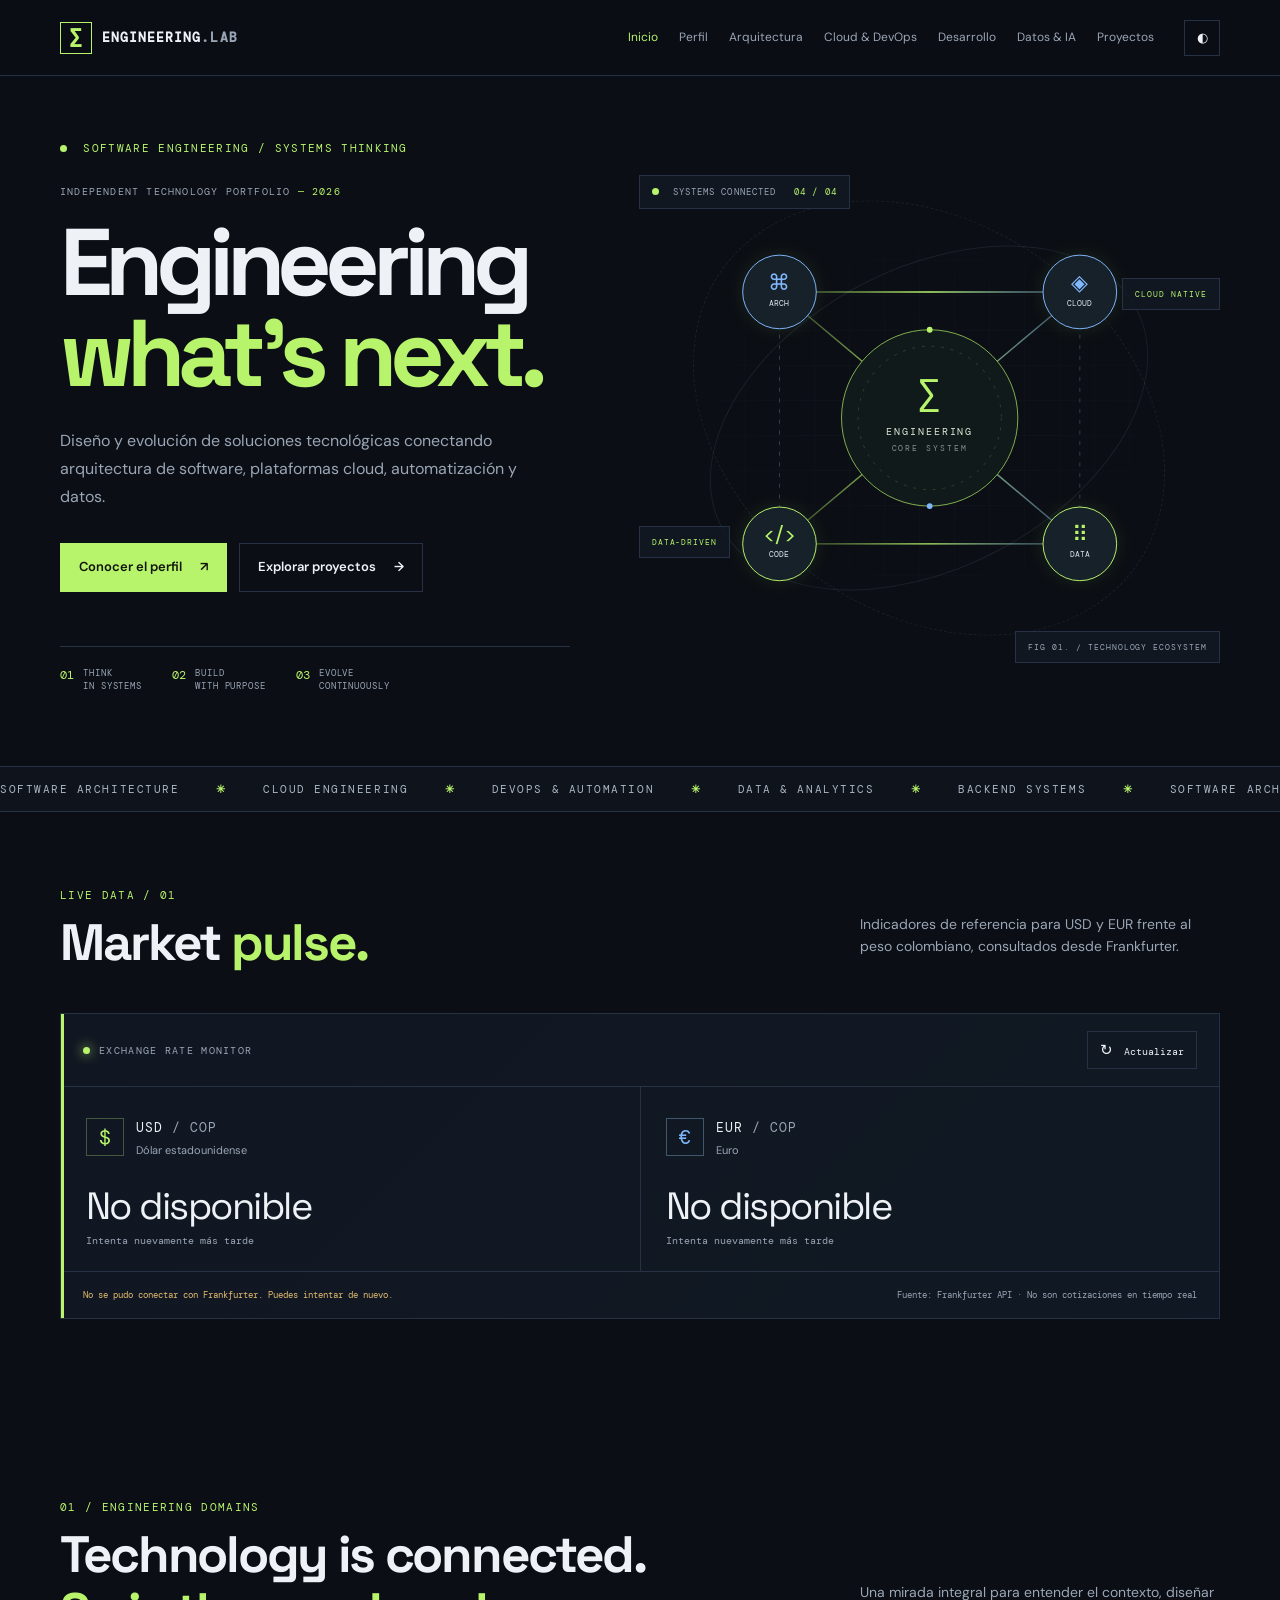
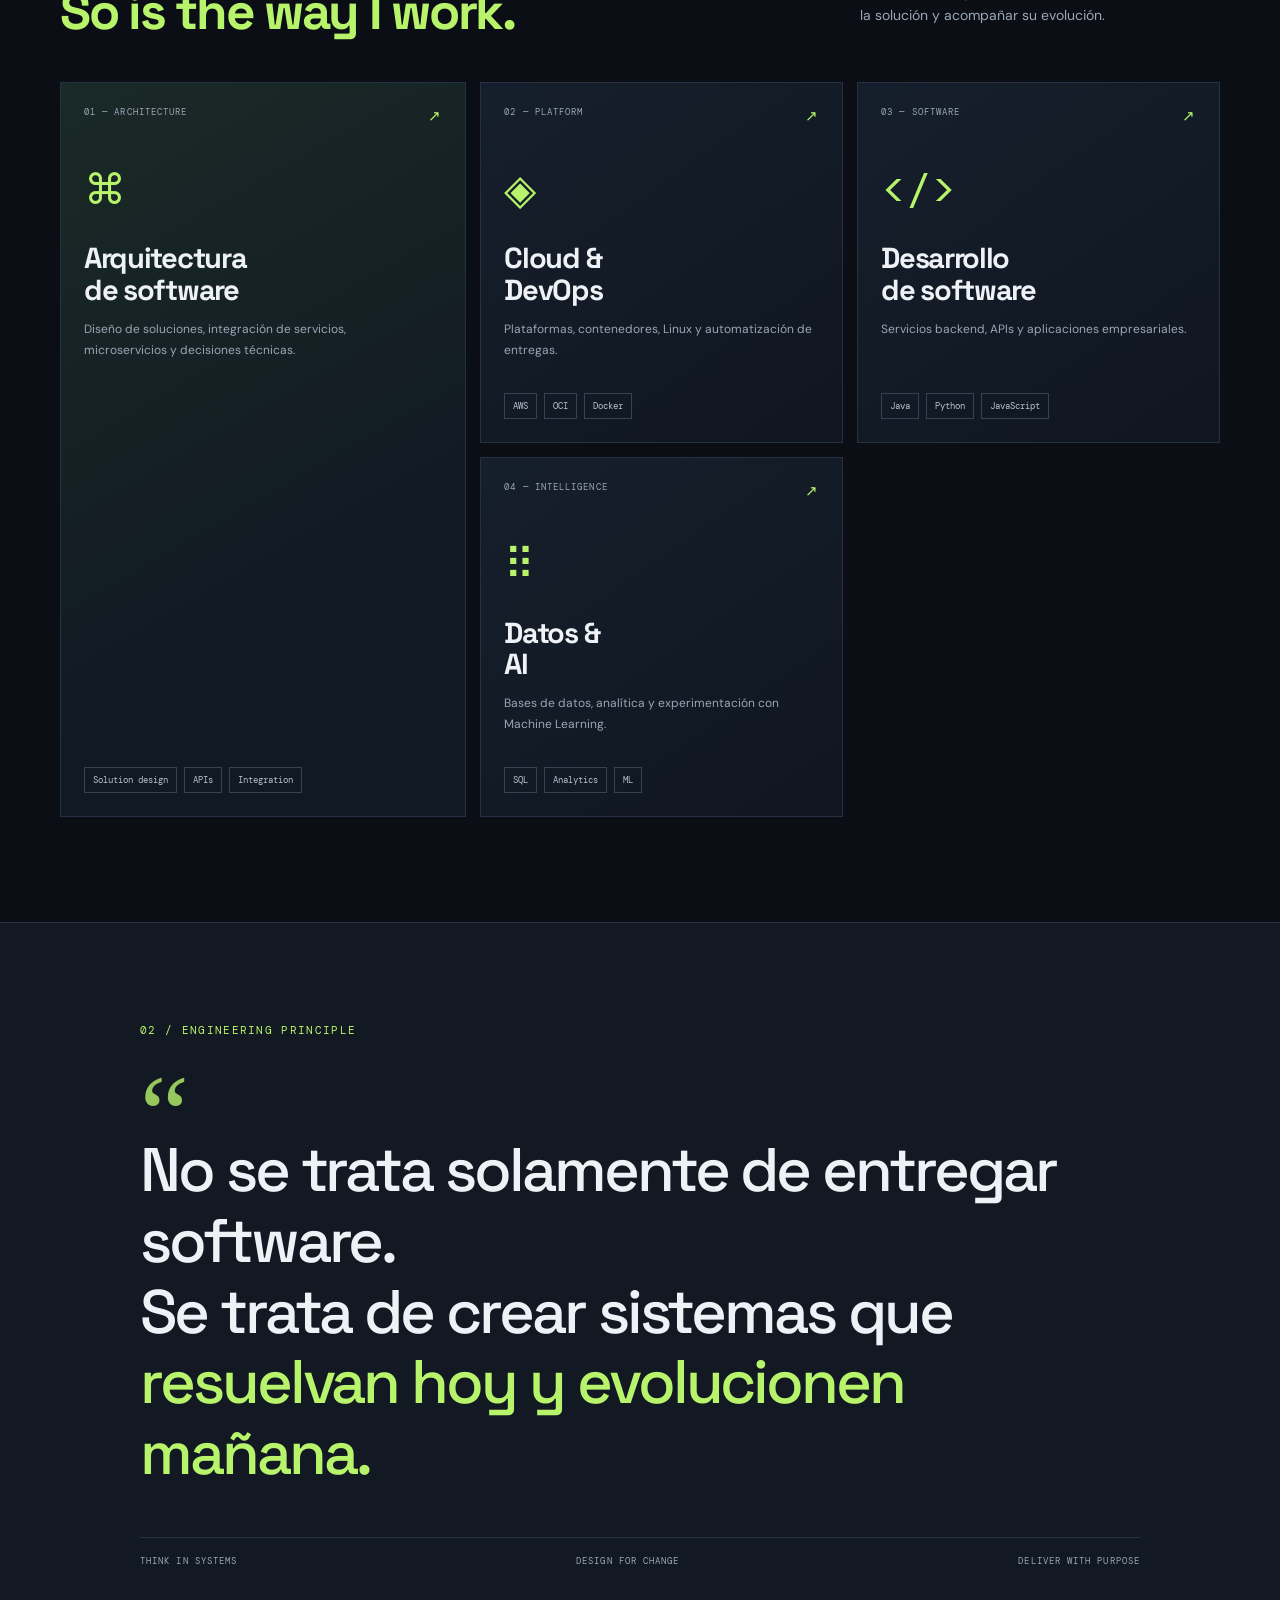
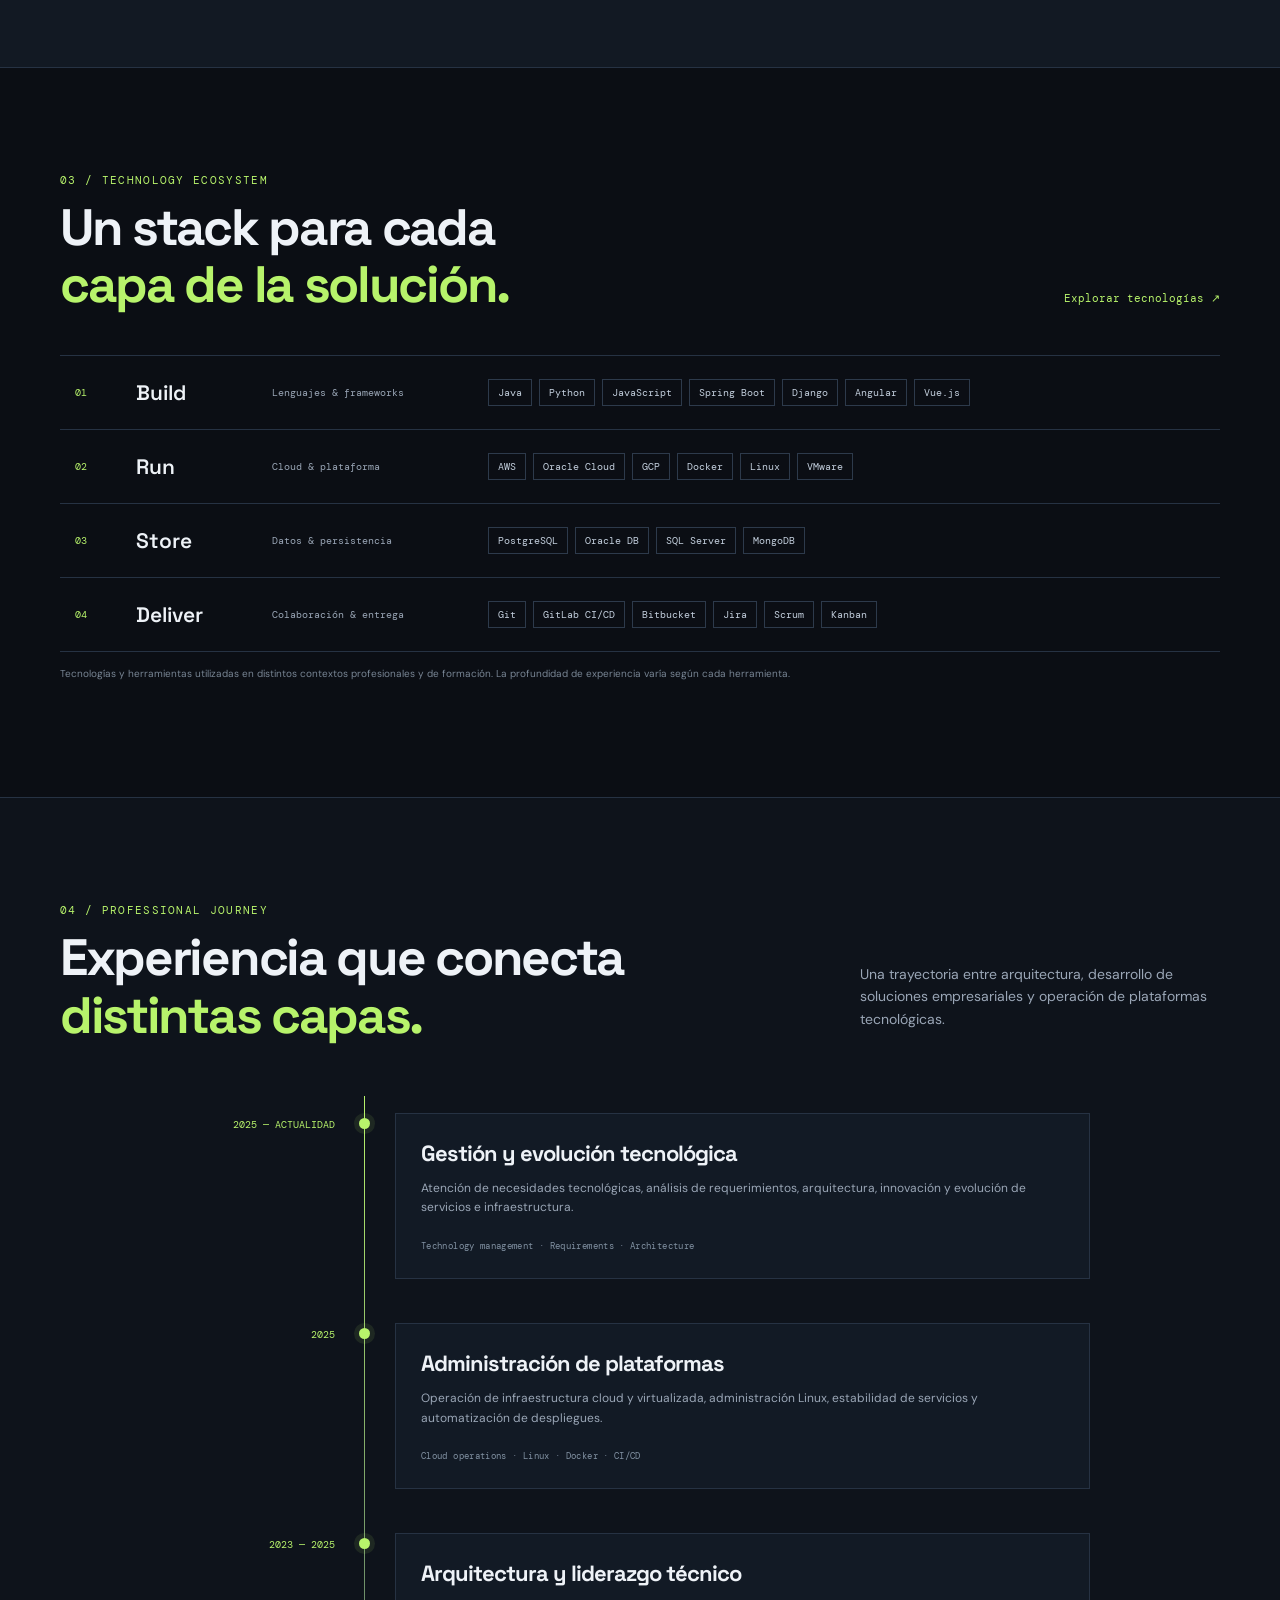
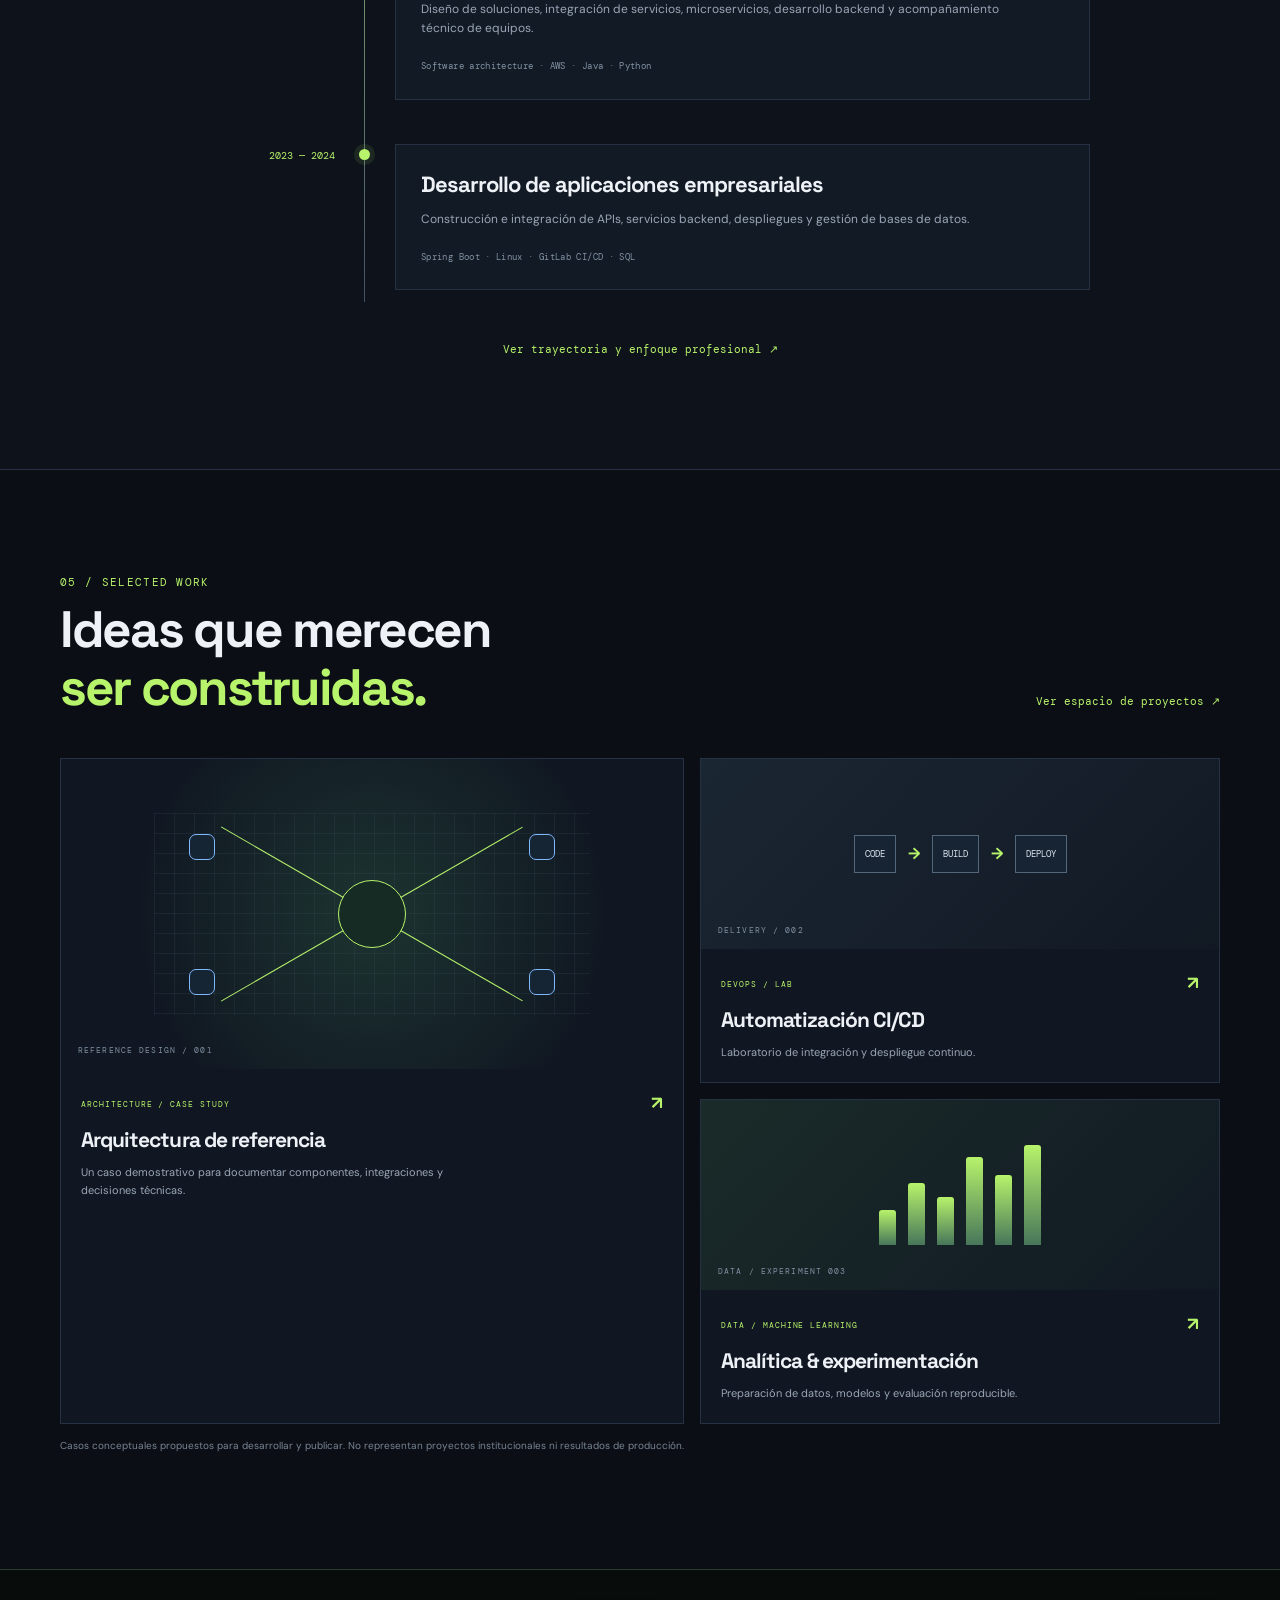
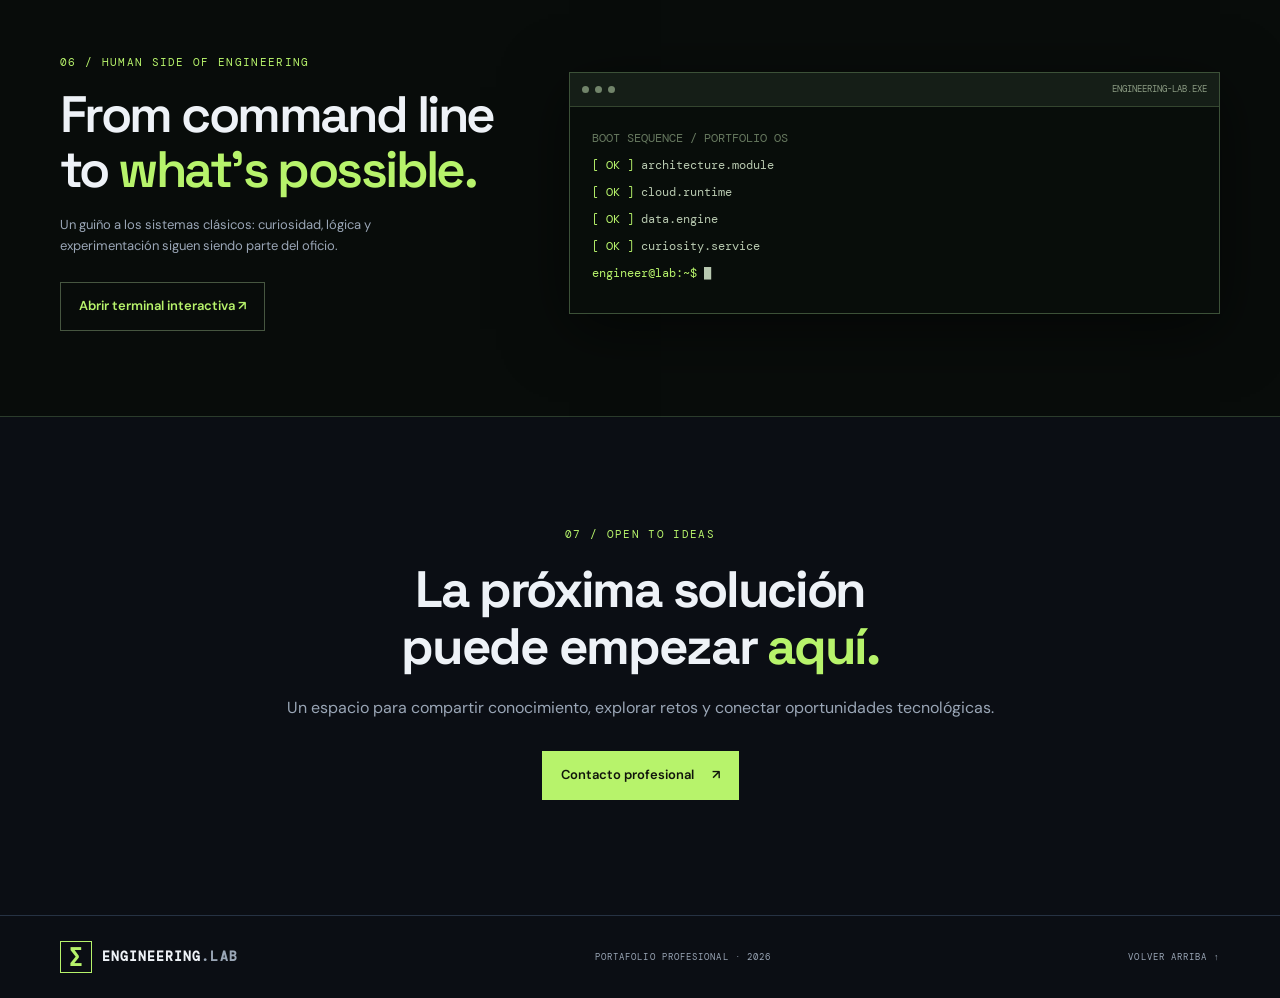
==== index.html @ 5aef25e2 "nueva integracion" ====
<!doctype html>
<html lang="es">
<head>
  <meta charset="utf-8"><meta name="viewport" content="width=device-width, initial-scale=1">
  <meta name="description" content="Portafolio profesional de ingeniería de software, arquitectura, cloud, DevOps y datos.">
  <meta name="theme-color" content="#0b0e14">
  <title>Ingeniería en evolución — Portafolio</title>
  <link rel="icon" href="assets/favicon.svg" type="image/svg+xml">
  <link rel="stylesheet" href="assets/css/styles.css">
  <script defer src="assets/js/main.js"></script>
  <script defer src="assets/js/services/frankfurter.js"></script>
</head>
<body>
<header class="site-header">
  <a class="brand" href="index.html" aria-label="Inicio"><span class="brand-mark">∑</span><span>ENGINEERING<span class="brand-muted">.LAB</span></span></a>
  <button class="menu-toggle" aria-label="Abrir menú" aria-expanded="false">☰</button>
  <nav class="nav">
    <a class="active" href="index.html">Inicio</a><a href="pages/perfil.html">Perfil</a>
    <a href="pages/arquitectura.html">Arquitectura</a><a href="pages/cloud-devops.html">Cloud & DevOps</a>
    <a href="pages/desarrollo.html">Desarrollo</a><a href="pages/datos-ia.html">Datos & IA</a>
    <a href="pages/proyectos.html">Proyectos</a>
  </nav>
  <button class="theme-toggle" aria-label="Cambiar tema" title="Cambiar tema">◐</button>
</header>
<main>
  <section class="hero-v2 container">
    <div class="hero-v2-copy">
      <div class="eyebrow"><span class="pulse"></span> SOFTWARE ENGINEERING / SYSTEMS THINKING</div>
      <p class="hero-kicker">INDEPENDENT TECHNOLOGY PORTFOLIO <span>— 2026</span></p>
      <h1>Engineering<br><em>what’s next.</em></h1>
      <p class="hero-lead">Diseño y evolución de soluciones tecnológicas conectando arquitectura de software, plataformas cloud, automatización y datos.</p>
      <div class="hero-actions">
        <a class="button button-primary" href="pages/perfil.html">Conocer el perfil <span>↗</span></a>
        <a class="button button-quiet" href="pages/proyectos.html">Explorar proyectos <span>→</span></a>
      </div>
      <div class="hero-proof">
        <div><strong>01</strong><span>THINK<br>IN SYSTEMS</span></div>
        <div><strong>02</strong><span>BUILD<br>WITH PURPOSE</span></div>
        <div><strong>03</strong><span>EVOLVE<br>CONTINUOUSLY</span></div>
      </div>
    </div>
    <div class="hero-v2-art" aria-label="Diagrama de ecosistema tecnológico">
      <div class="art-grid"></div>
      <div class="architecture-orbit orbit-a"></div><div class="architecture-orbit orbit-b"></div>
      <svg class="architecture-lines" viewBox="0 0 600 520" role="img" aria-label="Conexiones entre arquitectura, cloud, desarrollo y datos">
        <defs><linearGradient id="lineGlow" x1="0" x2="1"><stop offset="0" stop-color="#b7f36b" stop-opacity=".15"/><stop offset=".5" stop-color="#b7f36b"/><stop offset="1" stop-color="#80b8ff" stop-opacity=".3"/></linearGradient></defs>
        <path d="M300 260 L145 130 M300 260 L455 130 M300 260 L145 390 M300 260 L455 390 M145 130 L455 130 M145 390 L455 390" stroke="url(#lineGlow)" stroke-width="1.5" fill="none"/>
        <path d="M145 130 L145 390 M455 130 L455 390" stroke="#52677c" stroke-opacity=".55" stroke-dasharray="4 7" fill="none"/>
        <circle cx="300" cy="260" r="91" fill="#101a1a" stroke="#b7f36b" stroke-opacity=".7"/>
        <circle cx="300" cy="260" r="74" fill="none" stroke="#b7f36b" stroke-opacity=".18" stroke-dasharray="3 7"/>
        <text x="300" y="250" text-anchor="middle" fill="#b7f36b" font-size="42" font-family="DM Mono">∑</text>
        <text x="300" y="278" text-anchor="middle" fill="#dce8d5" font-size="10" letter-spacing="2" font-family="DM Mono">ENGINEERING</text>
        <text x="300" y="294" text-anchor="middle" fill="#82918a" font-size="8" letter-spacing="2" font-family="DM Mono">CORE SYSTEM</text>
        <g class="diagram-node" transform="translate(145 130)"><circle r="38" fill="#17212a" stroke="#80b8ff"/><text y="-2" text-anchor="middle" fill="#80b8ff" font-size="23">⌘</text><text y="14" text-anchor="middle" fill="#dce4ed" font-size="8" font-family="DM Mono">ARCH</text></g>
        <g class="diagram-node" transform="translate(455 130)"><circle r="38" fill="#17212a" stroke="#80b8ff"/><text y="-2" text-anchor="middle" fill="#80b8ff" font-size="23">◈</text><text y="14" text-anchor="middle" fill="#dce4ed" font-size="8" font-family="DM Mono">CLOUD</text></g>
        <g class="diagram-node" transform="translate(145 390)"><circle r="38" fill="#17212a" stroke="#b7f36b"/><text y="-2" text-anchor="middle" fill="#b7f36b" font-size="23">&lt;/&gt;</text><text y="14" text-anchor="middle" fill="#dce4ed" font-size="8" font-family="DM Mono">CODE</text></g>
        <g class="diagram-node" transform="translate(455 390)"><circle r="38" fill="#17212a" stroke="#b7f36b"/><text y="-2" text-anchor="middle" fill="#b7f36b" font-size="23">⠿</text><text y="14" text-anchor="middle" fill="#dce4ed" font-size="8" font-family="DM Mono">DATA</text></g>
        <circle cx="300" cy="169" r="3" fill="#b7f36b"/><circle cx="300" cy="351" r="3" fill="#80b8ff"/>
      </svg>
      <div class="art-label art-label-top"><span class="pulse"></span> SYSTEMS CONNECTED <b>04 / 04</b></div>
      <div class="art-label art-label-bottom">FIG 01. / TECHNOLOGY ECOSYSTEM</div>
      <div class="art-chip chip-one">CLOUD NATIVE</div><div class="art-chip chip-two">DATA-DRIVEN</div>
    </div>
  </section>

  <section class="ticker"><div class="ticker-track">SOFTWARE ARCHITECTURE <b>✳</b> CLOUD ENGINEERING <b>✳</b> DEVOPS & AUTOMATION <b>✳</b> DATA & ANALYTICS <b>✳</b> BACKEND SYSTEMS <b>✳</b> SOFTWARE ARCHITECTURE <b>✳</b></div></section>
  <section class="live-market section container" aria-labelledby="market-title">
    <div class="section-heading">
      <div><p class="eyebrow">LIVE DATA / 01</p><h2 id="market-title">Market <em>pulse.</em></h2></div>
      <p class="section-intro">Indicadores de referencia para USD y EUR frente al peso colombiano, consultados desde Frankfurter.</p>
    </div>
    <div class="market-panel" data-market-widget>
      <div class="market-panel-head">
        <div><span class="market-live-dot"></span><span class="market-label">EXCHANGE RATE MONITOR</span></div>
        <button class="market-refresh" type="button" data-market-refresh><span aria-hidden="true">↻</span> Actualizar</button>
      </div>
      <div class="market-rates">
        <article class="market-rate" data-currency="USD">
          <div class="market-currency"><span class="currency-symbol">$</span><div><strong>USD <span> / COP</span></strong><small>Dólar estadounidense</small></div></div>
          <div class="market-value" data-rate-value>Consultando…</div>
          <div class="market-date" data-rate-date>Conectando con Frankfurter</div>
        </article>
        <article class="market-rate" data-currency="EUR">
          <div class="market-currency"><span class="currency-symbol euro">€</span><div><strong>EUR <span> / COP</span></strong><small>Euro</small></div></div>
          <div class="market-value" data-rate-value>Consultando…</div>
          <div class="market-date" data-rate-date>Conectando con Frankfurter</div>
        </article>
      </div>
      <div class="market-panel-foot"><span data-market-status role="status" aria-live="polite">Consultando tipos de referencia…</span><span>Fuente: Frankfurter API · No son cotizaciones en tiempo real</span></div>
    </div>
  </section>

  <section class="section container">
    <div class="section-heading"><div><p class="eyebrow">01 / ENGINEERING DOMAINS</p><h2>Technology is connected.<br><em>So is the way I work.</em></h2></div><p class="section-intro">Una mirada integral para entender el contexto, diseñar la solución y acompañar su evolución.</p></div>
    <div class="domain-grid">
      <a class="domain-card domain-wide" href="pages/arquitectura.html"><div class="domain-top"><span>01 — ARCHITECTURE</span><span>↗</span></div><div class="domain-glyph">⌘</div><h3>Arquitectura<br>de software</h3><p>Diseño de soluciones, integración de servicios, microservicios y decisiones técnicas.</p><div class="domain-tags"><span>Solution design</span><span>APIs</span><span>Integration</span></div></a>
      <a class="domain-card" href="pages/cloud-devops.html"><div class="domain-top"><span>02 — PLATFORM</span><span>↗</span></div><div class="domain-glyph">◈</div><h3>Cloud &<br>DevOps</h3><p>Plataformas, contenedores, Linux y automatización de entregas.</p><div class="domain-tags"><span>AWS</span><span>OCI</span><span>Docker</span></div></a>
      <a class="domain-card" href="pages/desarrollo.html"><div class="domain-top"><span>03 — SOFTWARE</span><span>↗</span></div><div class="domain-glyph">&lt;/&gt;</div><h3>Desarrollo<br>de software</h3><p>Servicios backend, APIs y aplicaciones empresariales.</p><div class="domain-tags"><span>Java</span><span>Python</span><span>JavaScript</span></div></a>
      <a class="domain-card" href="pages/datos-ia.html"><div class="domain-top"><span>04 — INTELLIGENCE</span><span>↗</span></div><div class="domain-glyph">⠿</div><h3>Datos &<br>AI</h3><p>Bases de datos, analítica y experimentación con Machine Learning.</p><div class="domain-tags"><span>SQL</span><span>Analytics</span><span>ML</span></div></a>
    </div>
  </section>

  <section class="statement-v2"><div class="container statement-v2-inner"><p class="eyebrow">02 / ENGINEERING PRINCIPLE</p><div class="statement-mark">“</div><h2>No se trata solamente de entregar software.<br>Se trata de crear sistemas que <em>resuelvan hoy y evolucionen mañana.</em></h2><div class="statement-foot"><span>THINK IN SYSTEMS</span><span>DESIGN FOR CHANGE</span><span>DELIVER WITH PURPOSE</span></div></div></section>

  <section class="section container">
    <div class="section-heading"><div><p class="eyebrow">03 / TECHNOLOGY ECOSYSTEM</p><h2>Un stack para cada<br><em>capa de la solución.</em></h2></div><a class="text-link" href="pages/tecnologias.html">Explorar tecnologías ↗</a></div>
    <div class="ecosystem">
      <div class="eco-row"><div class="eco-index">01</div><div class="eco-name">Build</div><div class="eco-desc">Lenguajes & frameworks</div><div class="eco-pills"><span>Java</span><span>Python</span><span>JavaScript</span><span>Spring Boot</span><span>Django</span><span>Angular</span><span>Vue.js</span></div></div>
      <div class="eco-row"><div class="eco-index">02</div><div class="eco-name">Run</div><div class="eco-desc">Cloud & plataforma</div><div class="eco-pills"><span>AWS</span><span>Oracle Cloud</span><span>GCP</span><span>Docker</span><span>Linux</span><span>VMware</span></div></div>
      <div class="eco-row"><div class="eco-index">03</div><div class="eco-name">Store</div><div class="eco-desc">Datos & persistencia</div><div class="eco-pills"><span>PostgreSQL</span><span>Oracle DB</span><span>SQL Server</span><span>MongoDB</span></div></div>
      <div class="eco-row"><div class="eco-index">04</div><div class="eco-name">Deliver</div><div class="eco-desc">Colaboración & entrega</div><div class="eco-pills"><span>Git</span><span>GitLab CI/CD</span><span>Bitbucket</span><span>Jira</span><span>Scrum</span><span>Kanban</span></div></div>
    </div>
    <p class="micro-note">Tecnologías y herramientas utilizadas en distintos contextos profesionales y de formación. La profundidad de experiencia varía según cada herramienta.</p>
  </section>

  <section class="section experience-section"><div class="container"><div class="section-heading"><div><p class="eyebrow">04 / PROFESSIONAL JOURNEY</p><h2>Experiencia que conecta<br><em>distintas capas.</em></h2></div><p class="section-intro">Una trayectoria entre arquitectura, desarrollo de soluciones empresariales y operación de plataformas tecnológicas.</p></div>
    <div class="journey">
      <div class="journey-line"></div>
      <article class="journey-item"><span class="journey-dot"></span><div class="journey-date">2025 — ACTUALIDAD</div><div class="journey-content"><h3>Gestión y evolución tecnológica</h3><p>Atención de necesidades tecnológicas, análisis de requerimientos, arquitectura, innovación y evolución de servicios e infraestructura.</p><span>Technology management · Requirements · Architecture</span></div></article>
      <article class="journey-item"><span class="journey-dot"></span><div class="journey-date">2025</div><div class="journey-content"><h3>Administración de plataformas</h3><p>Operación de infraestructura cloud y virtualizada, administración Linux, estabilidad de servicios y automatización de despliegues.</p><span>Cloud operations · Linux · Docker · CI/CD</span></div></article>
      <article class="journey-item"><span class="journey-dot"></span><div class="journey-date">2023 — 2025</div><div class="journey-content"><h3>Arquitectura y liderazgo técnico</h3><p>Diseño de soluciones, integración de servicios, microservicios, desarrollo backend y acompañamiento técnico de equipos.</p><span>Software architecture · AWS · Java · Python</span></div></article>
      <article class="journey-item"><span class="journey-dot"></span><div class="journey-date">2023 — 2024</div><div class="journey-content"><h3>Desarrollo de aplicaciones empresariales</h3><p>Construcción e integración de APIs, servicios backend, despliegues y gestión de bases de datos.</p><span>Spring Boot · Linux · GitLab CI/CD · SQL</span></div></article>
    </div>
    <a class="text-link journey-link" href="pages/experiencia.html">Ver trayectoria y enfoque profesional ↗</a>
  </div></section>

  <section class="section container">
    <div class="section-heading"><div><p class="eyebrow">05 / SELECTED WORK</p><h2>Ideas que merecen<br><em>ser construidas.</em></h2></div><a class="text-link" href="pages/proyectos.html">Ver espacio de proyectos ↗</a></div>
    <div class="project-grid">
      <a class="project-card project-main" href="pages/proyectos.html"><div class="project-visual visual-architecture"><div class="mini-architecture"><i></i><i></i><i></i><i></i><b></b></div><span>REFERENCE DESIGN / 001</span></div><div class="project-info"><div><span>ARCHITECTURE / CASE STUDY</span><h3>Arquitectura de referencia</h3><p>Un caso demostrativo para documentar componentes, integraciones y decisiones técnicas.</p></div><b>↗</b></div></a>
      <a class="project-card" href="pages/proyectos.html"><div class="project-visual visual-pipeline"><div class="pipeline-flow"><i>CODE</i><b>→</b><i>BUILD</i><b>→</b><i>DEPLOY</i></div><span>DELIVERY / 002</span></div><div class="project-info"><div><span>DEVOPS / LAB</span><h3>Automatización CI/CD</h3><p>Laboratorio de integración y despliegue continuo.</p></div><b>↗</b></div></a>
      <a class="project-card" href="pages/proyectos.html"><div class="project-visual visual-data"><div class="data-bars"><i></i><i></i><i></i><i></i><i></i><i></i></div><span>DATA / EXPERIMENT 003</span></div><div class="project-info"><div><span>DATA / MACHINE LEARNING</span><h3>Analítica & experimentación</h3><p>Preparación de datos, modelos y evaluación reproducible.</p></div><b>↗</b></div></a>
    </div>
    <p class="micro-note">Casos conceptuales propuestos para desarrollar y publicar. No representan proyectos institucionales ni resultados de producción.</p>
  </section>

  <section class="retro-v2"><div class="container retro-v2-inner"><div><p class="eyebrow">06 / HUMAN SIDE OF ENGINEERING</p><h2>From command line<br>to <em>what’s possible.</em></h2><p>Un guiño a los sistemas clásicos: curiosidad, lógica y experimentación siguen siendo parte del oficio.</p><a class="button button-outline" href="pages/lab.html">Abrir terminal interactiva ↗</a></div><div class="terminal terminal-v2"><div class="terminal-bar"><span></span><span></span><span></span><b>ENGINEERING-LAB.EXE</b></div><div class="terminal-body"><p class="terminal-dim">BOOT SEQUENCE / PORTFOLIO OS</p><p><span class="terminal-ok">[ OK ]</span> architecture.module</p><p><span class="terminal-ok">[ OK ]</span> cloud.runtime</p><p><span class="terminal-ok">[ OK ]</span> data.engine</p><p><span class="terminal-ok">[ OK ]</span> curiosity.service</p><p><span class="terminal-prompt">engineer@lab:~$</span> <span class="terminal-cursor">█</span></p></div></div></div></section>

  <section class="closing container"><p class="eyebrow">07 / OPEN TO IDEAS</p><h2>La próxima solución<br>puede empezar <em>aquí.</em></h2><p>Un espacio para compartir conocimiento, explorar retos y conectar oportunidades tecnológicas.</p><a class="button button-primary" href="pages/contacto.html">Contacto profesional <span>↗</span></a></section>
</main>
<footer class="footer"><div class="container footer-inner"><a class="brand" href="index.html"><span class="brand-mark">∑</span><span>ENGINEERING<span class="brand-muted">.LAB</span></span></a><span>PORTAFOLIO PROFESIONAL · 2026</span><a href="#top">VOLVER ARRIBA ↑</a></div></footer>
</body></html>
---- assets/css/styles.css ----
@import url('https://fonts.googleapis.com/css2?family=DM+Mono:wght@400;500&family=DM+Sans:wght@400;500;600;700&family=Space+Grotesk:wght@400;500;600;700&display=swap');
:root{--bg:#0b0e14;--panel:#111722;--panel2:#151e2b;--text:#eef2f7;--muted:#9aa6b6;--line:#263243;--accent:#b7f36b;--blue:#80b8ff;--mono:'DM Mono',monospace;--sans:'DM Sans',sans-serif;--display:'Space Grotesk',sans-serif}
*{box-sizing:border-box}html{scroll-behavior:smooth}body{margin:0;background:var(--bg);color:var(--text);font-family:var(--sans);line-height:1.6}a{color:inherit;text-decoration:none}.container{width:min(1160px,calc(100% - 48px));margin:auto}.site-header{height:76px;padding:0 max(24px,calc((100vw - 1160px)/2));display:flex;align-items:center;gap:30px;border-bottom:1px solid var(--line);position:sticky;top:0;background:rgba(11,14,20,.92);backdrop-filter:blur(16px);z-index:20}.brand{display:flex;align-items:center;gap:10px;font:600 13px var(--mono);letter-spacing:.08em;white-space:nowrap}.brand-mark{display:grid;place-items:center;width:32px;height:32px;border:1px solid var(--accent);color:var(--accent);font-size:22px}.brand-muted{color:var(--muted)}.nav{display:flex;align-items:center;justify-content:center;gap:21px;margin-left:auto}.nav a{font-size:12px;color:var(--muted);transition:.2s}.nav a:hover,.nav a.active{color:var(--accent)}.theme-toggle,.menu-toggle{background:none;color:var(--text);border:1px solid var(--line);width:36px;height:36px;cursor:pointer}.menu-toggle{display:none}.eyebrow,.hero-kicker,.hero-meta,.cap-index,.stack-label,.visual-caption,.statement-foot,.footer-inner>span,.footer-inner>a:last-child{font:11px var(--mono);letter-spacing:.12em;color:var(--muted)}.eyebrow{color:var(--accent)}.hero{min-height:660px;display:grid;grid-template-columns:1.1fr .9fr;align-items:center;gap:45px;padding-top:60px;padding-bottom:75px}.hero-kicker{margin:0 0 24px}.hero-kicker span{color:var(--accent)}h1,h2,h3,p{margin-top:0}h1,h2,h3{font-family:var(--display);letter-spacing:-.045em}h1{font-size:clamp(48px,6vw,78px);line-height:1.04;margin-bottom:25px}h1 em,h2 em{font-style:normal;color:var(--accent)}.hero-lead{font-size:17px;line-height:1.75;color:var(--muted);max-width:590px}.hero-actions{display:flex;gap:12px;margin:32px 0 54px}.button{display:inline-flex;align-items:center;gap:18px;padding:13px 18px;font-size:13px;font-weight:600;border:1px solid var(--line);transition:.2s}.button-primary{background:var(--accent);color:#10150b;border-color:var(--accent)}.button-primary:hover{background:#d0ff94;transform:translateY(-2px)}.button-quiet:hover,.button-outline:hover{border-color:var(--accent);color:var(--accent)}.hero-meta{display:flex;gap:25px;font-size:9px}.hero-visual{height:440px;position:relative;display:grid;place-items:center}.orbit{position:absolute;border:1px solid #273547;border-radius:50%;transform:rotate(-25deg)}.orbit-one{width:360px;height:270px}.orbit-two{width:460px;height:350px;transform:rotate(35deg);border-style:dashed;opacity:.7}.core{width:190px;height:190px;border-radius:50%;background:radial-gradient(circle at 35% 30%,#263e38,#111a24 70%);border:1px solid #526a53;box-shadow:0 0 80px #b7f36b18, inset 0 0 40px #b7f36b14;display:flex;flex-direction:column;align-items:center;justify-content:center;gap:8px;z-index:1}.core-symbol{font-size:55px;color:var(--accent)}.core-label{font:9px/1.5 var(--mono);letter-spacing:.2em;text-align:center;color:var(--muted)}.float-card{position:absolute;background:#111923;border:1px solid var(--line);padding:13px 15px;font:10px var(--mono);color:var(--muted);z-index:2}.float-card strong{color:var(--accent);margin-left:8px}.card-top{top:42px;right:0}.card-bottom{bottom:45px;left:0;line-height:2}.mini-dot,.pulse{display:inline-block;width:7px;height:7px;background:var(--accent);border-radius:50%;margin-right:8px}.code-line{color:#5d6a7c}.code-accent{color:var(--accent)}.visual-caption{position:absolute;bottom:0;right:0;font-size:9px}.ticker{overflow:hidden;border-block:1px solid var(--line);background:#0e131c;padding:15px 0;white-space:nowrap}.ticker-track{font:11px var(--mono);letter-spacing:.14em;color:#aab5c3;min-width:max-content;animation:scroll 35s linear infinite}.ticker b{color:var(--accent);padding:0 28px}@keyframes scroll{to{transform:translateX(-35%)}}.section{padding-top:105px;padding-bottom:105px}.section-heading{display:flex;justify-content:space-between;align-items:end;gap:40px;margin-bottom:42px}.section-heading h2,.statement h2,.closing h2,.retro-layout h2{font-size:clamp(36px,4vw,54px);line-height:1.12;margin:12px 0 0}.section-intro{max-width:360px;color:var(--muted);font-size:14px}.capability-grid{display:grid;grid-template-columns:repeat(4,1fr);gap:14px}.cap-card{min-height:315px;background:var(--panel);border:1px solid var(--line);padding:23px;display:flex;flex-direction:column;transition:.25s;position:relative;overflow:hidden}.cap-card:hover{transform:translateY(-5px);border-color:#7d9d59;background:#141d28}.cap-featured{background:linear-gradient(145deg,#1b2a27,#121923 75%)}.cap-index{font-size:9px}.cap-icon{font-size:34px;color:var(--accent);margin:28px 0 18px}.cap-card h3{font-size:25px;line-height:1.12;margin-bottom:14px}.cap-card p{font-size:12px;color:var(--muted);line-height:1.7}.card-link{font:10px var(--mono);color:var(--accent);margin-top:auto}.statement{background:#121923;border-block:1px solid var(--line);padding:90px 0}.statement-inner{max-width:920px}.statement h2{font-size:clamp(34px,4.8vw,62px);margin:22px 0 48px}.statement-foot{display:flex;justify-content:space-between;border-top:1px solid var(--line);padding-top:17px;font-size:9px}.text-link{font:11px var(--mono);color:var(--accent);padding-bottom:8px}.stack-panel{border:1px solid var(--line);background:var(--panel)}.stack-group{padding:25px 28px;border-bottom:1px solid var(--line)}.stack-group:last-child{border:0}.stack-label{display:block;margin-bottom:18px;font-size:9px}.tags{display:flex;flex-wrap:wrap;gap:9px}.tags span{padding:8px 12px;border:1px solid #2a3748;color:#c6d0dd;font:11px var(--mono)}.retro-section{background:#080b0f;border-block:1px solid #243027;padding:85px 0}.retro-layout{display:grid;grid-template-columns:.8fr 1.2fr;align-items:center;gap:70px}.retro-layout h2{margin:15px 0 20px}.retro-layout>div:first-child>p:not(.eyebrow){color:var(--muted);font-size:14px;max-width:360px;margin-bottom:28px}.button-outline{border-color:#465640;color:var(--accent)}.terminal{border:1px solid #3c5138;background:#080d0a;box-shadow:0 15px 60px #0008;font:12px var(--mono);color:#b8c9b0}.terminal-bar{height:34px;background:#151e17;border-bottom:1px solid #34452f;display:flex;align-items:center;gap:6px;padding:0 12px}.terminal-bar>span{width:7px;height:7px;border-radius:50%;background:#71846a}.terminal-bar b{font-size:9px;font-weight:400;color:#8b9b83;margin-left:auto}.terminal-body{padding:22px;line-height:1.5}.terminal-body p{margin:0 0 9px}.terminal-dim,.terminal-hint{color:#66785f}.terminal-ok{color:#b7f36b}.terminal-prompt{color:#b7f36b}.terminal-cursor{animation:blink 1s steps(2) infinite}@keyframes blink{50%{opacity:0}}.closing{text-align:center;padding-top:110px;padding-bottom:115px}.closing h2{margin:20px 0}.closing>p:not(.eyebrow){color:var(--muted);margin:20px auto 30px}.footer{border-top:1px solid var(--line);padding:25px 0}.footer-inner{display:flex;justify-content:space-between;align-items:center}.footer-inner>span,.footer-inner>a:last-child{font-size:9px}.page-hero{padding:100px 0 70px;border-bottom:1px solid var(--line)}.page-hero h1{font-size:clamp(42px,6vw,68px);max-width:850px}.page-hero p.lead{max-width:720px;color:var(--muted);font-size:17px}.breadcrumbs{font:10px var(--mono);color:var(--muted);margin-bottom:30px}.breadcrumbs a{color:var(--accent)}.content-grid{display:grid;grid-template-columns:repeat(2,1fr);gap:16px;padding:65px 0 100px}.info-card{padding:26px;background:var(--panel);border:1px solid var(--line)}.info-card h2{font-size:23px;margin:10px 0}.info-card p,.info-card li{font-size:13px;color:var(--muted)}.info-card ul{padding-left:18px}.number{font:11px var(--mono);color:var(--accent)}.page-bottom{padding:30px 0 90px;border-top:1px solid var(--line);display:flex;justify-content:space-between;align-items:center}.page-bottom p{color:var(--muted);font-size:13px;margin:0}.lab-shell{background:#080d0a;border:1px solid #3c5138;padding:25px;font:13px var(--mono);color:#b7d1a9;margin:60px 0}.lab-output{min-height:160px;white-space:pre-wrap;color:#b7f36b}.lab-form{display:flex;gap:10px}.lab-form input{flex:1;background:#101a12;border:1px solid #43573b;color:#d9f3cf;padding:12px;font:12px var(--mono);min-width:0}.lab-form button{background:#b7f36b;border:0;padding:0 18px;font-weight:700;cursor:pointer}.light-mode{--bg:#f3f5f6;--panel:#fff;--panel2:#edf1f3;--text:#111820;--muted:#5f6d79;--line:#d6dde2}.light-mode .site-header{background:rgba(243,245,246,.93)}.light-mode .ticker,.light-mode .retro-section{background:#e9eef0}.light-mode .terminal{background:#101710}.light-mode .statement{background:#e9eef0}.light-mode .float-card{background:#fff}
@media(max-width:1000px){.nav{gap:12px}.nav a{font-size:11px}.capability-grid{grid-template-columns:repeat(2,1fr)}.hero{gap:20px}.hero-visual{transform:scale(.9)}}
@media(max-width:760px){.site-header{height:66px;gap:12px}.menu-toggle{display:block;margin-left:auto}.theme-toggle{flex-shrink:0}.nav{display:none;position:absolute;top:65px;left:0;right:0;background:#101620;border-bottom:1px solid var(--line);padding:18px 24px;align-items:stretch;flex-direction:column;gap:0}.nav.open{display:flex}.nav a{padding:12px 0;border-bottom:1px solid var(--line);font-size:13px}.hero{grid-template-columns:1fr;padding-top:70px;gap:5px}.hero-visual{height:350px;transform:scale(.85);margin:-5px -25px 0}.hero-meta{flex-direction:column;gap:8px}.section{padding-top:75px;padding-bottom:75px}.section-heading{display:block}.section-intro{margin-top:22px}.capability-grid{grid-template-columns:1fr 1fr}.cap-card{min-height:290px;padding:18px}.cap-card h3{font-size:22px}.retro-layout{grid-template-columns:1fr;gap:40px}.statement{padding:70px 0}.statement-foot{gap:12px;flex-wrap:wrap}.footer-inner{gap:18px;flex-wrap:wrap}.footer-inner>span{order:3;width:100%}.content-grid{grid-template-columns:1fr}.page-hero{padding:75px 0 50px}}
@media(max-width:430px){.container{width:calc(100% - 36px)}h1{font-size:46px}.hero-visual{transform:scale(.72);margin:-20px -55px}.capability-grid{grid-template-columns:1fr}.cap-card{min-height:250px}.hero-actions{flex-wrap:wrap}.section-heading h2,.statement h2,.closing h2,.retro-layout h2{font-size:36px}.stack-group{padding:20px}.footer-inner .brand{font-size:11px}}

.more-links{display:grid;grid-template-columns:repeat(2,1fr);border-top:1px solid var(--line);border-left:1px solid var(--line)}
.more-links a{display:flex;justify-content:space-between;gap:20px;padding:19px 22px;border-right:1px solid var(--line);border-bottom:1px solid var(--line);font-size:13px;color:#cbd5df;transition:.2s}
.more-links a span{color:var(--accent);font-family:var(--mono)}
.more-links a:hover{background:var(--panel);color:var(--accent)}
@media(max-width:600px){.more-links{grid-template-columns:1fr}}

/* LANDING V2 — editorial engineering system */
.hero-v2{min-height:690px;display:grid;grid-template-columns:1fr 1.05fr;align-items:center;gap:25px;padding-top:58px;padding-bottom:65px}
.hero-v2-copy{position:relative;z-index:2}.hero-v2 .hero-kicker{margin:30px 0 20px;font-size:10px}.hero-v2 .hero-kicker span{color:var(--accent)}
.hero-v2 h1{font-size:clamp(62px,7.4vw,100px);line-height:.96;letter-spacing:-.075em;margin-bottom:27px}
.hero-v2 .hero-lead{font-size:16px;max-width:500px}
.hero-proof{display:flex;gap:30px;margin-top:52px;padding-top:20px;border-top:1px solid var(--line);max-width:510px}
.hero-proof div{display:flex;align-items:flex-start;gap:9px}.hero-proof strong{font:12px var(--mono);color:var(--accent)}.hero-proof span{font:9px/1.5 var(--mono);letter-spacing:.1em;color:var(--muted)}
.hero-v2-art{height:530px;position:relative;display:grid;place-items:center;isolation:isolate}
.art-grid{position:absolute;inset:7% 0;background-image:linear-gradient(#24324455 1px,transparent 1px),linear-gradient(90deg,#24324455 1px,transparent 1px);background-size:35px 35px;mask-image:radial-gradient(ellipse,black 15%,transparent 73%);opacity:.5}
.architecture-orbit{position:absolute;border:1px solid #526b7d33;border-radius:50%;width:470px;height:300px;transform:rotate(-28deg)}
.orbit-b{width:510px;height:390px;transform:rotate(36deg);border-style:dashed}
.architecture-lines{width:min(100%,590px);height:auto;position:relative;z-index:1;overflow:visible}
.diagram-node{filter:drop-shadow(0 0 10px #b7f36b18)}
.art-label,.art-chip{position:absolute;z-index:2;font:9px var(--mono);letter-spacing:.12em;color:var(--muted);background:#111923d9;border:1px solid var(--line);padding:10px 12px}
.art-label b{color:var(--accent);font-weight:400;margin-left:12px}.art-label-top{top:22px;left:0}.art-label-bottom{bottom:20px;right:0;font-size:8px}.art-chip{font-size:8px;color:var(--accent)}.chip-one{top:125px;right:0}.chip-two{bottom:125px;left:0}
.domain-grid{display:grid;grid-template-columns:1.12fr 1fr 1fr;gap:14px}
.domain-card{min-height:330px;background:linear-gradient(145deg,#151f2b,#101620);border:1px solid var(--line);padding:23px;position:relative;overflow:hidden;transition:.25s;display:flex;flex-direction:column}
.domain-card:hover{border-color:#839f62;transform:translateY(-5px);background:linear-gradient(145deg,#1b2a27,#111923)}
.domain-wide{grid-row:span 2;min-height:674px;background:linear-gradient(150deg,#1a2a27,#111923 70%)}
.domain-top{display:flex;justify-content:space-between;color:var(--muted);font:9px var(--mono);letter-spacing:.12em}.domain-top span:last-child{color:var(--accent);font-size:15px}
.domain-glyph{font:42px var(--mono);color:var(--accent);margin:36px 0 25px}.domain-card h3{font-size:29px;line-height:1.08;margin-bottom:14px}.domain-card p{font-size:12px;color:var(--muted);max-width:310px;line-height:1.75}.domain-tags{display:flex;gap:7px;flex-wrap:wrap;margin-top:auto;padding-top:20px}.domain-tags span{font:9px var(--mono);color:#b7c3d0;border:1px solid #344253;padding:6px 8px}
.statement-v2{background:#121923;border-block:1px solid var(--line);padding:100px 0}
.statement-v2-inner{max-width:1000px;position:relative}.statement-mark{font:110px/1 Georgia;color:#b7f36b;opacity:.8;height:76px;margin-top:22px}
.statement-v2 h2{font:500 clamp(34px,4.8vw,62px)/1.15 var(--display);letter-spacing:-.05em;margin:0 0 48px}.statement-v2 h2 em{font-style:normal;color:var(--accent)}
.ecosystem{border-top:1px solid var(--line);border-bottom:1px solid var(--line)}
.eco-row{display:grid;grid-template-columns:45px 120px 200px 1fr;gap:16px;align-items:center;padding:23px 15px;border-bottom:1px solid var(--line)}.eco-row:last-child{border:0}
.eco-index{font:10px var(--mono);color:var(--accent)}.eco-name{font:600 21px var(--display)}.eco-desc{font:10px var(--mono);color:var(--muted)}
.eco-pills{display:flex;flex-wrap:wrap;gap:7px}.eco-pills span{border:1px solid #2d3a4b;padding:6px 9px;color:#c3cfdd;font:10px var(--mono)}
.micro-note{font-size:10px;color:#788594;margin-top:14px}
.experience-section{background:#0e131b;border-block:1px solid var(--line)}
.journey{position:relative;max-width:900px;margin:10px auto 25px;padding:5px 0}
.journey-line{position:absolute;left:174px;top:10px;bottom:15px;width:1px;background:linear-gradient(var(--accent),#42536a)}
.journey-item{display:grid;grid-template-columns:145px 1fr;gap:60px;position:relative;padding:22px 0}
.journey-date{text-align:right;font:10px var(--mono);color:var(--accent);padding-top:5px}
.journey-dot{position:absolute;left:169px;top:27px;width:11px;height:11px;border-radius:50%;background:var(--accent);box-shadow:0 0 0 5px #b7f36b18}
.journey-content{border:1px solid var(--line);background:#121a25;padding:22px 25px}
.journey-content h3{font-size:22px;margin:0 0 8px}.journey-content p{font-size:12px;color:var(--muted);margin-bottom:13px;max-width:620px}.journey-content>span{font:9px var(--mono);color:#8292a3;letter-spacing:.04em}
.journey-link{display:block;text-align:center;margin-top:25px}
.project-grid{display:grid;grid-template-columns:1.2fr 1fr;gap:16px}
.project-card{border:1px solid var(--line);background:var(--panel);transition:.25s;min-width:0}.project-card:hover{border-color:#8da66b;transform:translateY(-4px)}
.project-main{grid-row:span 2}.project-visual{height:190px;position:relative;display:grid;place-items:center;overflow:hidden;background:#111a25}
.project-main .project-visual{height:310px}.project-visual>span{position:absolute;left:17px;bottom:14px;font:8px var(--mono);letter-spacing:.14em;color:#8090a2}
.visual-architecture{background:radial-gradient(circle at center,#1d3430,#101722 68%)}
.mini-architecture{width:70%;height:65%;position:relative;background-image:linear-gradient(#40546933 1px,transparent 1px),linear-gradient(90deg,#40546933 1px,transparent 1px);background-size:20px 20px}
.mini-architecture:before,.mini-architecture:after{content:"";position:absolute;left:50%;top:50%;height:1px;width:80%;background:#b7f36b;transform:translate(-50%,-50%) rotate(30deg)}
.mini-architecture:after{transform:translate(-50%,-50%) rotate(-30deg)}
.mini-architecture i{position:absolute;width:26px;height:26px;border:1px solid #80b8ff;background:#162534;border-radius:7px;z-index:1}
.mini-architecture i:nth-child(1){left:8%;top:10%}.mini-architecture i:nth-child(2){right:8%;top:10%}.mini-architecture i:nth-child(3){left:8%;bottom:10%}.mini-architecture i:nth-child(4){right:8%;bottom:10%}
.mini-architecture b{position:absolute;left:50%;top:50%;width:68px;height:68px;border-radius:50%;border:1px solid var(--accent);background:#172b25;transform:translate(-50%,-50%);z-index:2}
.visual-pipeline{background:linear-gradient(135deg,#1b2633,#111923)}.pipeline-flow{display:flex;align-items:center;gap:12px}.pipeline-flow i{font:9px var(--mono);font-style:normal;border:1px solid #52677c;padding:12px 10px;color:#dce5ee;background:#172433}.pipeline-flow b{color:var(--accent)}
.visual-data{background:linear-gradient(135deg,#1a2b29,#111923)}.data-bars{height:100px;display:flex;align-items:end;gap:12px}.data-bars i{display:block;width:17px;background:linear-gradient(#b7f36b,#47765a);border-radius:3px 3px 0 0}.data-bars i:nth-child(1){height:35%}.data-bars i:nth-child(2){height:62%}.data-bars i:nth-child(3){height:48%}.data-bars i:nth-child(4){height:88%}.data-bars i:nth-child(5){height:70%}.data-bars i:nth-child(6){height:100%}
.project-info{display:flex;justify-content:space-between;gap:15px;padding:20px}.project-info>div>span{font:8px var(--mono);letter-spacing:.12em;color:var(--accent)}.project-info h3{font-size:21px;margin:8px 0}.project-info p{font-size:11px;color:var(--muted);margin:0;max-width:420px}.project-info>b{font-size:18px;color:var(--accent)}
.retro-v2{background:#080c0a;border-block:1px solid #2b3c2c;padding:85px 0}.retro-v2-inner{display:grid;grid-template-columns:.8fr 1.2fr;align-items:center;gap:75px}.retro-v2 h2{font:600 clamp(38px,4vw,54px)/1.08 var(--display);letter-spacing:-.05em;margin:18px 0}.retro-v2 h2 em{font-style:normal;color:var(--accent)}.retro-v2-inner>div:first-child>p:not(.eyebrow){font-size:13px;color:var(--muted);max-width:360px;margin-bottom:25px}.terminal-v2{width:100%}
@media(max-width:1000px){.hero-v2{grid-template-columns:1fr 1fr}.hero-v2-art{transform:scale(.9);margin:0 -25px}.domain-grid{grid-template-columns:1fr 1fr}.domain-wide{grid-row:span 1;min-height:330px}.eco-row{grid-template-columns:35px 90px 155px 1fr}.journey-line{left:144px}.journey-item{grid-template-columns:115px 1fr;gap:60px}.journey-dot{left:139px}}
@media(max-width:760px){.hero-v2{grid-template-columns:1fr;padding-top:72px;gap:0}.hero-v2 h1{font-size:clamp(60px,12vw,88px)}.hero-v2-art{height:440px;transform:scale(.86);margin:-5px -35px 0}.hero-proof{gap:18px;margin-top:40px}.domain-grid{grid-template-columns:1fr 1fr}.domain-card{min-height:310px}.domain-wide{min-height:310px}.eco-row{grid-template-columns:30px 85px 1fr;gap:10px}.eco-desc{display:none}.eco-pills{grid-column:2/4}.journey-line{left:8px}.journey-item{grid-template-columns:1fr;gap:10px;padding-left:32px}.journey-date{text-align:left}.journey-dot{left:3px;top:26px}.project-grid{grid-template-columns:1fr}.project-main{grid-row:auto}.project-main .project-visual{height:230px}.retro-v2-inner{grid-template-columns:1fr;gap:40px}.statement-v2{padding:75px 0}}
@media(max-width:480px){.hero-v2-art{transform:scale(.72);margin:-40px -65px;height:360px}.hero-v2 .hero-kicker{font-size:8px}.hero-proof{gap:12px}.hero-proof span{font-size:8px}.domain-grid{grid-template-columns:1fr}.domain-card,.domain-wide{min-height:280px}.domain-glyph{margin:25px 0 18px}.eco-row{padding:18px 8px}.eco-name{font-size:18px}.eco-pills span{font-size:9px;padding:5px 7px}.journey-content{padding:18px}.journey-content h3{font-size:20px}.project-info{padding:16px}.project-visual{height:170px}.statement-v2 h2{font-size:36px}.statement-v2 .statement-foot{font-size:8px}}

/* INTERIOR PAGES V3 */
.inner-hero{padding:86px 0 65px;border-bottom:1px solid var(--line);position:relative;overflow:hidden}
.inner-hero:after{content:"";position:absolute;width:420px;height:420px;border:1px solid #b7f36b18;border-radius:50%;right:-130px;top:-180px;box-shadow:0 0 0 35px #b7f36b08,0 0 0 75px #b7f36b05;pointer-events:none}
.inner-hero .container{position:relative;z-index:1}
.inner-hero h1{font-size:clamp(44px,6vw,76px);max-width:900px;margin:18px 0 22px}
.inner-hero .lead{font-size:16px;line-height:1.8;color:var(--muted);max-width:760px}
.inner-meta{display:flex;gap:10px;flex-wrap:wrap;margin-top:28px}
.inner-meta span{font:9px var(--mono);letter-spacing:.1em;color:#b9c5d2;border:1px solid var(--line);padding:8px 10px}
.inner-section{padding:72px 0}
.inner-section.alt{background:#0e141d;border-block:1px solid var(--line)}
.inner-section-head{display:flex;justify-content:space-between;align-items:end;gap:30px;margin-bottom:30px}
.inner-section-head h2{font-size:clamp(30px,4vw,45px);line-height:1.12;margin:10px 0 0}
.inner-section-head>p{max-width:370px;color:var(--muted);font-size:13px;margin:0}
.inner-cards{display:grid;grid-template-columns:repeat(2,1fr);gap:14px}
.inner-card{background:var(--panel);border:1px solid var(--line);padding:25px;position:relative}
.inner-card .number{font:10px var(--mono);color:var(--accent);letter-spacing:.1em}
.inner-card h3{font-size:22px;margin:14px 0 10px}
.inner-card p,.inner-card li{font-size:12px;color:var(--muted);line-height:1.8}
.inner-card ul{padding-left:17px;margin-bottom:0}
.inner-card .tag-row{display:flex;gap:7px;flex-wrap:wrap;margin-top:17px}
.inner-card .tag-row span{font:9px var(--mono);padding:6px 8px;border:1px solid #344253;color:#c2ceda}
.inner-callout{padding:25px 28px;border-left:2px solid var(--accent);background:linear-gradient(90deg,#b7f36b0c,transparent);margin-top:24px}
.inner-callout p{margin:0;color:#cbd5df;font-size:13px;line-height:1.8}
.inner-callout strong{color:var(--accent);font-weight:500}
.capability-list{display:grid;grid-template-columns:repeat(3,1fr);gap:12px}
.capability-item{border:1px solid var(--line);padding:20px;background:#111923}
.capability-item b{display:block;font:10px var(--mono);color:var(--accent);margin-bottom:12px}
.capability-item h3{font-size:18px;margin-bottom:8px}
.capability-item p{font-size:11px;color:var(--muted);margin:0;line-height:1.7}
.skill-cloud{display:flex;gap:9px;flex-wrap:wrap}
.skill-cloud span{font:11px var(--mono);padding:10px 13px;background:#141e29;border:1px solid #304052;color:#d5dee8}
.project-case{display:grid;grid-template-columns:1fr 1fr;border:1px solid var(--line);background:var(--panel);margin-bottom:16px}
.project-case-visual{min-height:260px;display:grid;place-items:center;background:radial-gradient(circle at 50% 45%,#20352e,#111923 70%);position:relative;overflow:hidden}
.project-case-visual:before{content:"";position:absolute;inset:0;background-image:linear-gradient(#607b7830 1px,transparent 1px),linear-gradient(90deg,#607b7830 1px,transparent 1px);background-size:25px 25px;mask-image:radial-gradient(ellipse,black,transparent 75%)}
.case-stack{position:relative;z-index:1;display:grid;grid-template-columns:repeat(2,95px);gap:12px}
.case-stack span{padding:15px 8px;text-align:center;border:1px solid #7d9c7d;background:#13231f;color:#cfe9c1;font:9px var(--mono)}
.project-case-copy{padding:27px}
.project-case-copy .number{font:9px var(--mono);color:var(--accent);letter-spacing:.12em}
.project-case-copy h3{font-size:25px;margin:12px 0}
.project-case-copy p{font-size:12px;color:var(--muted);line-height:1.8}
.project-case-copy ul{padding-left:17px;color:var(--muted);font-size:11px;line-height:1.9}
.project-case-copy .tag-row{display:flex;gap:7px;flex-wrap:wrap;margin-top:17px}
.project-case-copy .tag-row span{font:9px var(--mono);border:1px solid #344253;padding:6px 8px;color:#c2ceda}
.credential-grid{display:grid;grid-template-columns:repeat(2,1fr);gap:12px}
.credential{display:flex;gap:15px;align-items:flex-start;background:var(--panel);border:1px solid var(--line);padding:20px}
.credential-icon{width:38px;height:38px;flex:none;display:grid;place-items:center;border:1px solid #637b55;color:var(--accent);font:15px var(--mono)}
.credential h3{font-size:16px;margin:0 0 5px}.credential p{font-size:11px;color:var(--muted);margin:0;line-height:1.6}
.inner-footer-cta{padding:34px;background:#131d26;border:1px solid var(--line);display:flex;justify-content:space-between;align-items:center;gap:25px;margin:15px 0 75px}
.inner-footer-cta h3{font-size:24px;margin:0 0 5px}.inner-footer-cta p{font-size:12px;color:var(--muted);margin:0}
@media(max-width:760px){.inner-hero{padding:70px 0 50px}.inner-section{padding:55px 0}.inner-section-head{display:block}.inner-section-head>p{margin-top:18px}.inner-cards,.credential-grid{grid-template-columns:1fr}.capability-list{grid-template-columns:1fr 1fr}.project-case{grid-template-columns:1fr}.project-case-visual{min-height:210px}.inner-footer-cta{align-items:flex-start;flex-direction:column}}
@media(max-width:460px){.capability-list{grid-template-columns:1fr}.inner-card{padding:20px}.project-case-copy{padding:21px}.inner-footer-cta{padding:23px}}

/* LIVE DATA / FRANKFURTER */
.live-market{padding-top:76px;padding-bottom:76px}
.market-panel{border:1px solid var(--line);background:linear-gradient(135deg,var(--panel),#101923);position:relative;overflow:hidden}
.market-panel:before{content:"";position:absolute;inset:0 auto 0 0;width:3px;background:var(--accent)}
.market-panel-head,.market-panel-foot{display:flex;align-items:center;justify-content:space-between;gap:16px;padding:17px 22px}
.market-panel-head{border-bottom:1px solid var(--line)}
.market-panel-head>div{display:flex;align-items:center;gap:9px}
.market-live-dot{width:7px;height:7px;border-radius:50%;background:var(--accent);box-shadow:0 0 12px #b7f36b;animation:marketPulse 1.8s ease-in-out infinite}
.market-label{font:10px var(--mono);letter-spacing:.13em;color:var(--muted)}
.market-refresh{border:1px solid var(--line);background:transparent;color:var(--text);padding:8px 12px;font:10px var(--mono);cursor:pointer;transition:.2s}
.market-refresh:hover{border-color:var(--accent);color:var(--accent)}
.market-refresh:disabled{opacity:.5;cursor:wait}
.market-refresh span{font-size:15px;margin-right:5px;display:inline-block}
.market-rates{display:grid;grid-template-columns:repeat(2,1fr)}
.market-rate{padding:27px 25px 24px;min-width:0}
.market-rate+ .market-rate{border-left:1px solid var(--line)}
.market-currency{display:flex;align-items:center;gap:12px}
.currency-symbol{width:38px;height:38px;display:grid;place-items:center;border:1px solid #43583d;color:var(--accent);font:20px var(--mono)}
.currency-symbol.euro{color:var(--blue);border-color:#40566e}
.market-currency strong{font:13px var(--mono);letter-spacing:.08em}
.market-currency strong span{color:var(--muted);font-weight:400}
.market-currency small{display:block;color:var(--muted);font-size:11px;margin-top:2px}
.market-value{font:clamp(25px,3.2vw,38px) var(--display);letter-spacing:-.04em;margin:22px 0 4px;overflow-wrap:anywhere}
.market-date{font:10px var(--mono);color:var(--muted)}
.market-panel-foot{border-top:1px solid var(--line);font:9px var(--mono);color:var(--muted);flex-wrap:wrap}
.market-panel-foot [data-market-status]{color:var(--accent)}
.market-panel.is-loading .market-refresh span{animation:marketSpin .8s linear infinite}
.market-panel.is-stale .market-panel-foot [data-market-status]{color:#e5bd70}
@keyframes marketPulse{50%{opacity:.35;box-shadow:0 0 3px #b7f36b}}
@keyframes marketSpin{to{transform:rotate(360deg)}}
@media(max-width:600px){.live-market{padding-top:58px;padding-bottom:58px}.market-rates{grid-template-columns:1fr}.market-rate{padding:22px}.market-rate+.market-rate{border-left:0;border-top:1px solid var(--line)}.market-panel-head,.market-panel-foot{padding:14px 17px}.market-panel-foot{display:grid;gap:6px}}
@media(prefers-reduced-motion:reduce){.market-live-dot,.market-panel.is-loading .market-refresh span{animation:none}}
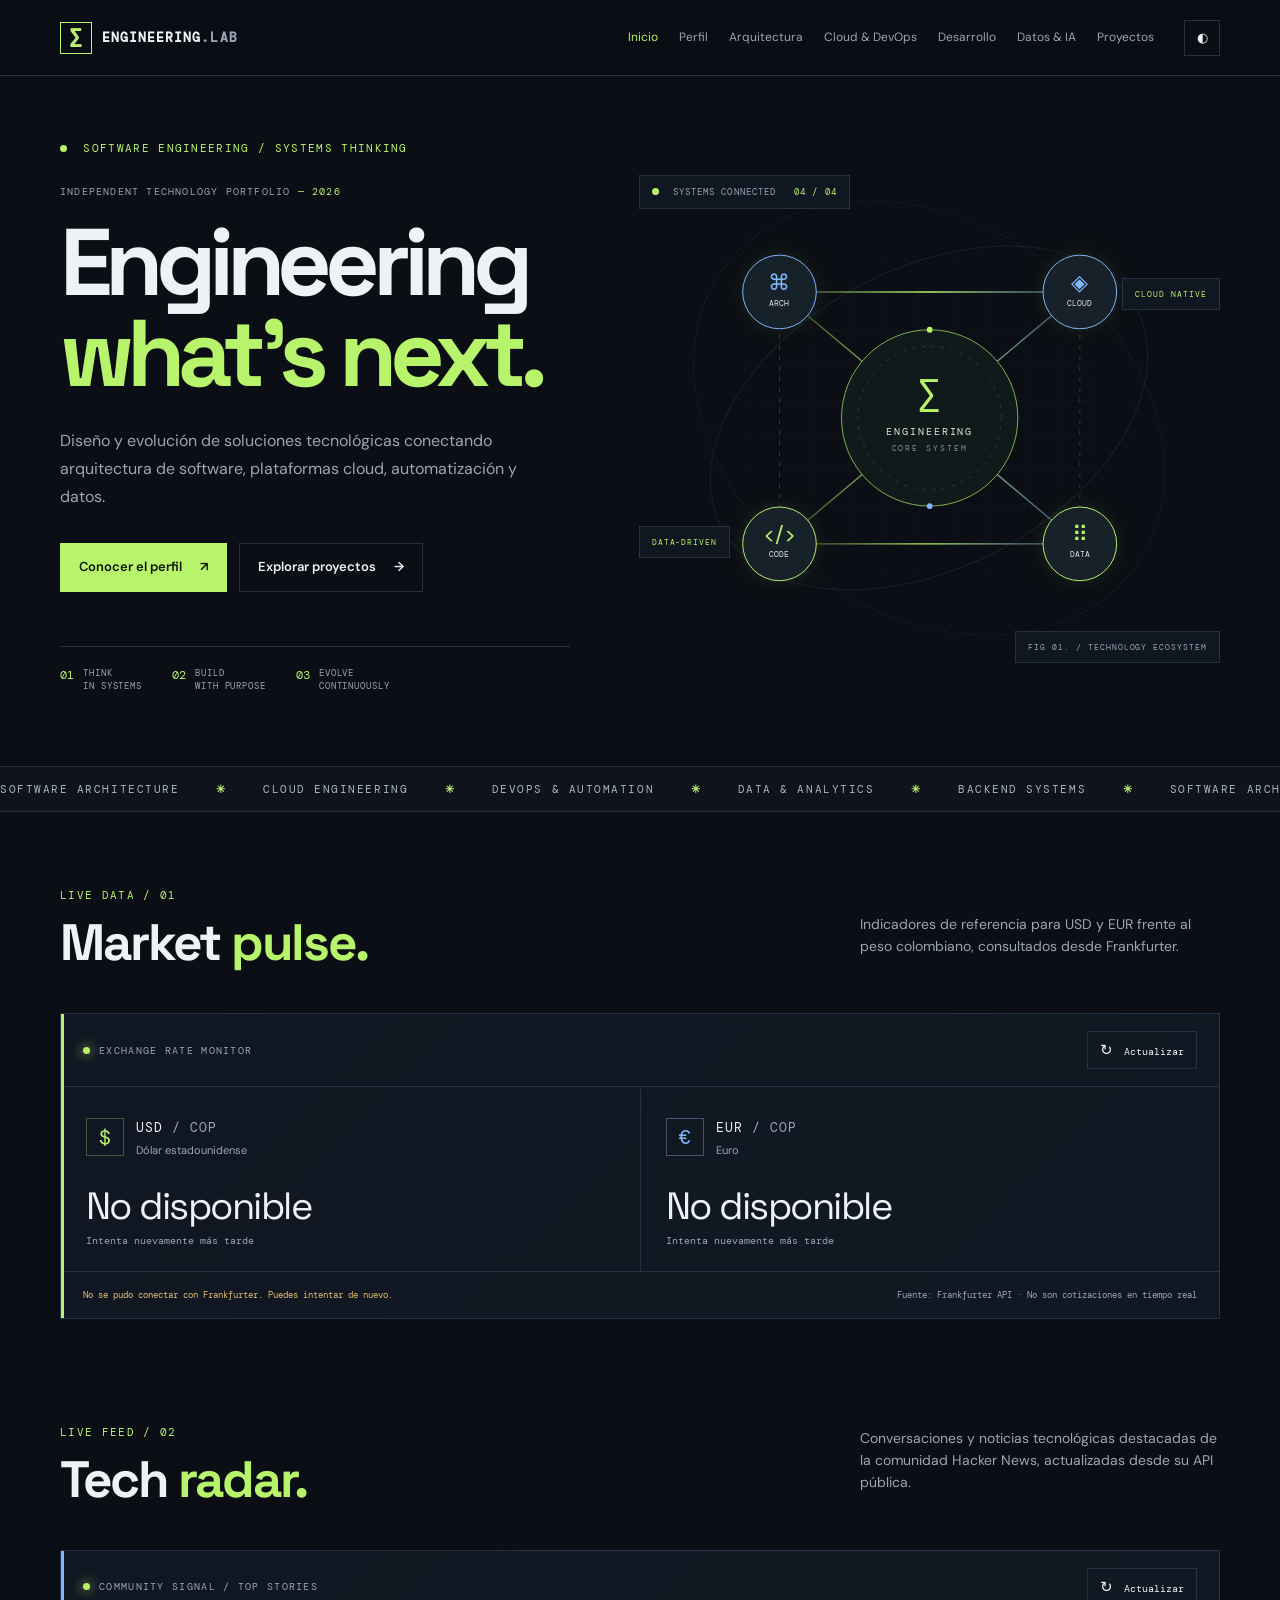
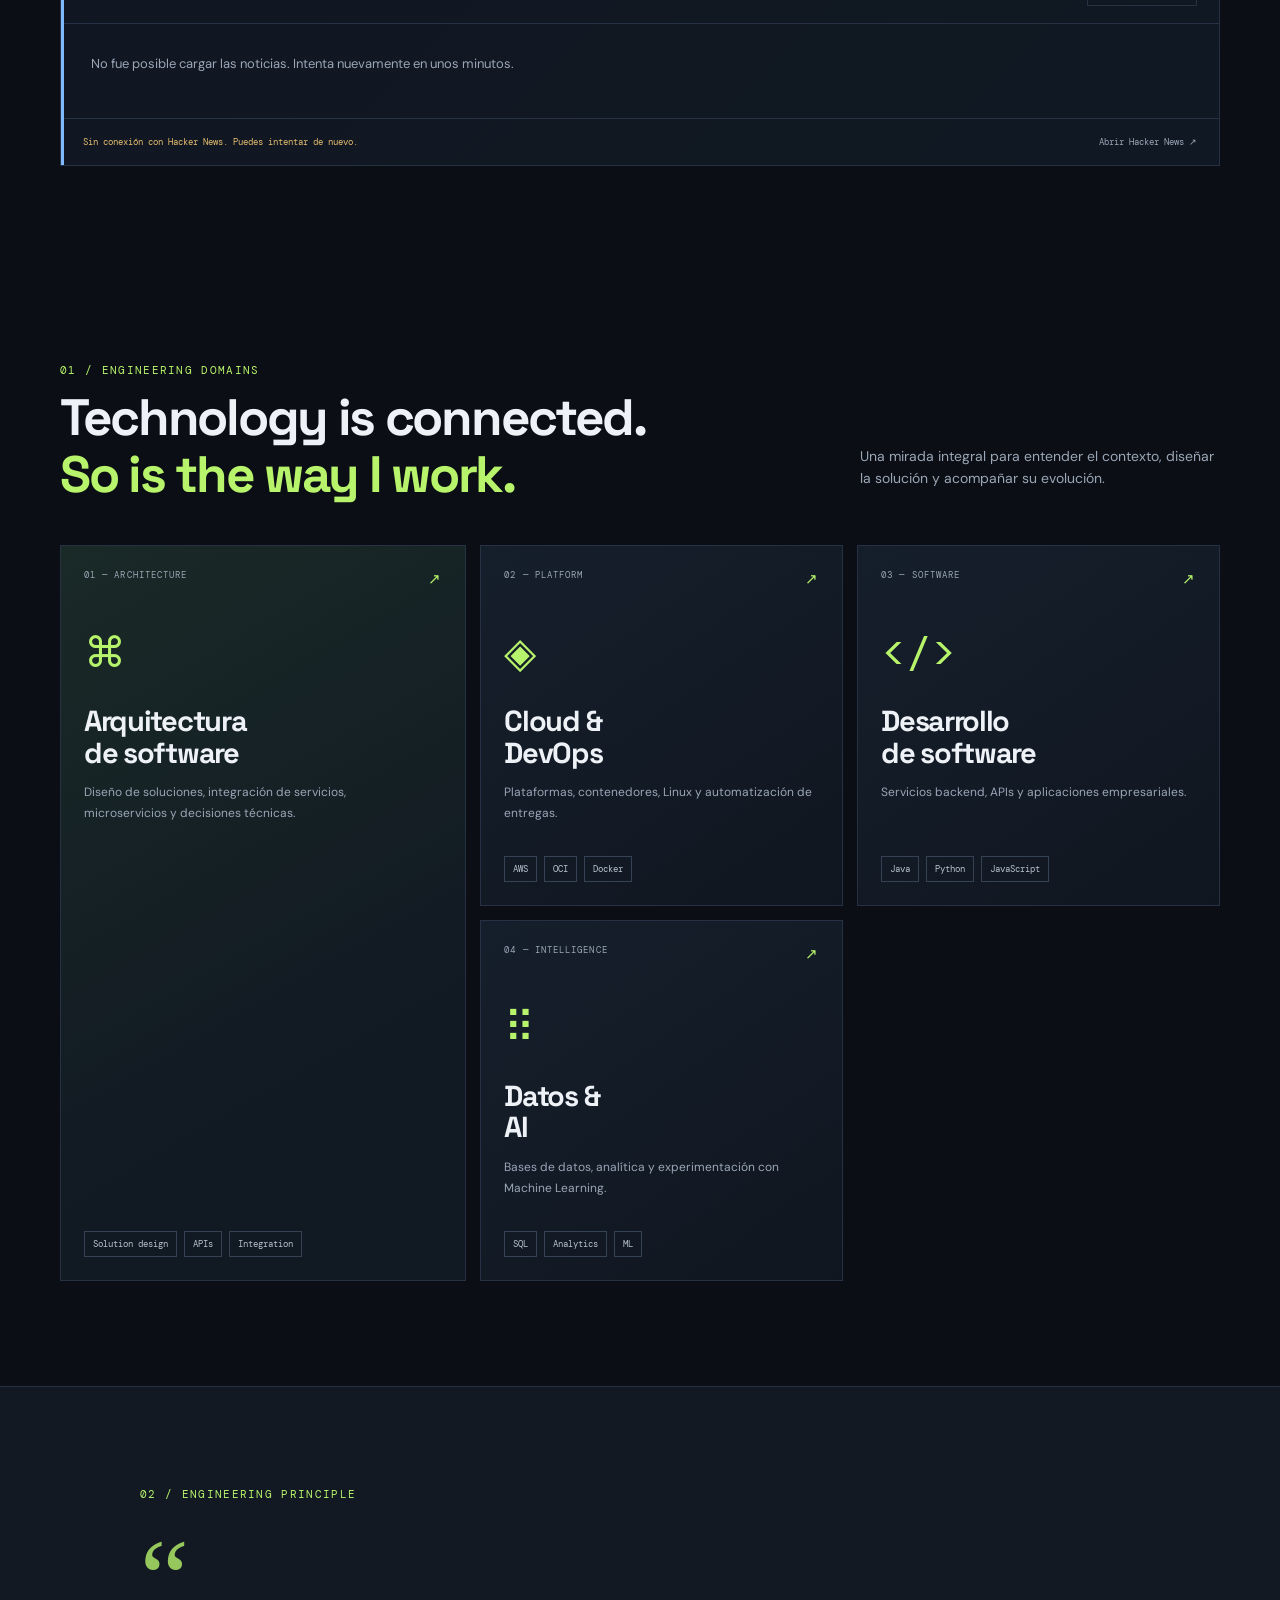
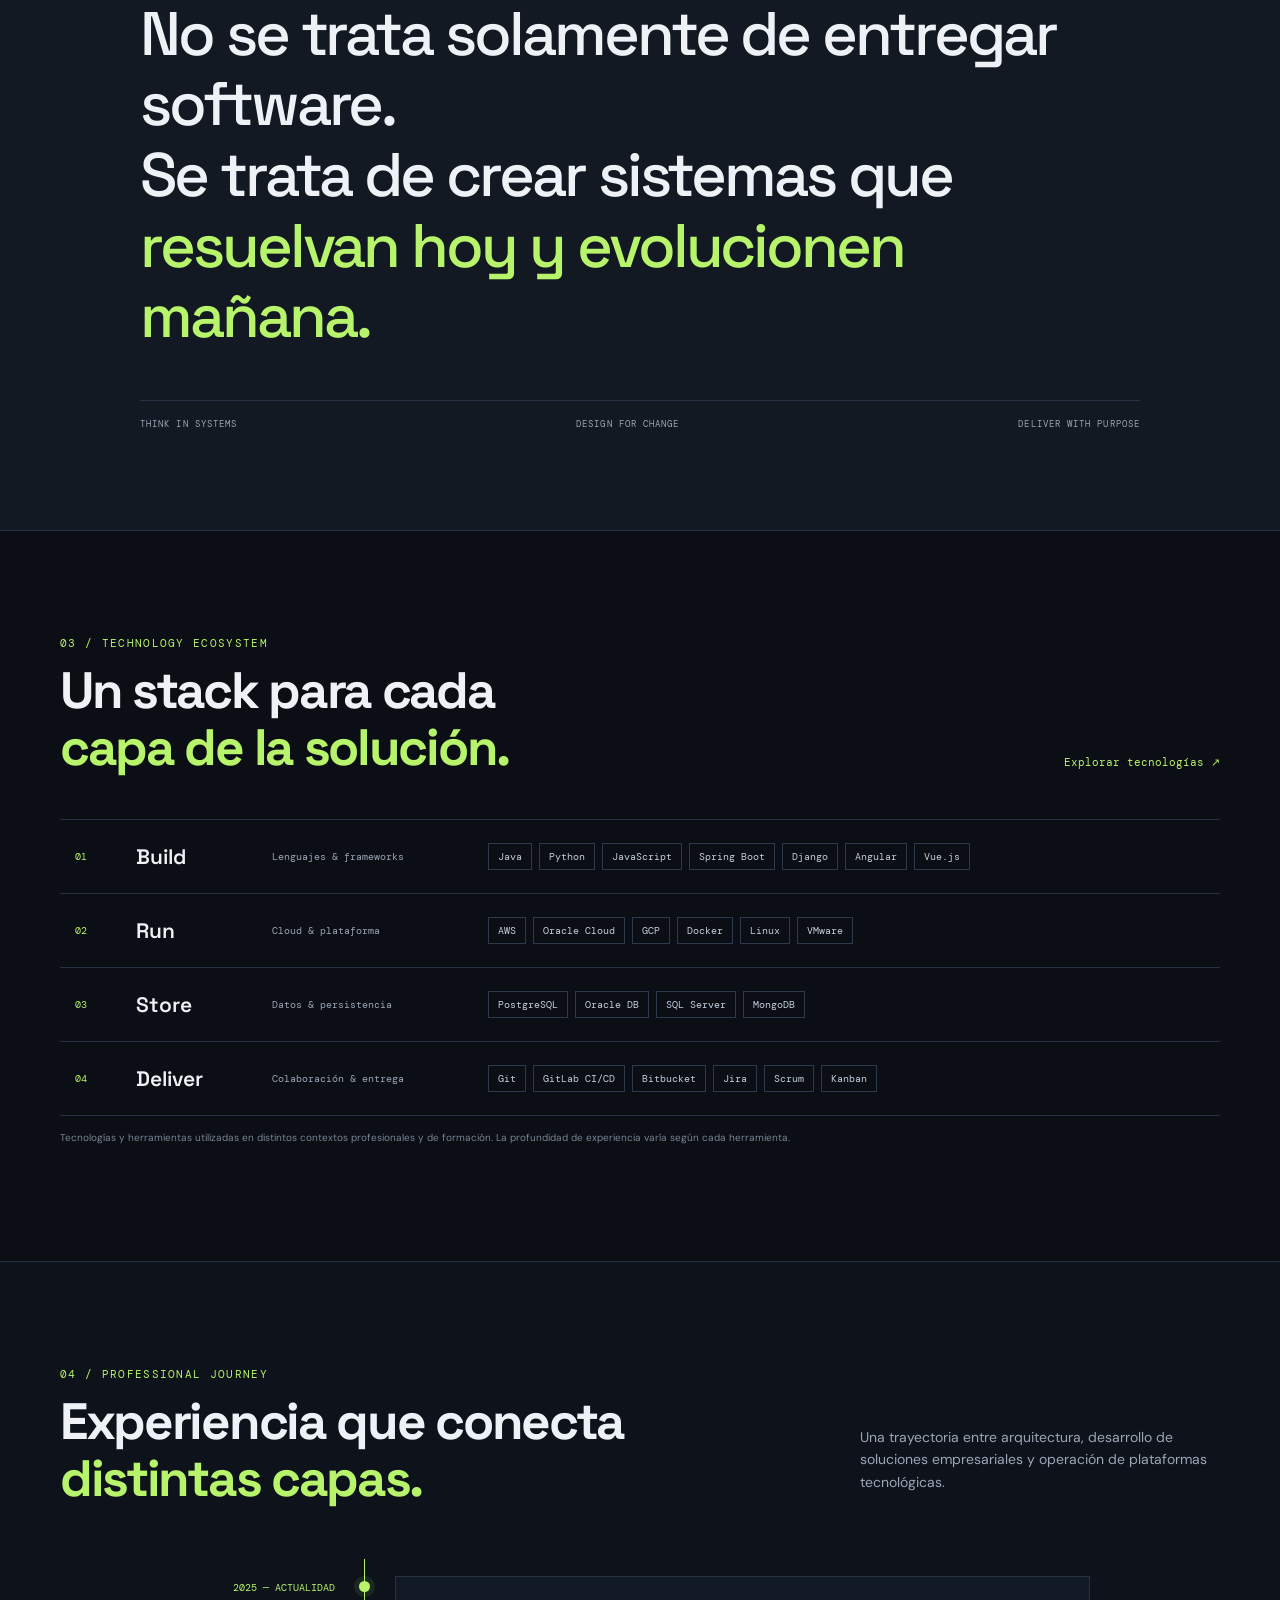
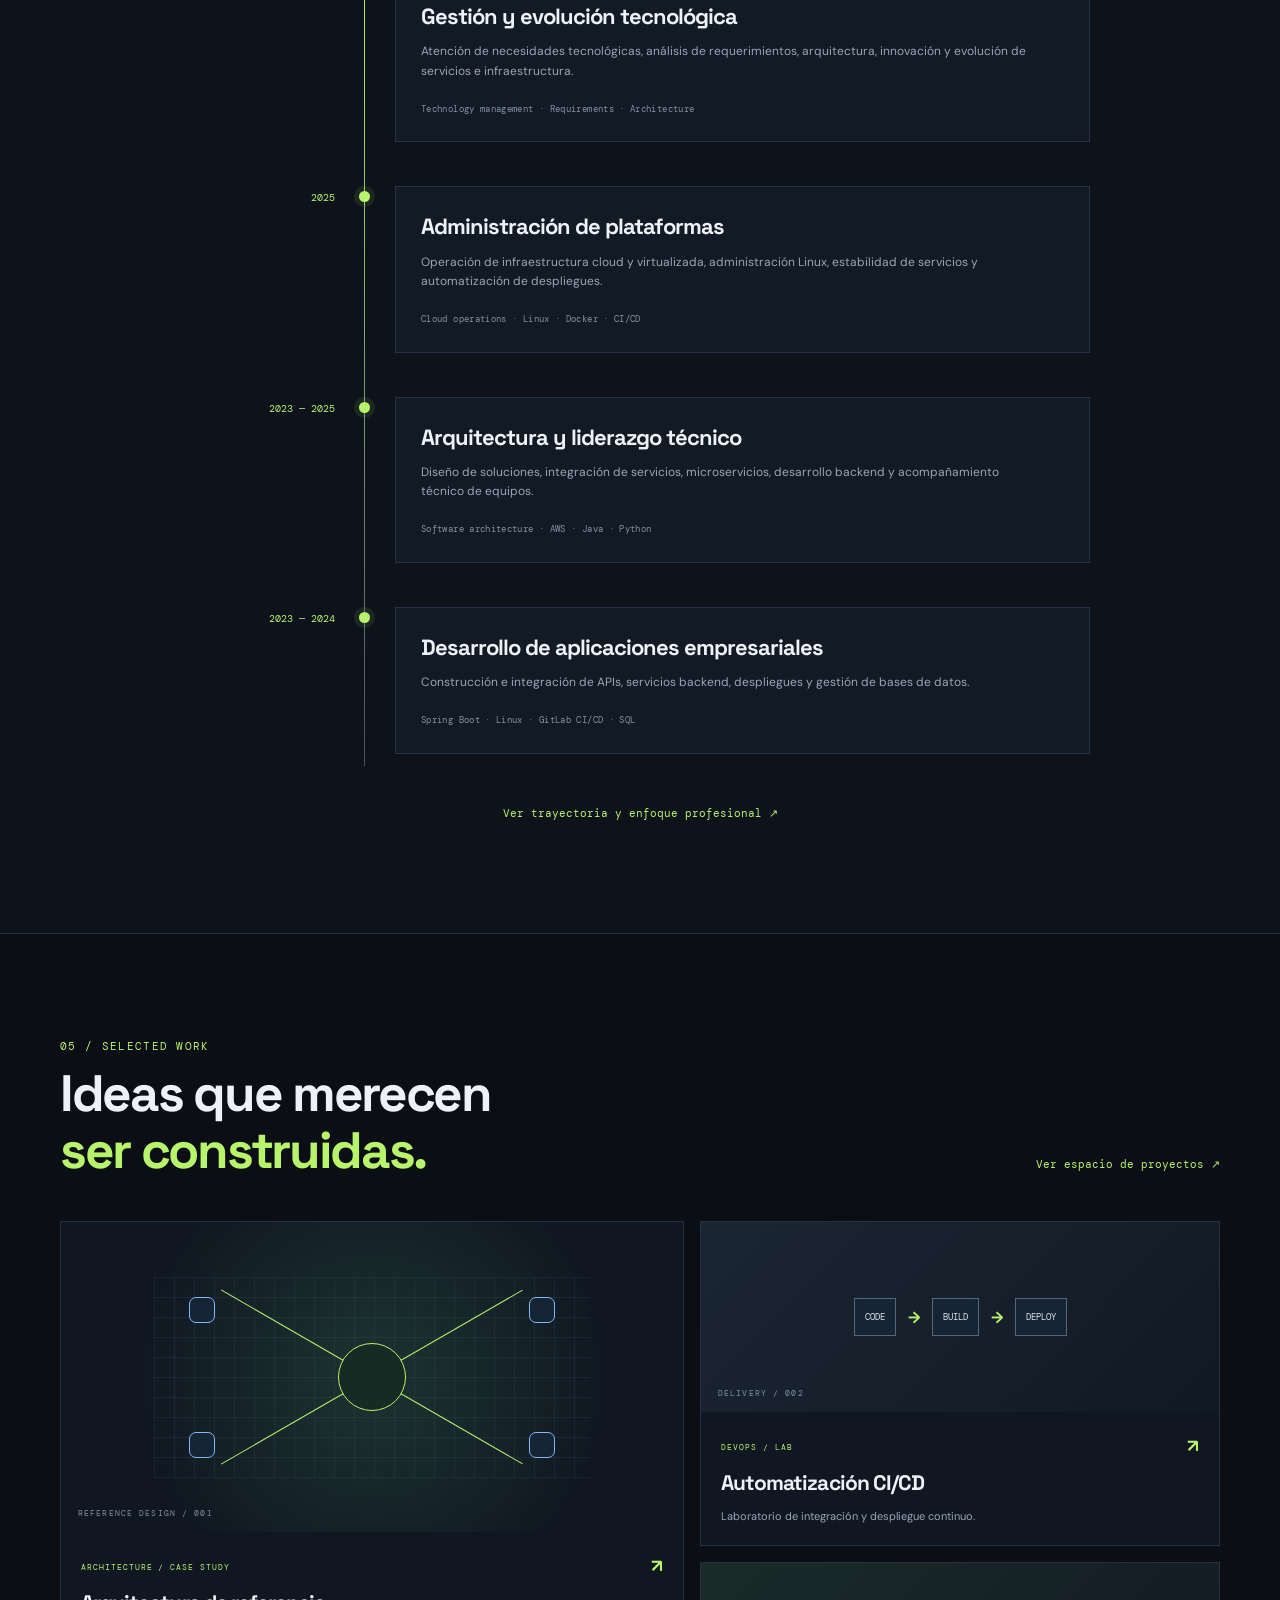
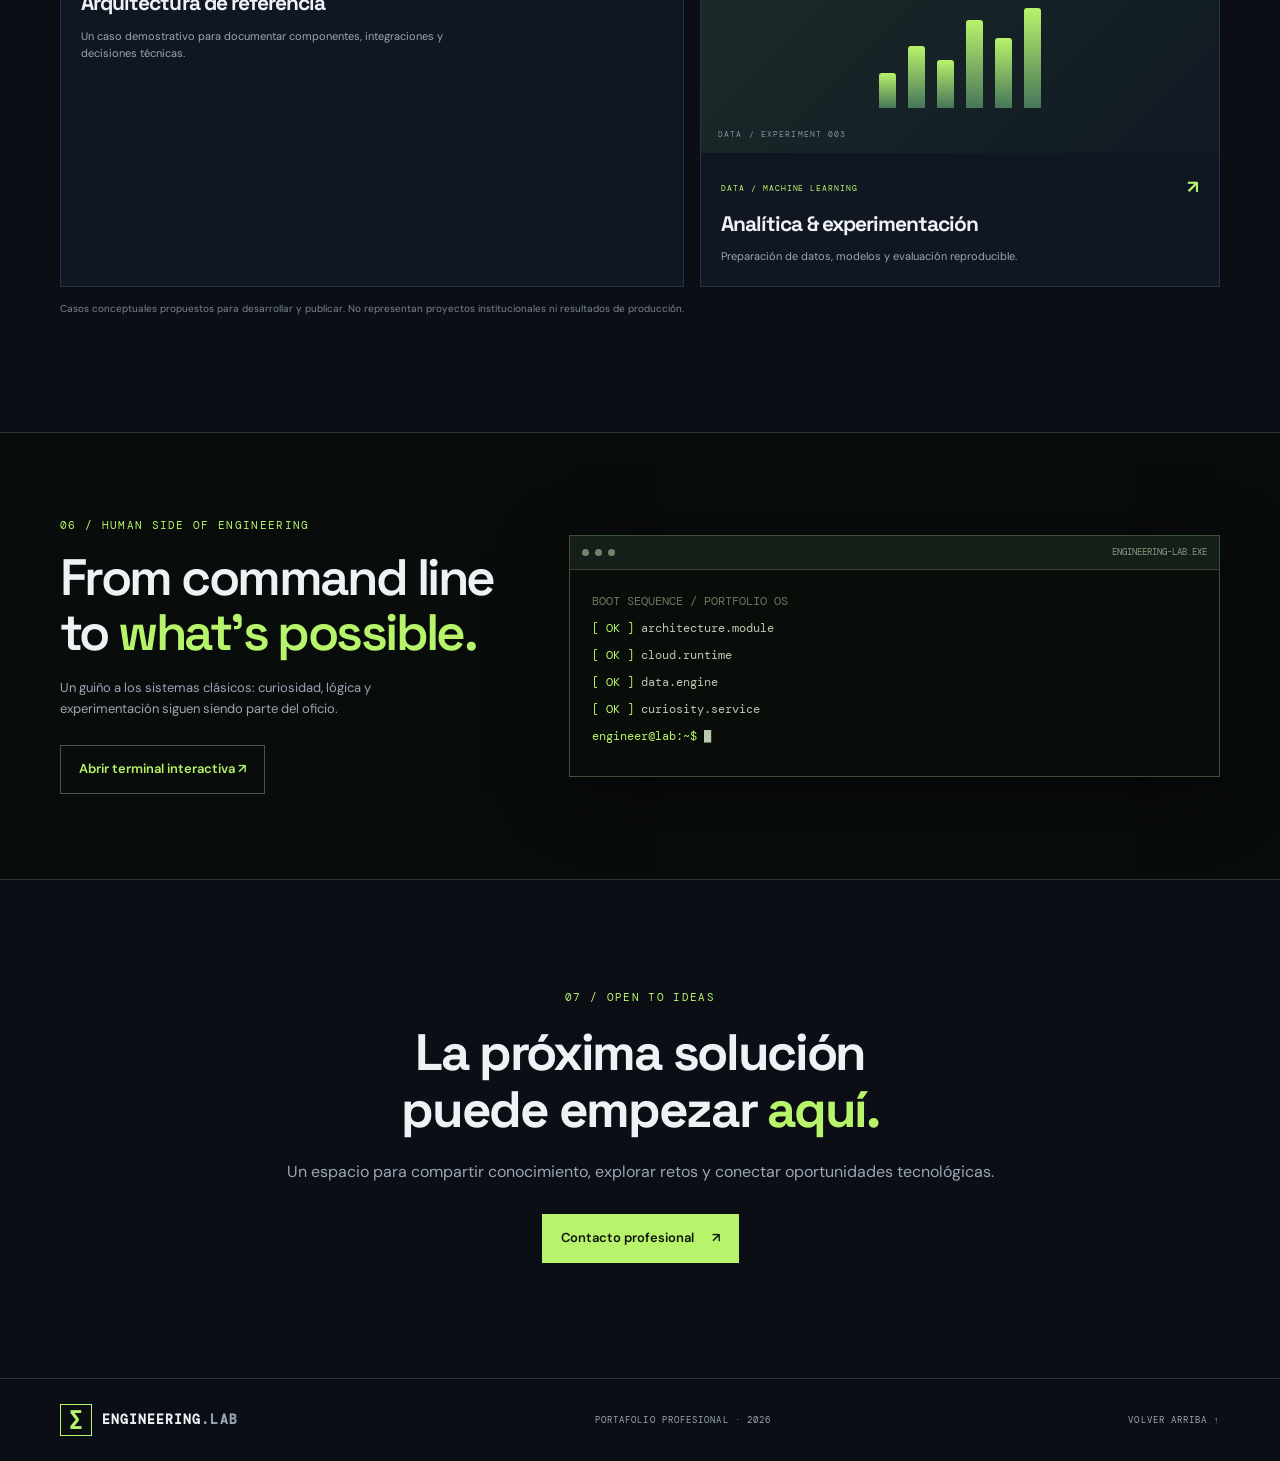
==== commit cbf7e308: "integracion hacker news" ====
--- a/index.html
+++ b/index.html
@@ -9,6 +9,7 @@
   <link rel="stylesheet" href="assets/css/styles.css">
   <script defer src="assets/js/main.js"></script>
   <script defer src="assets/js/services/frankfurter.js"></script>
+  <script defer src="assets/js/services/hackernews.js"></script>
 </head>
 <body>
 <header class="site-header">
@@ -90,6 +91,23 @@
     </div>
   </section>
 
+  <section class="live-news section container" aria-labelledby="tech-radar-title">
+    <div class="section-heading">
+      <div><p class="eyebrow">LIVE FEED / 02</p><h2 id="tech-radar-title">Tech <em>radar.</em></h2></div>
+      <p class="section-intro">Conversaciones y noticias tecnológicas destacadas de la comunidad Hacker News, actualizadas desde su API pública.</p>
+    </div>
+    <div class="news-panel" data-hn-widget>
+      <div class="news-panel-head">
+        <div><span class="market-live-dot"></span><span class="market-label">COMMUNITY SIGNAL / TOP STORIES</span></div>
+        <button class="market-refresh" type="button" data-hn-refresh><span aria-hidden="true">↻</span> Actualizar</button>
+      </div>
+      <div class="news-grid" data-hn-list aria-live="polite">
+        <div class="news-loading"><span class="news-skeleton"></span><span class="news-skeleton"></span><span class="news-skeleton"></span></div>
+      </div>
+      <div class="news-panel-foot"><span data-hn-status role="status" aria-live="polite">Consultando historias destacadas…</span><a href="https://news.ycombinator.com/" target="_blank" rel="noopener noreferrer">Abrir Hacker News ↗</a></div>
+    </div>
+  </section>
+
   <section class="section container">
     <div class="section-heading"><div><p class="eyebrow">01 / ENGINEERING DOMAINS</p><h2>Technology is connected.<br><em>So is the way I work.</em></h2></div><p class="section-intro">Una mirada integral para entender el contexto, diseñar la solución y acompañar su evolución.</p></div>
     <div class="domain-grid">
--- a/assets/css/styles.css
+++ b/assets/css/styles.css
@@ -152,3 +152,35 @@
 @keyframes marketSpin{to{transform:rotate(360deg)}}
 @media(max-width:600px){.live-market{padding-top:58px;padding-bottom:58px}.market-rates{grid-template-columns:1fr}.market-rate{padding:22px}.market-rate+.market-rate{border-left:0;border-top:1px solid var(--line)}.market-panel-head,.market-panel-foot{padding:14px 17px}.market-panel-foot{display:grid;gap:6px}}
 @media(prefers-reduced-motion:reduce){.market-live-dot,.market-panel.is-loading .market-refresh span{animation:none}}
+
+/* LIVE DATA / HACKER NEWS */
+.live-news{padding-top:30px;padding-bottom:92px}
+.news-panel{border:1px solid var(--line);background:linear-gradient(135deg,var(--panel),#101923);position:relative;overflow:hidden}
+.news-panel:before{content:"";position:absolute;inset:0 auto 0 0;width:3px;background:var(--blue)}
+.news-panel-head,.news-panel-foot{display:flex;align-items:center;justify-content:space-between;gap:16px;padding:17px 22px}
+.news-panel-head{border-bottom:1px solid var(--line)}
+.news-panel-head>div{display:flex;align-items:center;gap:9px}
+.news-grid{display:grid;grid-template-columns:repeat(2,minmax(0,1fr));gap:0}
+.news-card{padding:23px 25px 21px;min-width:0;border-bottom:1px solid var(--line);display:flex;flex-direction:column;align-items:flex-start;min-height:190px;transition:background .2s}
+.news-card:nth-child(odd){border-right:1px solid var(--line)}
+.news-card:hover{background:#ffffff05}
+.news-card-top{width:100%;display:flex;justify-content:space-between;align-items:center;margin-bottom:17px}
+.news-index{font:10px var(--mono);color:var(--accent)}
+.news-source{font:9px var(--mono);letter-spacing:.12em;color:var(--muted)}
+.news-title{font:500 17px/1.4 var(--display);color:var(--text);text-decoration:none;max-width:620px}
+.news-title:hover{color:var(--accent)}
+.news-meta{display:flex;gap:13px;flex-wrap:wrap;margin-top:15px;color:var(--muted);font:9px var(--mono)}
+.news-discussion{margin-top:auto;padding-top:15px;color:var(--accent);font:9px var(--mono);text-decoration:none}
+.news-discussion:hover{text-decoration:underline}
+.news-panel-foot{border-top:1px solid var(--line);font:9px var(--mono);color:var(--muted);flex-wrap:wrap}
+.news-panel-foot [data-hn-status]{color:var(--accent)}
+.news-panel-foot>a{color:var(--muted);text-decoration:none}
+.news-panel-foot>a:hover{color:var(--accent)}
+.news-panel.is-loading .market-refresh span{animation:marketSpin .8s linear infinite}
+.news-panel.is-stale .news-panel-foot [data-hn-status]{color:#e5bd70}
+.news-loading{grid-column:1/-1;padding:25px;display:grid;gap:12px}
+.news-skeleton{height:54px;background:linear-gradient(90deg,#ffffff08,#ffffff12,#ffffff08);background-size:200% 100%;animation:newsShimmer 1.4s linear infinite}
+.news-empty{grid-column:1/-1;padding:30px;color:var(--muted);font-size:13px}
+@keyframes newsShimmer{to{background-position:-200% 0}}
+@media(max-width:600px){.live-news{padding-top:10px;padding-bottom:65px}.news-grid{grid-template-columns:1fr}.news-card:nth-child(odd){border-right:0}.news-card{padding:21px;min-height:170px}.news-panel-head,.news-panel-foot{padding:14px 17px}.news-panel-foot{display:grid;gap:8px}}
+@media(prefers-reduced-motion:reduce){.news-skeleton{animation:none}}
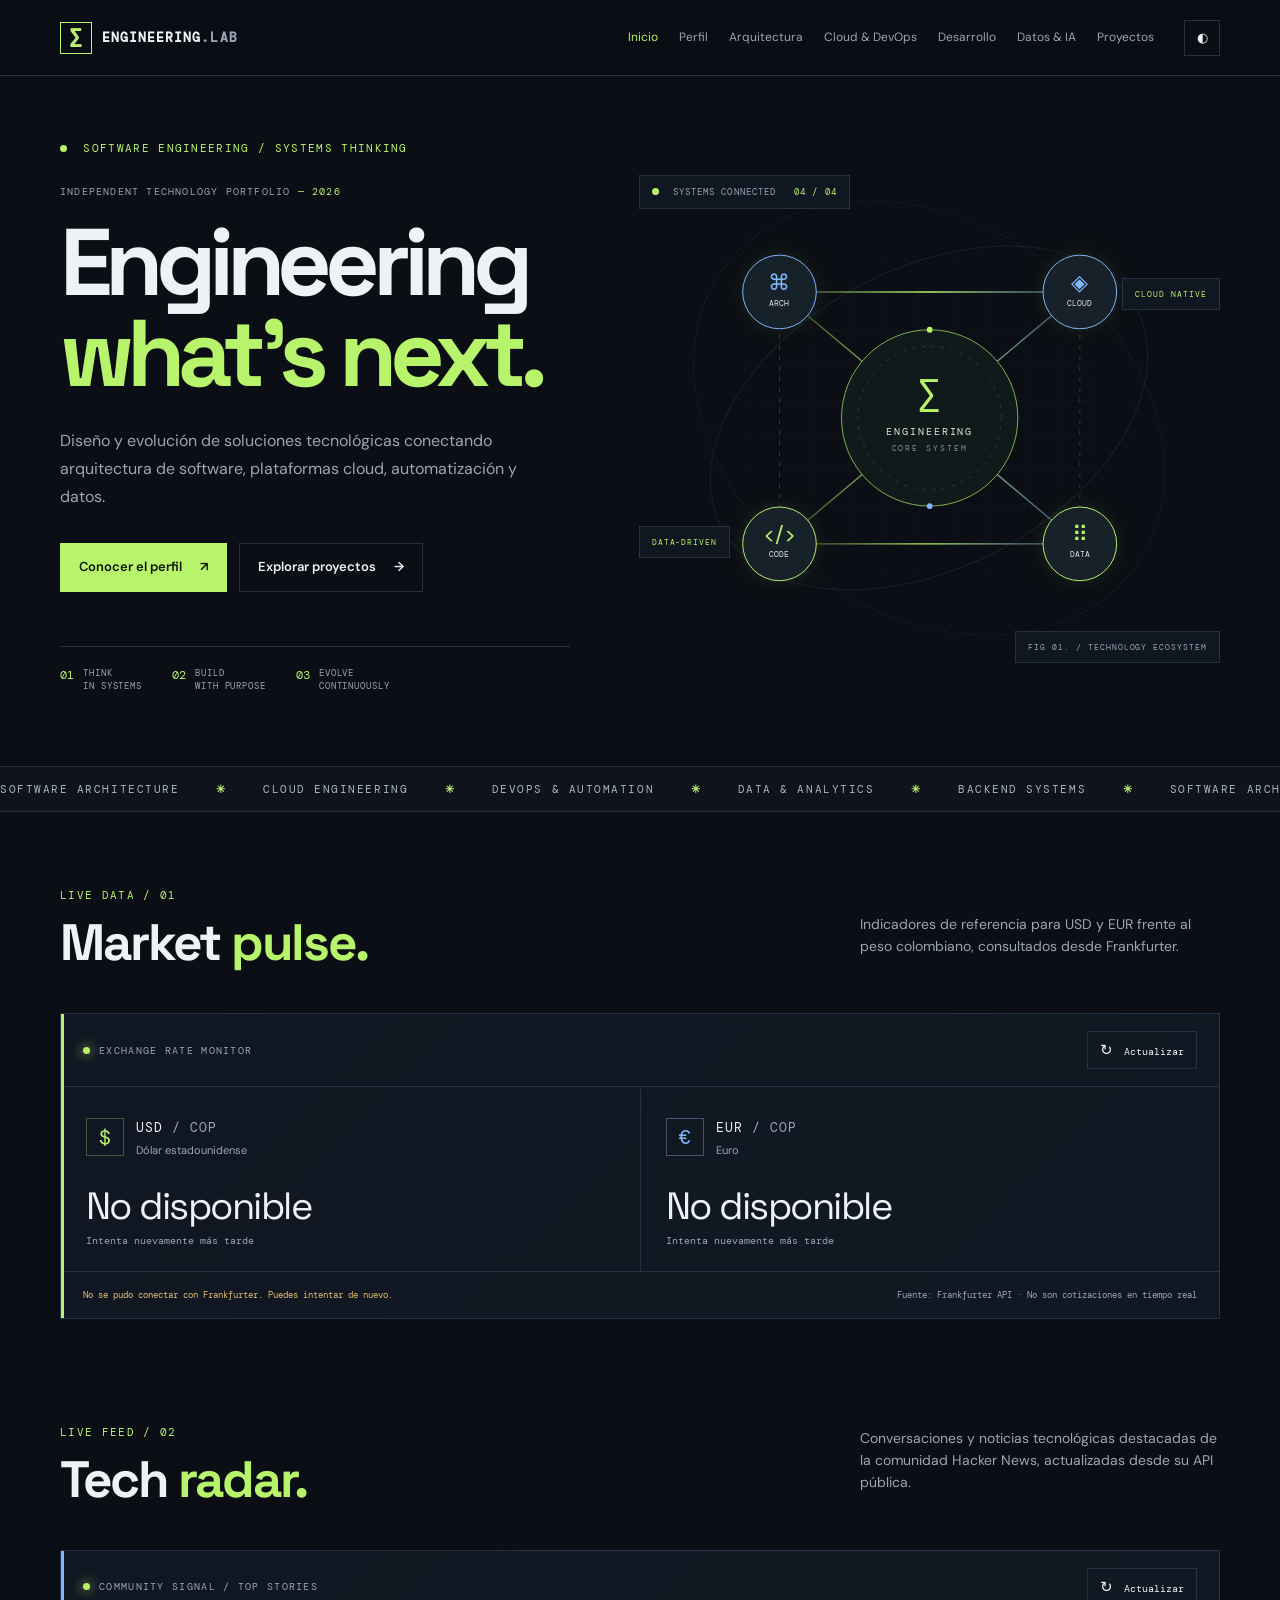
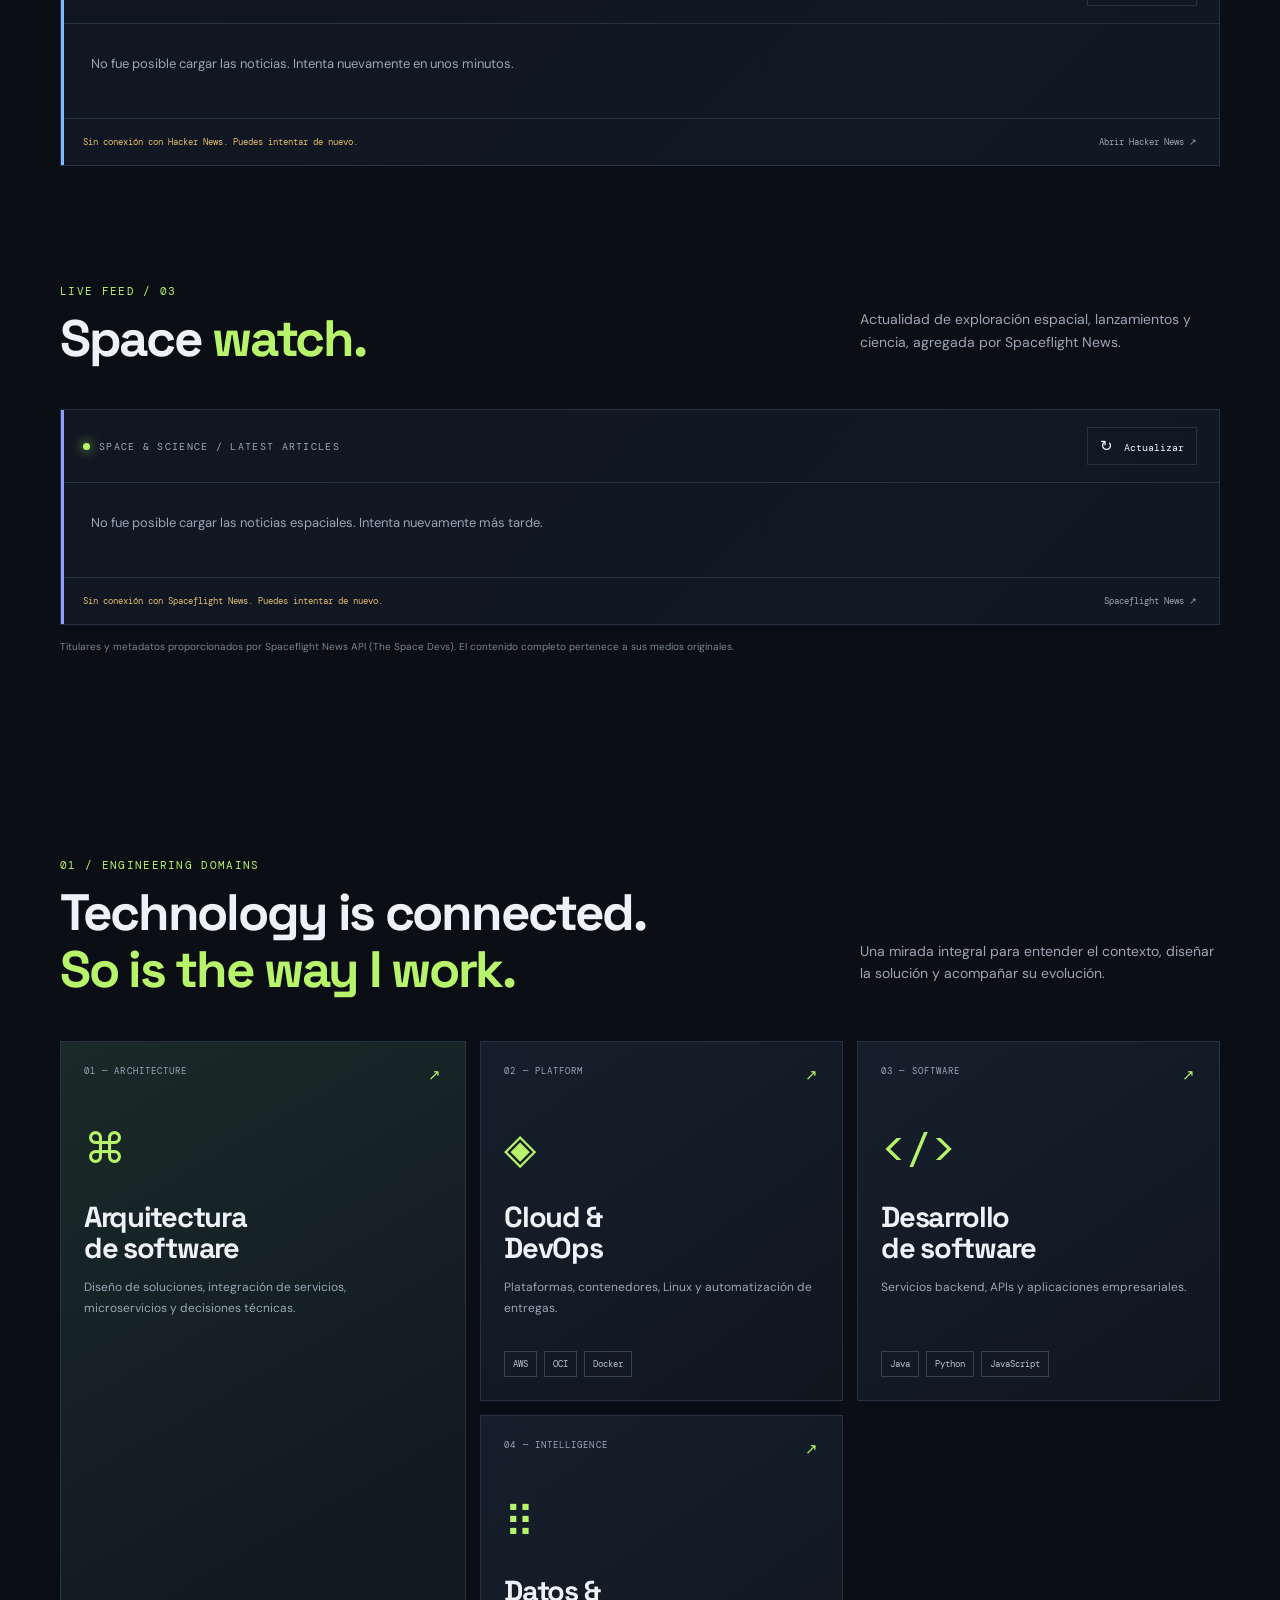
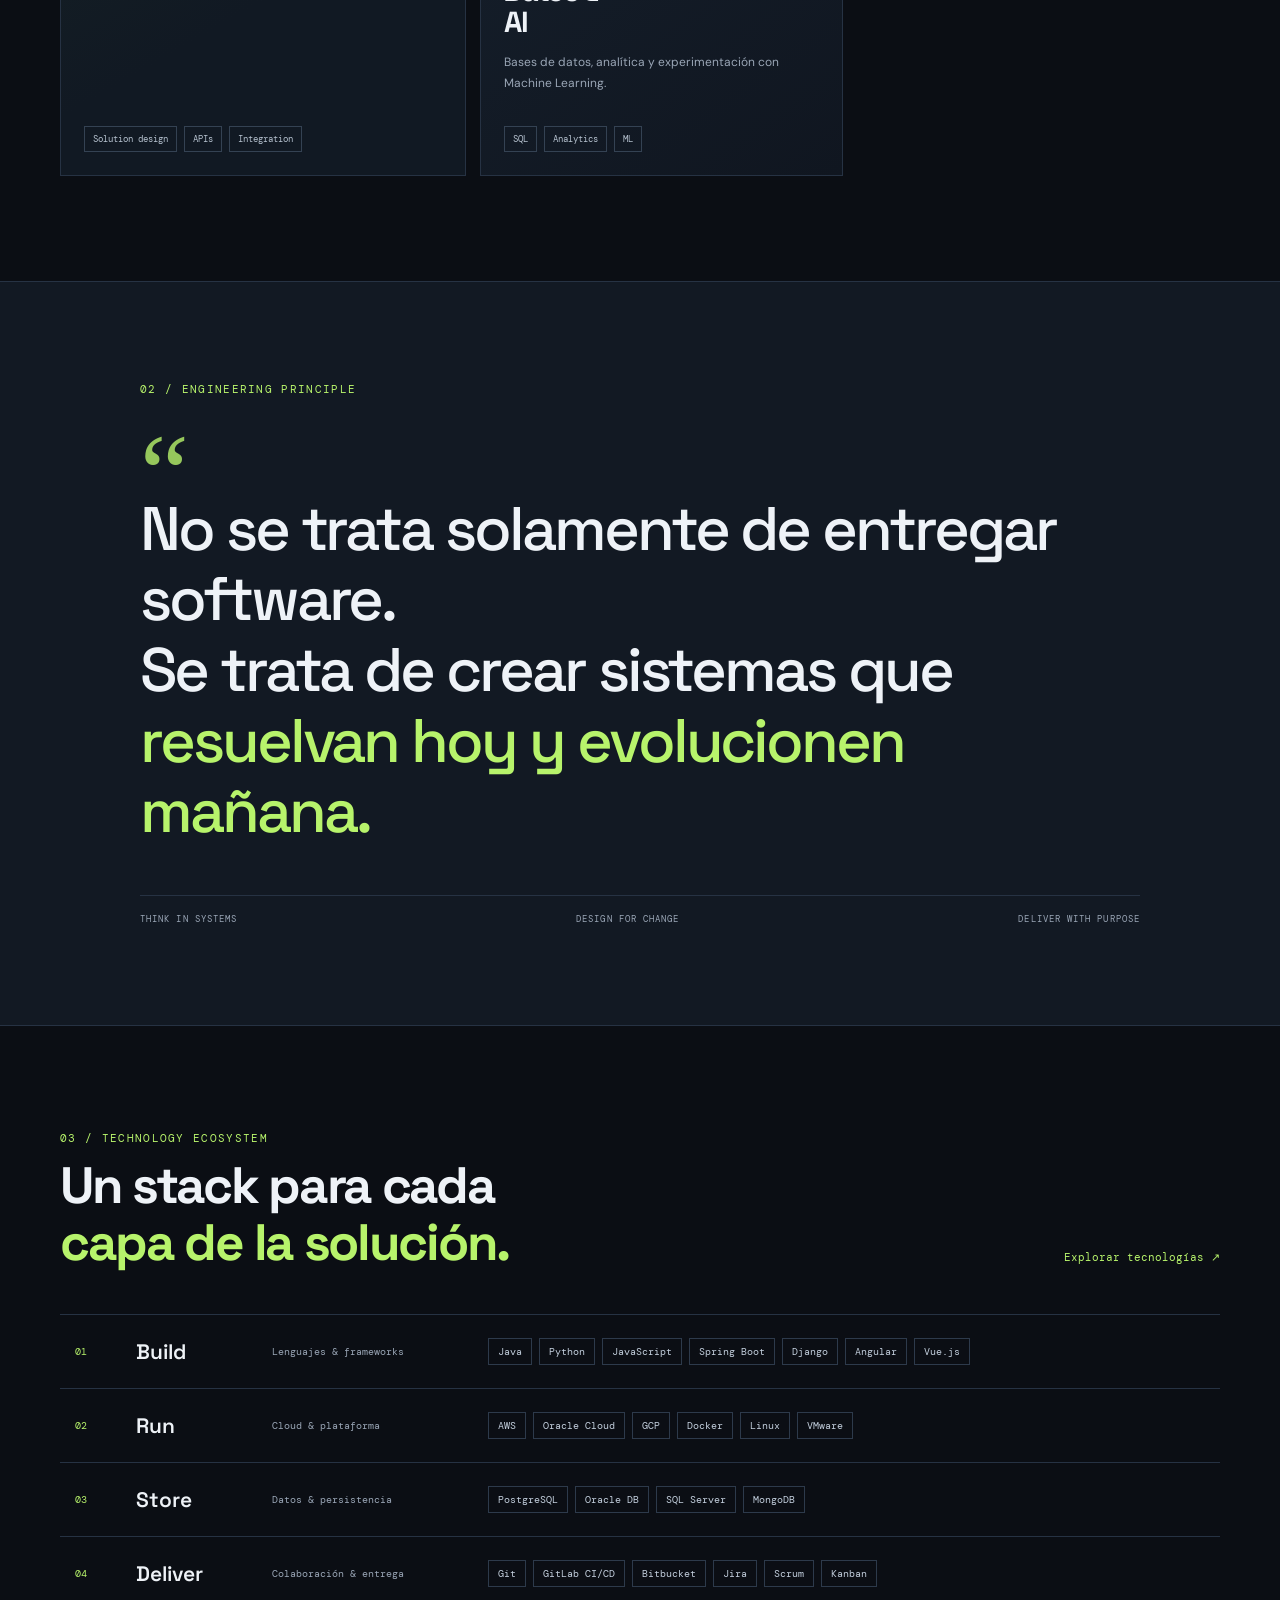
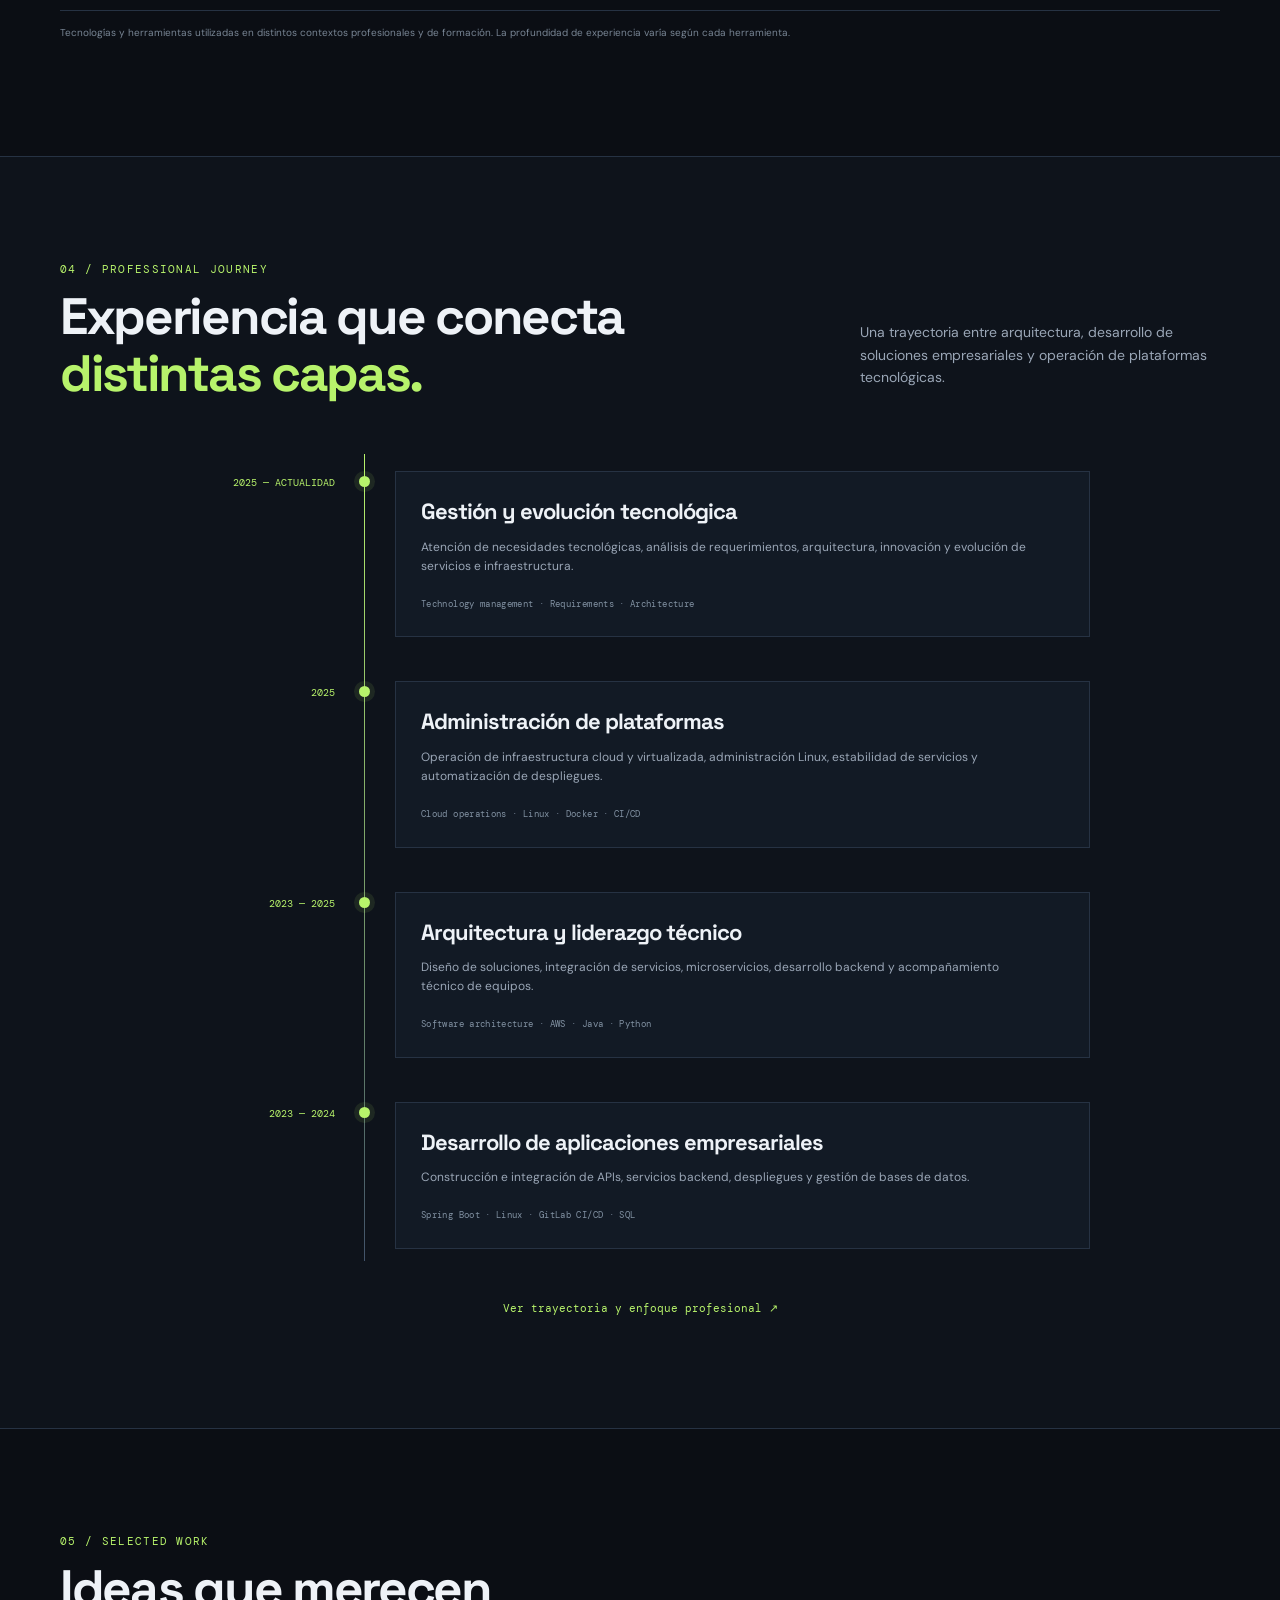
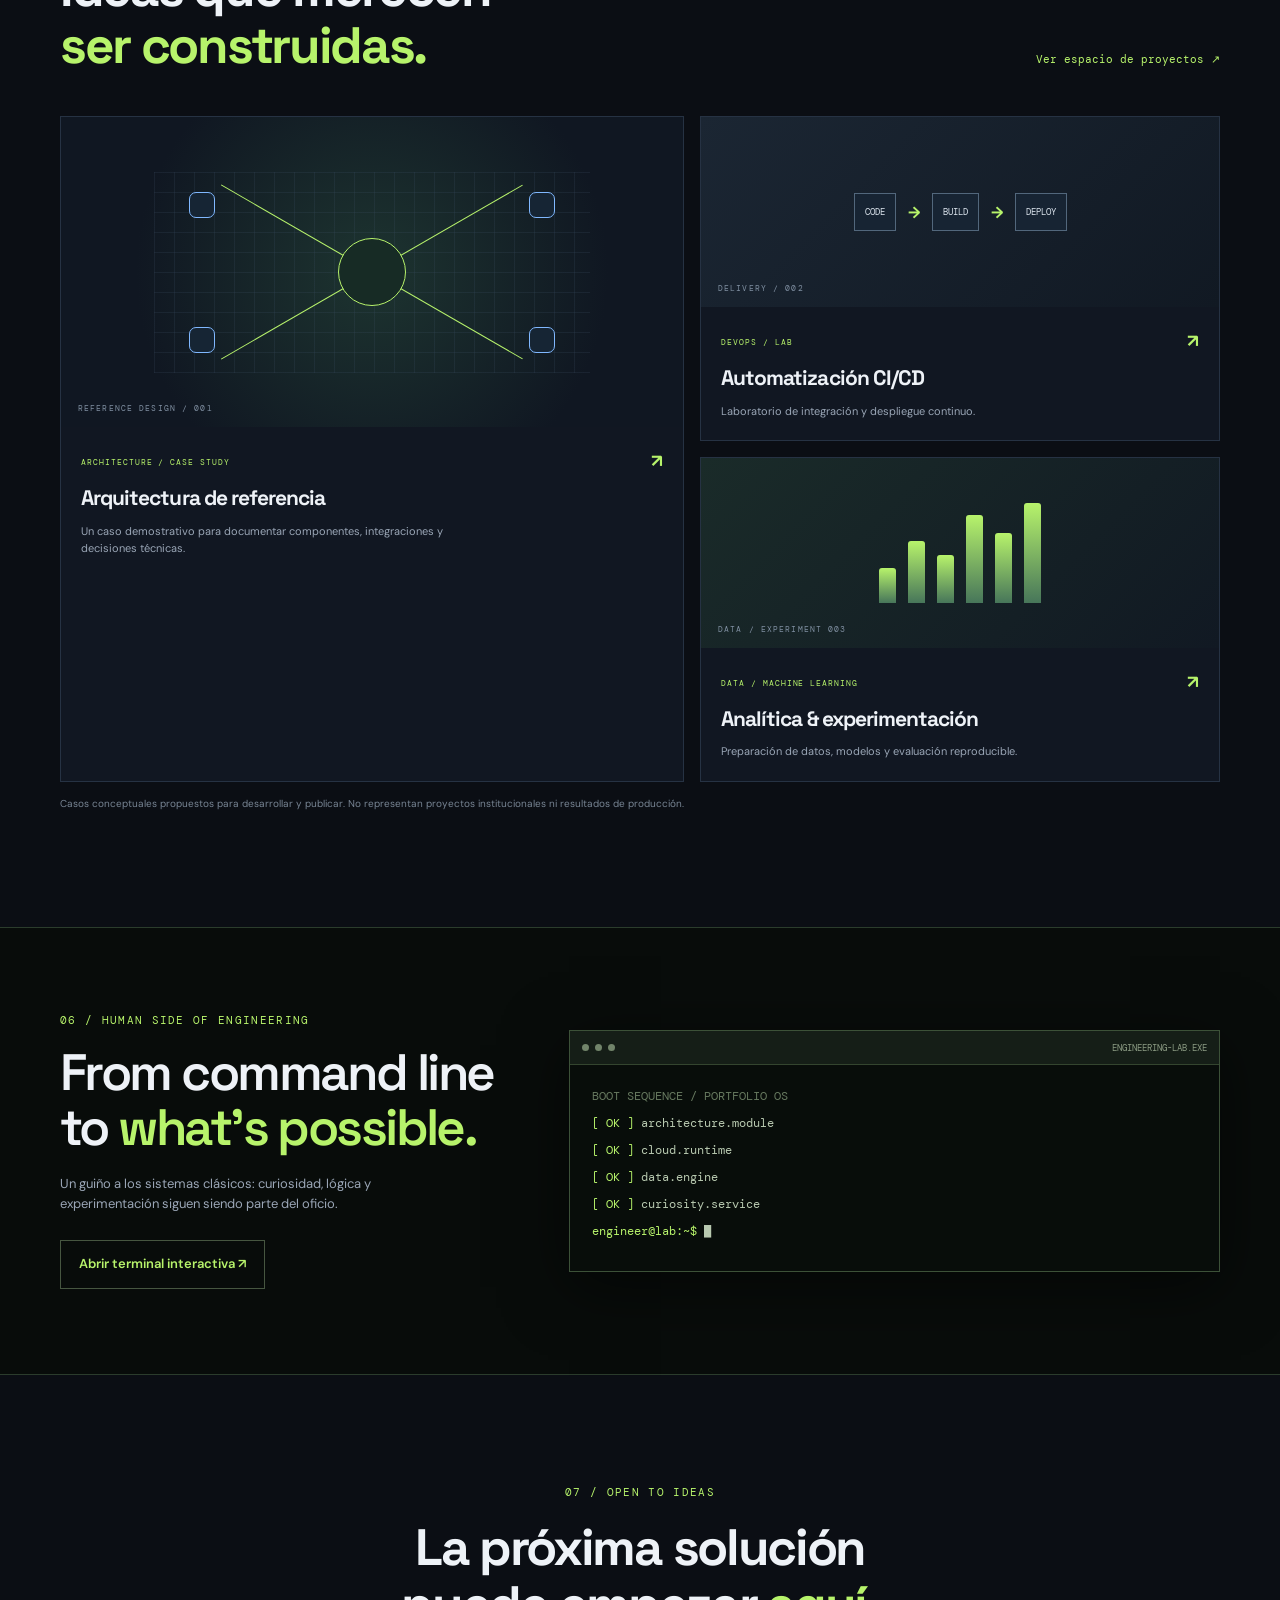
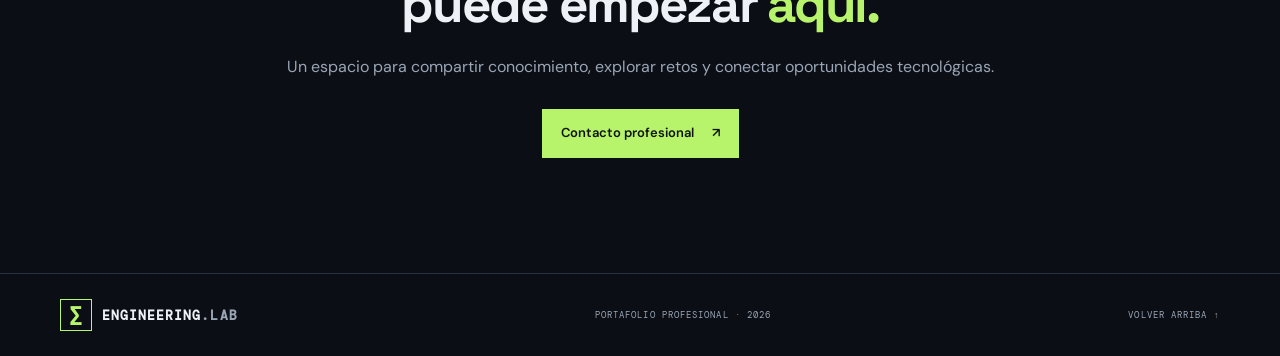
==== commit cf7e4eac: "nueva integracion spaceflight" ====
--- a/index.html
+++ b/index.html
@@ -10,6 +10,7 @@
   <script defer src="assets/js/main.js"></script>
   <script defer src="assets/js/services/frankfurter.js"></script>
   <script defer src="assets/js/services/hackernews.js"></script>
+  <script defer src="assets/js/services/spaceflight.js"></script>
 </head>
 <body>
 <header class="site-header">
@@ -108,6 +109,24 @@
     </div>
   </section>
 
+  <section class="live-space section container" aria-labelledby="spaceflight-title">
+    <div class="section-heading">
+      <div><p class="eyebrow">LIVE FEED / 03</p><h2 id="spaceflight-title">Space <em>watch.</em></h2></div>
+      <p class="section-intro">Actualidad de exploración espacial, lanzamientos y ciencia, agregada por Spaceflight News.</p>
+    </div>
+    <div class="space-panel" data-spaceflight-widget>
+      <div class="space-panel-head">
+        <div><span class="market-live-dot"></span><span class="market-label">SPACE & SCIENCE / LATEST ARTICLES</span></div>
+        <button class="market-refresh" type="button" data-spaceflight-refresh><span aria-hidden="true">↻</span> Actualizar</button>
+      </div>
+      <div class="space-grid" data-spaceflight-list aria-live="polite">
+        <div class="space-loading"><span class="news-skeleton"></span><span class="news-skeleton"></span><span class="news-skeleton"></span></div>
+      </div>
+      <div class="space-panel-foot"><span data-spaceflight-status role="status" aria-live="polite">Consultando artículos recientes…</span><a href="https://api.spaceflightnewsapi.net/v4/docs/" target="_blank" rel="noopener noreferrer">Spaceflight News ↗</a></div>
+    </div>
+    <p class="micro-note">Titulares y metadatos proporcionados por Spaceflight News API (The Space Devs). El contenido completo pertenece a sus medios originales.</p>
+  </section>
+
   <section class="section container">
     <div class="section-heading"><div><p class="eyebrow">01 / ENGINEERING DOMAINS</p><h2>Technology is connected.<br><em>So is the way I work.</em></h2></div><p class="section-intro">Una mirada integral para entender el contexto, diseñar la solución y acompañar su evolución.</p></div>
     <div class="domain-grid">
--- a/assets/css/styles.css
+++ b/assets/css/styles.css
@@ -184,3 +184,40 @@
 @keyframes newsShimmer{to{background-position:-200% 0}}
 @media(max-width:600px){.live-news{padding-top:10px;padding-bottom:65px}.news-grid{grid-template-columns:1fr}.news-card:nth-child(odd){border-right:0}.news-card{padding:21px;min-height:170px}.news-panel-head,.news-panel-foot{padding:14px 17px}.news-panel-foot{display:grid;gap:8px}}
 @media(prefers-reduced-motion:reduce){.news-skeleton{animation:none}}
+
+/* LIVE DATA / SPACEFLIGHT NEWS */
+.live-space{padding-top:26px;padding-bottom:88px}
+.space-panel{border:1px solid var(--line);background:linear-gradient(135deg,var(--panel),#101923);position:relative;overflow:hidden}
+.space-panel:before{content:"";position:absolute;inset:0 auto 0 0;width:3px;background:#8d9eff}
+.space-panel-head,.space-panel-foot{display:flex;align-items:center;justify-content:space-between;gap:16px;padding:17px 22px}
+.space-panel-head{border-bottom:1px solid var(--line)}
+.space-panel-head>div{display:flex;align-items:center;gap:9px}
+.space-grid{display:grid;grid-template-columns:repeat(2,minmax(0,1fr));gap:0}
+.space-card{min-width:0;display:grid;grid-template-columns:minmax(110px,36%) 1fr;border-bottom:1px solid var(--line);transition:background .2s;animation:spaceCardIn .45s ease both;animation-delay:calc(var(--space-card-index,0)*70ms)}
+.space-card:nth-child(odd){border-right:1px solid var(--line)}
+.space-card:hover{background:#ffffff05}
+.space-card-image{display:block;min-height:190px;background:radial-gradient(circle at 50% 45%,#253c53,#111923 72%);overflow:hidden;position:relative}
+.space-card-image:after{content:"";position:absolute;inset:0;background:linear-gradient(0deg,#08101c55,transparent 55%);pointer-events:none}
+.space-card-image img{width:100%;height:100%;min-height:190px;position:absolute;inset:0;object-fit:cover;transition:transform .5s ease}
+.space-card:hover .space-card-image img{transform:scale(1.045)}
+.space-card-image-empty{display:grid;place-items:center;color:#a9b9d0;font:10px var(--mono);letter-spacing:.15em}
+.space-card-body{padding:19px 21px;display:flex;flex-direction:column;align-items:flex-start;min-width:0}
+.space-card-meta{display:flex;justify-content:space-between;align-items:center;gap:10px;flex-wrap:wrap;width:100%;margin-bottom:12px;color:var(--muted);font:9px var(--mono)}
+.space-source{color:#a9b9d0;letter-spacing:.1em;text-transform:uppercase}
+.space-card-title{color:var(--text);font:500 16px/1.38 var(--display);text-decoration:none}
+.space-card-title:hover{color:var(--accent)}
+.space-card-summary{font-size:11px;line-height:1.65;color:var(--muted);margin:11px 0 14px;display:-webkit-box;-webkit-line-clamp:3;-webkit-box-orient:vertical;overflow:hidden}
+.space-card-link{margin-top:auto;color:var(--accent);font:9px var(--mono);text-decoration:none}
+.space-card-link:hover{text-decoration:underline}
+.space-panel-foot{border-top:1px solid var(--line);font:9px var(--mono);color:var(--muted);flex-wrap:wrap}
+.space-panel-foot [data-spaceflight-status]{color:var(--accent)}
+.space-panel-foot>a{color:var(--muted);text-decoration:none}
+.space-panel-foot>a:hover{color:var(--accent)}
+.space-panel.is-loading .market-refresh span{animation:marketSpin .8s linear infinite}
+.space-panel.is-stale .space-panel-foot [data-spaceflight-status]{color:#e5bd70}
+.space-loading{grid-column:1/-1;padding:25px;display:grid;gap:12px}
+.space-empty{grid-column:1/-1;padding:30px;color:var(--muted);font-size:13px}
+@keyframes spaceCardIn{from{opacity:0;transform:translateY(8px)}to{opacity:1;transform:translateY(0)}}
+@media(max-width:760px){.space-card{grid-template-columns:1fr}.space-card-image,.space-card-image img{min-height:180px;height:180px;position:relative}.space-card-image img{position:absolute}.space-card-body{padding:18px 20px}}
+@media(max-width:600px){.live-space{padding-top:10px;padding-bottom:65px}.space-grid{grid-template-columns:1fr}.space-card:nth-child(odd){border-right:0}.space-panel-head,.space-panel-foot{padding:14px 17px}.space-panel-foot{display:grid;gap:8px}}
+@media(prefers-reduced-motion:reduce){.space-card{animation:none}.space-card-image img{transition:none}}
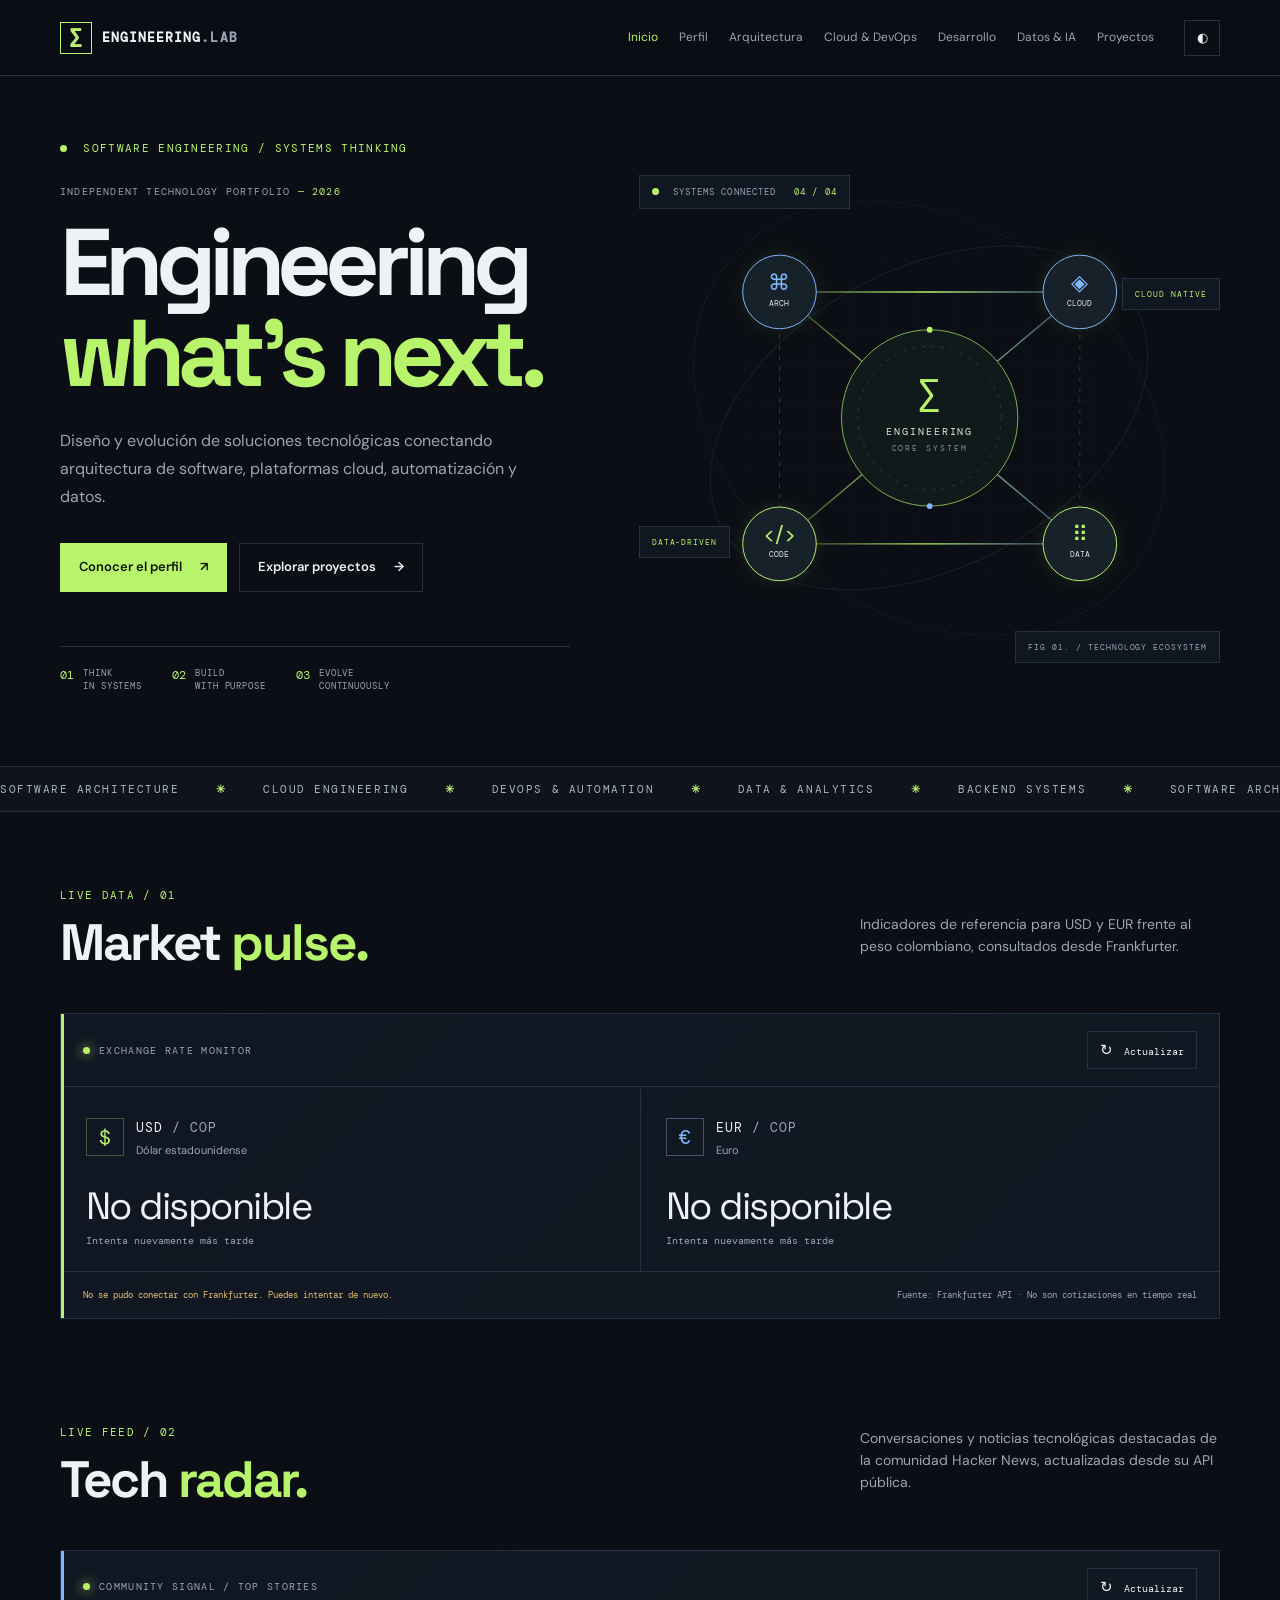
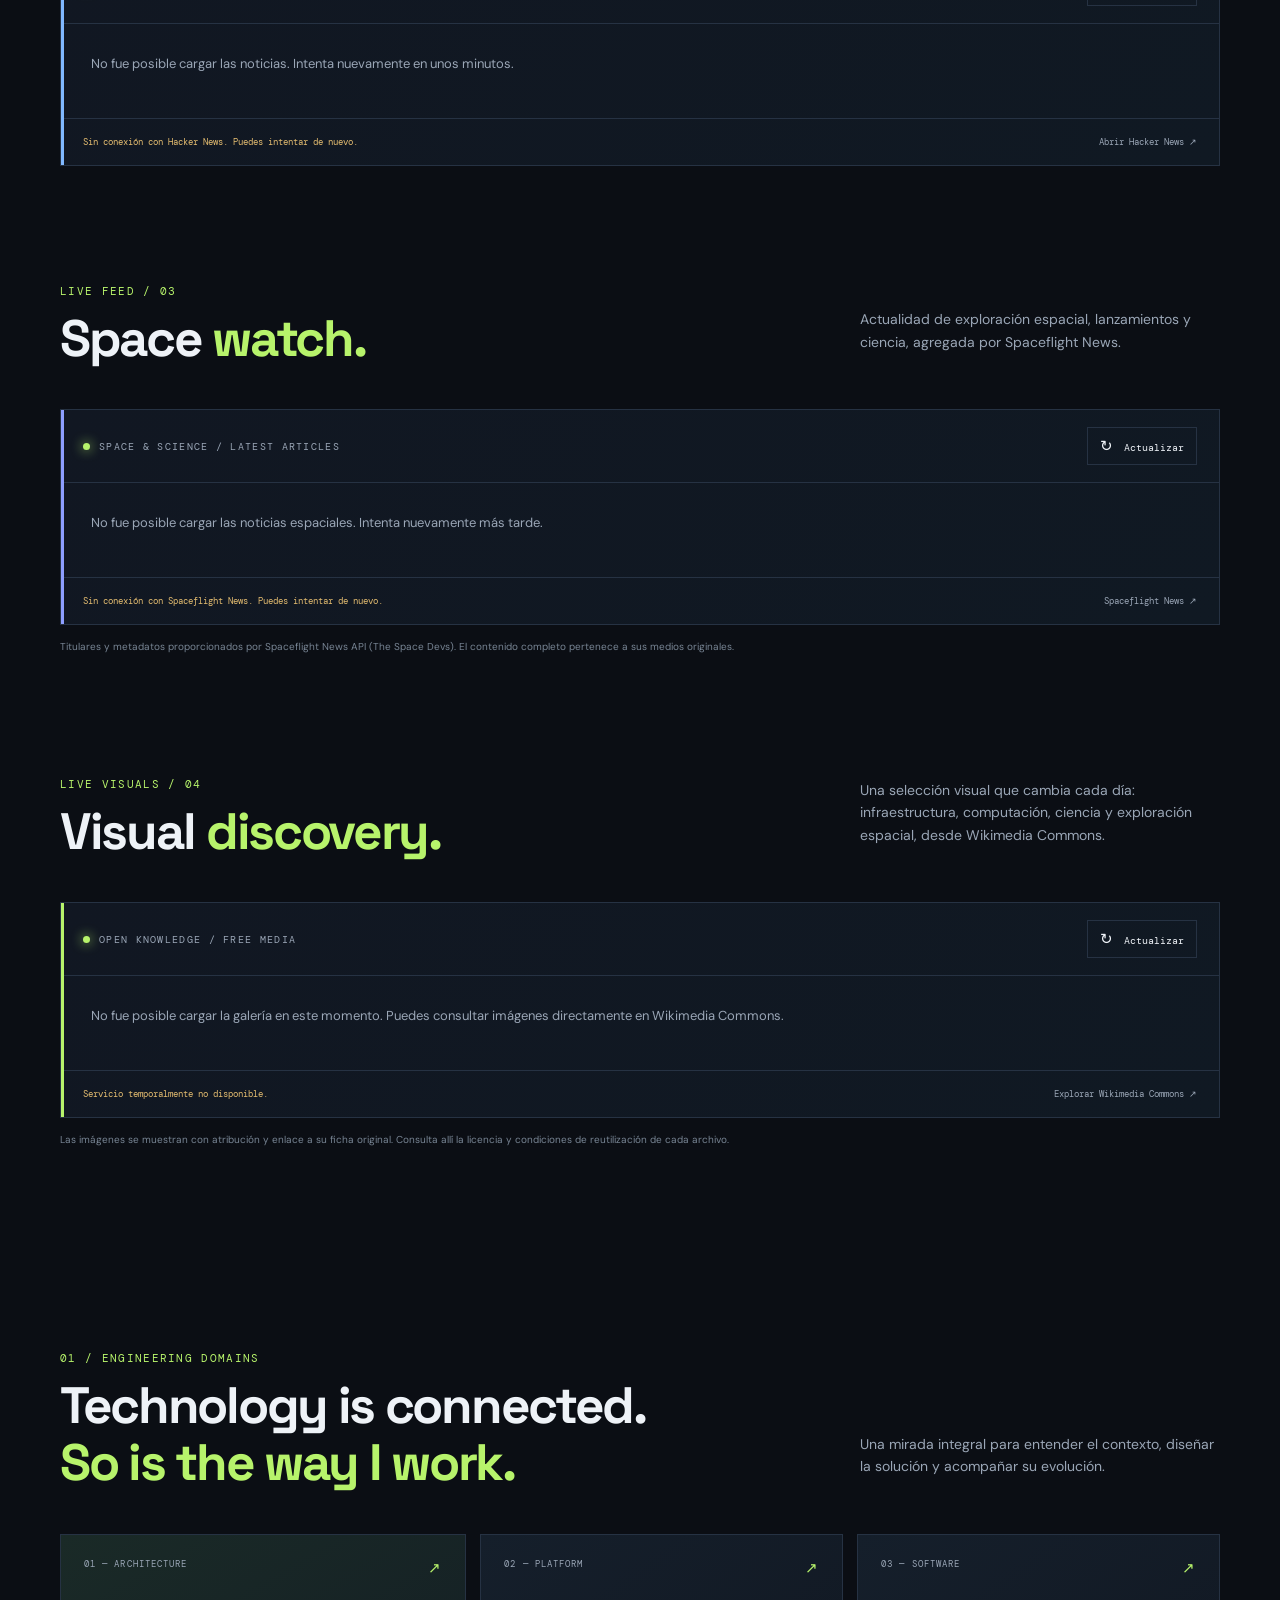
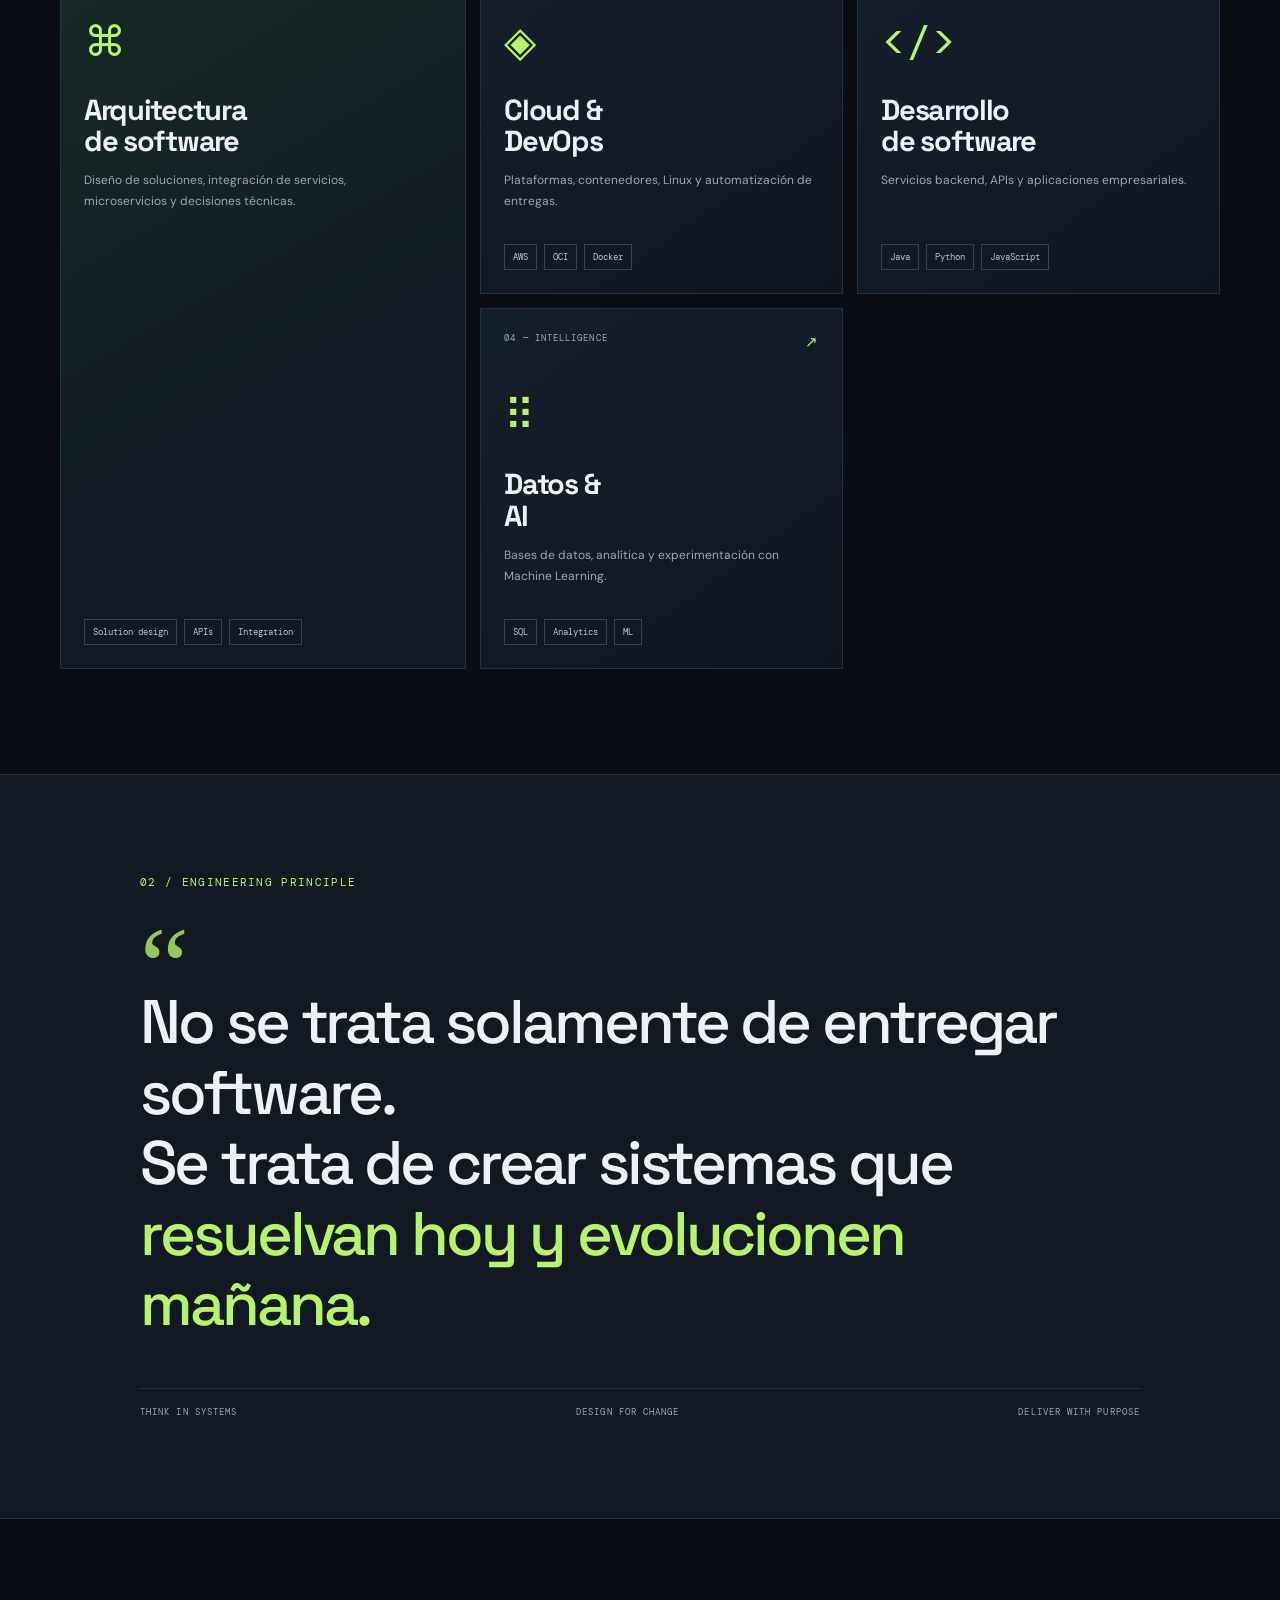
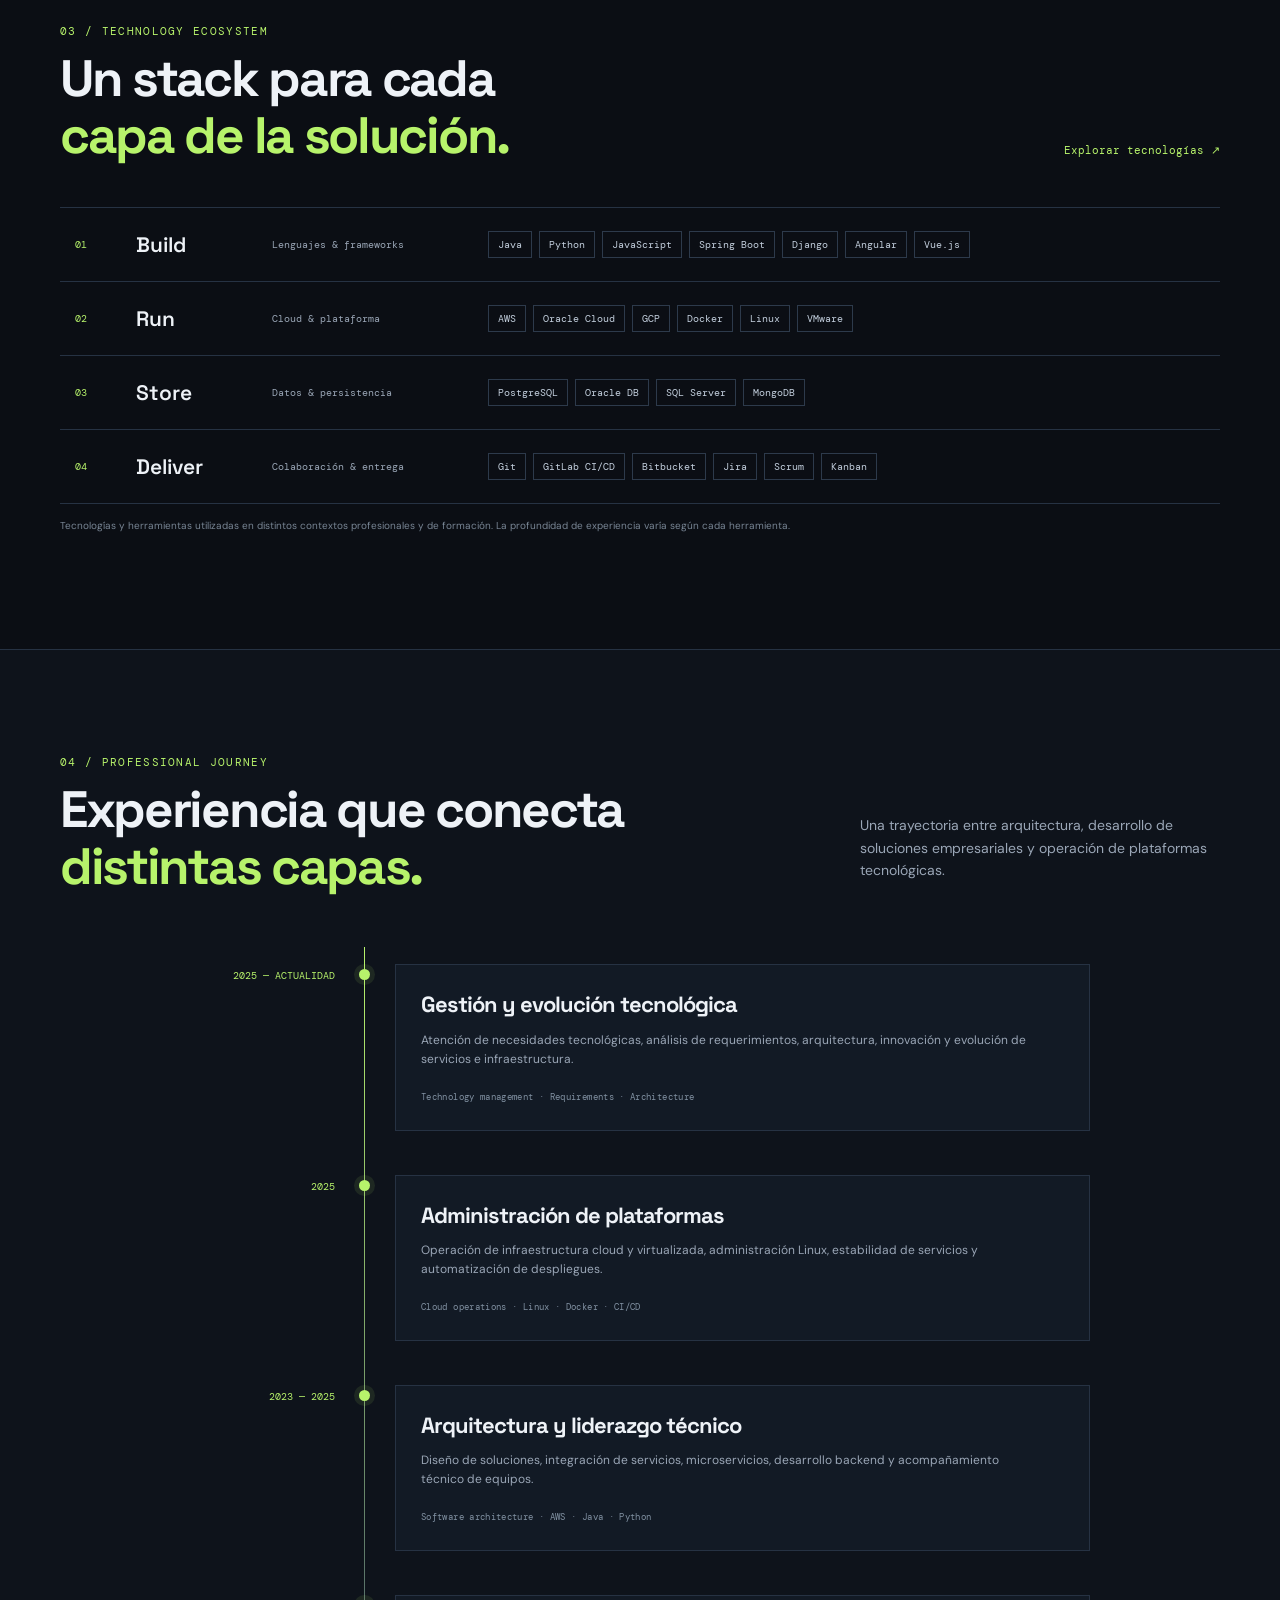
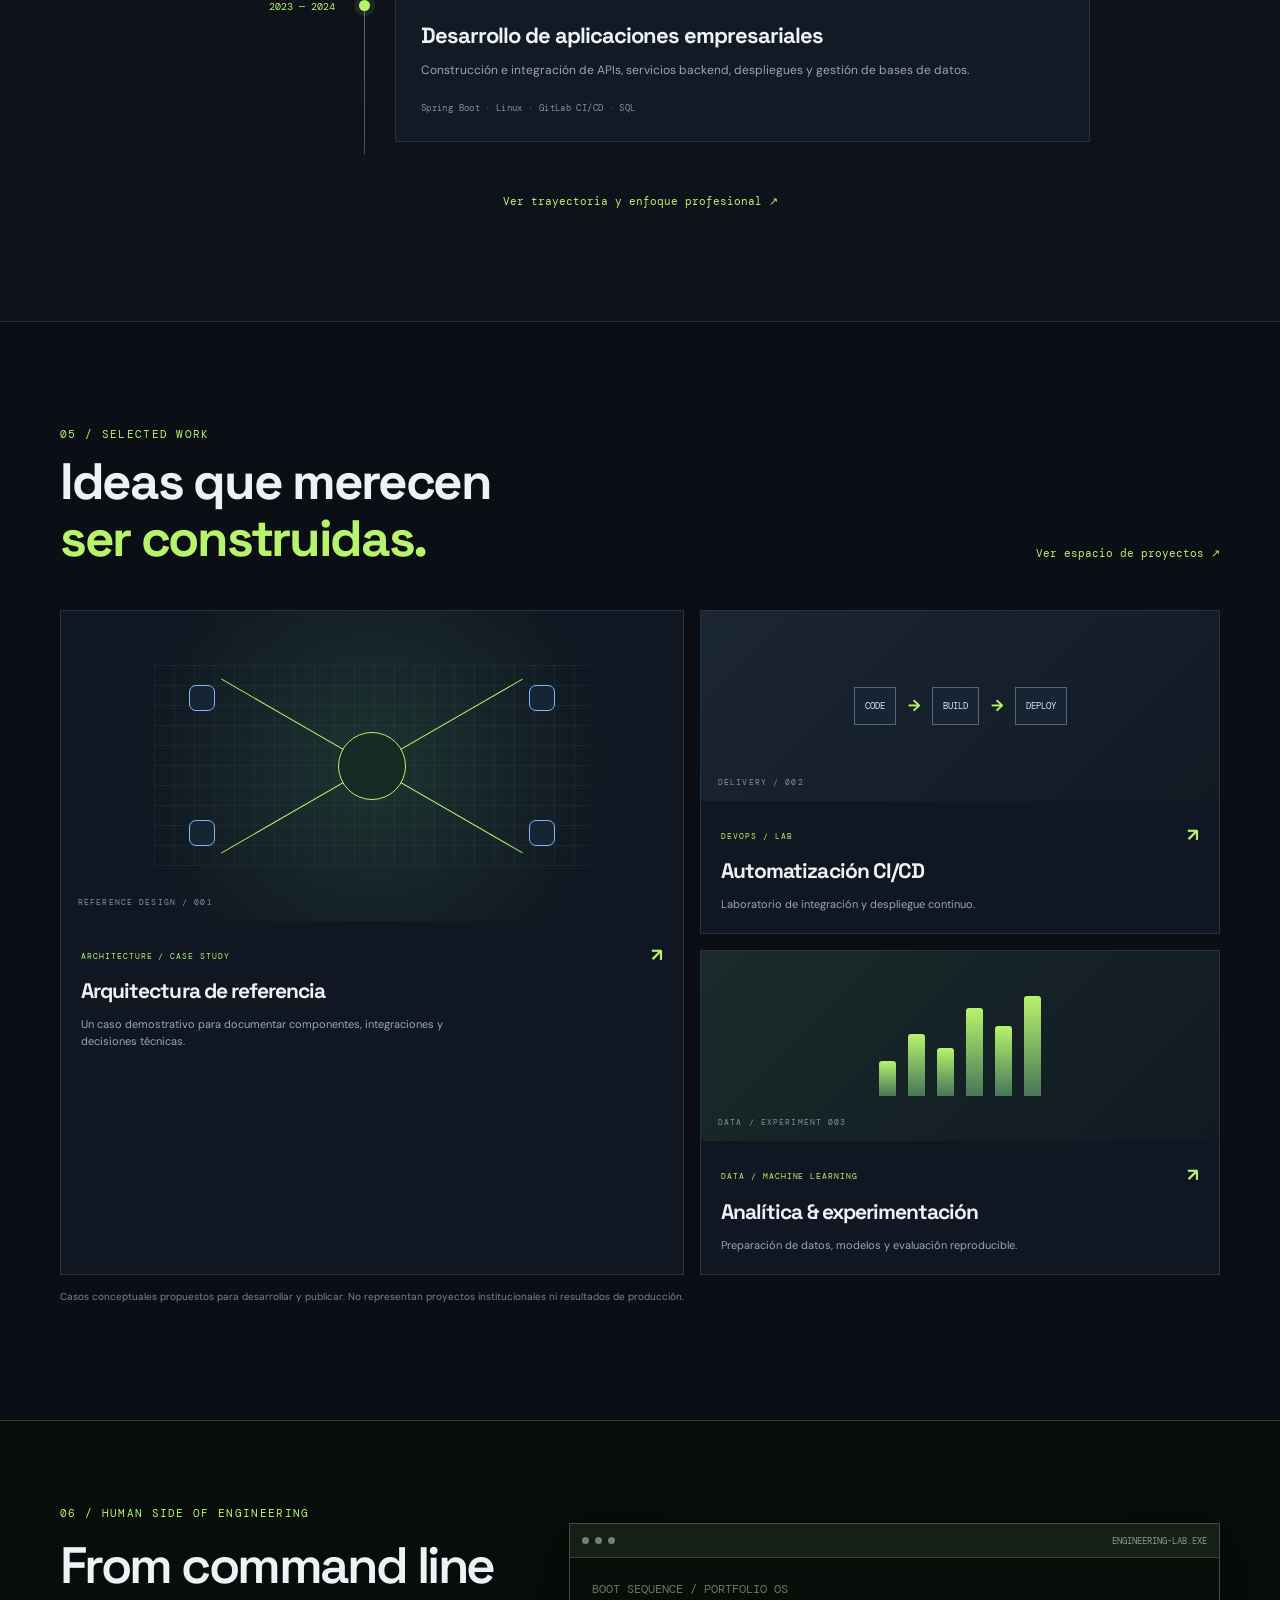
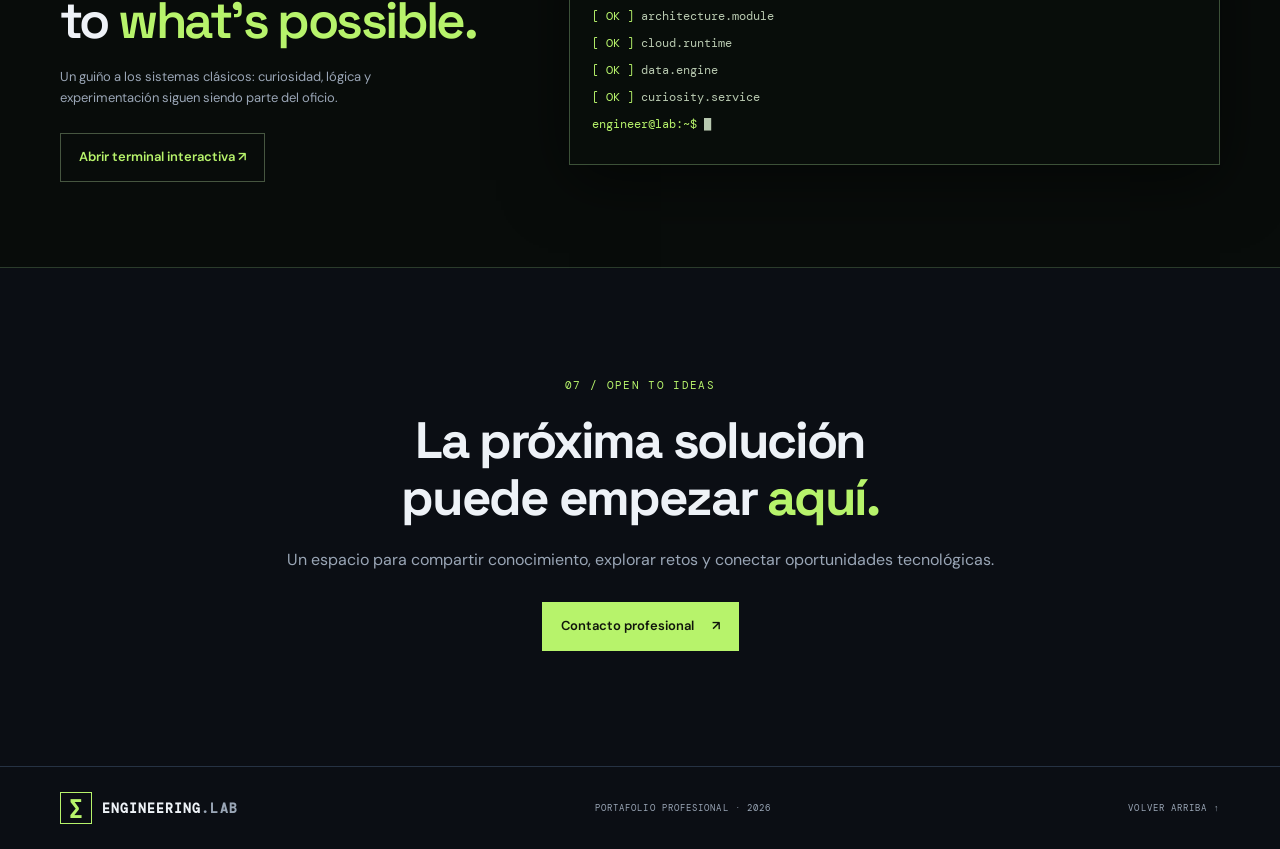
==== commit b6e72019: "nueva integracion wikimedia" ====
--- a/index.html
+++ b/index.html
@@ -11,6 +11,7 @@
   <script defer src="assets/js/services/frankfurter.js"></script>
   <script defer src="assets/js/services/hackernews.js"></script>
   <script defer src="assets/js/services/spaceflight.js"></script>
+  <script defer src="assets/js/services/wikimedia.js"></script>
 </head>
 <body>
 <header class="site-header">
@@ -127,6 +128,24 @@
     <p class="micro-note">Titulares y metadatos proporcionados por Spaceflight News API (The Space Devs). El contenido completo pertenece a sus medios originales.</p>
   </section>
 
+  <section class="live-commons section container" aria-labelledby="commons-title">
+    <div class="section-heading">
+      <div><p class="eyebrow">LIVE VISUALS / 04</p><h2 id="commons-title">Visual <em>discovery.</em></h2></div>
+      <p class="section-intro">Una selección visual que cambia cada día: infraestructura, computación, ciencia y exploración espacial, desde Wikimedia Commons.</p>
+    </div>
+    <div class="commons-panel" data-wikimedia-widget>
+      <div class="commons-panel-head">
+        <div><span class="market-live-dot"></span><span class="market-label">OPEN KNOWLEDGE / FREE MEDIA</span></div>
+        <button class="market-refresh" type="button" data-wikimedia-refresh><span aria-hidden="true">↻</span> Actualizar</button>
+      </div>
+      <div class="commons-grid" data-wikimedia-list aria-live="polite">
+        <div class="commons-loading"><span class="news-skeleton"></span><span class="news-skeleton"></span><span class="news-skeleton"></span></div>
+      </div>
+      <div class="commons-panel-foot"><span data-wikimedia-status role="status" aria-live="polite">Buscando imágenes y licencias…</span><a href="https://commons.wikimedia.org/" target="_blank" rel="noopener noreferrer">Explorar Wikimedia Commons ↗</a></div>
+    </div>
+    <p class="micro-note">Las imágenes se muestran con atribución y enlace a su ficha original. Consulta allí la licencia y condiciones de reutilización de cada archivo.</p>
+  </section>
+
   <section class="section container">
     <div class="section-heading"><div><p class="eyebrow">01 / ENGINEERING DOMAINS</p><h2>Technology is connected.<br><em>So is the way I work.</em></h2></div><p class="section-intro">Una mirada integral para entender el contexto, diseñar la solución y acompañar su evolución.</p></div>
     <div class="domain-grid">
--- a/assets/css/styles.css
+++ b/assets/css/styles.css
@@ -221,3 +221,36 @@
 @media(max-width:760px){.space-card{grid-template-columns:1fr}.space-card-image,.space-card-image img{min-height:180px;height:180px;position:relative}.space-card-image img{position:absolute}.space-card-body{padding:18px 20px}}
 @media(max-width:600px){.live-space{padding-top:10px;padding-bottom:65px}.space-grid{grid-template-columns:1fr}.space-card:nth-child(odd){border-right:0}.space-panel-head,.space-panel-foot{padding:14px 17px}.space-panel-foot{display:grid;gap:8px}}
 @media(prefers-reduced-motion:reduce){.space-card{animation:none}.space-card-image img{transition:none}}
+
+
+/* LIVE VISUALS / WIKIMEDIA COMMONS */
+.live-commons{padding-top:24px;padding-bottom:88px}
+.commons-panel{border:1px solid var(--line);background:linear-gradient(135deg,var(--panel),#101923);position:relative;overflow:hidden}
+.commons-panel:before{content:"";position:absolute;inset:0 auto 0 0;width:3px;background:#b7f36b}
+.commons-panel-head,.commons-panel-foot{display:flex;align-items:center;justify-content:space-between;gap:16px;padding:17px 22px}
+.commons-panel-head{border-bottom:1px solid var(--line)}
+.commons-panel-head>div{display:flex;align-items:center;gap:9px}
+.commons-grid{display:grid;grid-template-columns:repeat(3,minmax(0,1fr));gap:0}
+.commons-card{min-width:0;border-right:1px solid var(--line);border-bottom:1px solid var(--line);animation:spaceCardIn .45s ease both;animation-delay:calc(var(--commons-card-index,0)*80ms)}
+.commons-card:last-child{border-right:0}
+.commons-image-link{display:block;height:210px;overflow:hidden;background:radial-gradient(circle at 50% 45%,#253c53,#111923 72%)}
+.commons-image-link img{width:100%;height:100%;object-fit:cover;transition:transform .55s ease}
+.commons-card:hover .commons-image-link img{transform:scale(1.045)}
+.commons-card-body{padding:17px 19px 19px;display:flex;flex-direction:column;align-items:flex-start;min-height:145px}
+.commons-card-index{font:9px var(--mono);letter-spacing:.12em;color:var(--accent);margin-bottom:10px}
+.commons-card-title{font:500 14px/1.4 var(--display);color:var(--text);text-decoration:none;overflow-wrap:anywhere}
+.commons-card-title:hover{color:var(--accent)}
+.commons-attribution{font:10px/1.5 var(--mono);color:var(--muted);margin:10px 0 8px}
+.commons-license{font:9px/1.5 var(--mono);color:var(--blue);text-decoration:none;margin-top:auto}
+.commons-license:hover{text-decoration:underline}
+.commons-panel-foot{border-top:1px solid var(--line);font:9px var(--mono);color:var(--muted);flex-wrap:wrap}
+.commons-panel-foot [data-wikimedia-status]{color:var(--accent)}
+.commons-panel-foot>a{color:var(--muted);text-decoration:none}
+.commons-panel-foot>a:hover{color:var(--accent)}
+.commons-panel.is-loading .market-refresh span{animation:marketSpin .8s linear infinite}
+.commons-panel.is-stale .commons-panel-foot [data-wikimedia-status]{color:#e5bd70}
+.commons-loading{grid-column:1/-1;padding:25px;display:grid;gap:12px}
+.commons-empty{grid-column:1/-1;padding:30px;color:var(--muted);font-size:13px}
+@media(max-width:760px){.commons-grid{grid-template-columns:1fr 1fr}.commons-card:nth-child(2){border-right:0}.commons-image-link{height:190px}}
+@media(max-width:600px){.live-commons{padding-top:10px;padding-bottom:65px}.commons-grid{grid-template-columns:1fr}.commons-card{border-right:0}.commons-image-link{height:210px}.commons-panel-head,.commons-panel-foot{padding:14px 17px}.commons-panel-foot{display:grid;gap:8px}.commons-card-body{min-height:unset}}
+@media(prefers-reduced-motion:reduce){.commons-card,.commons-image-link img{animation:none;transition:none}}
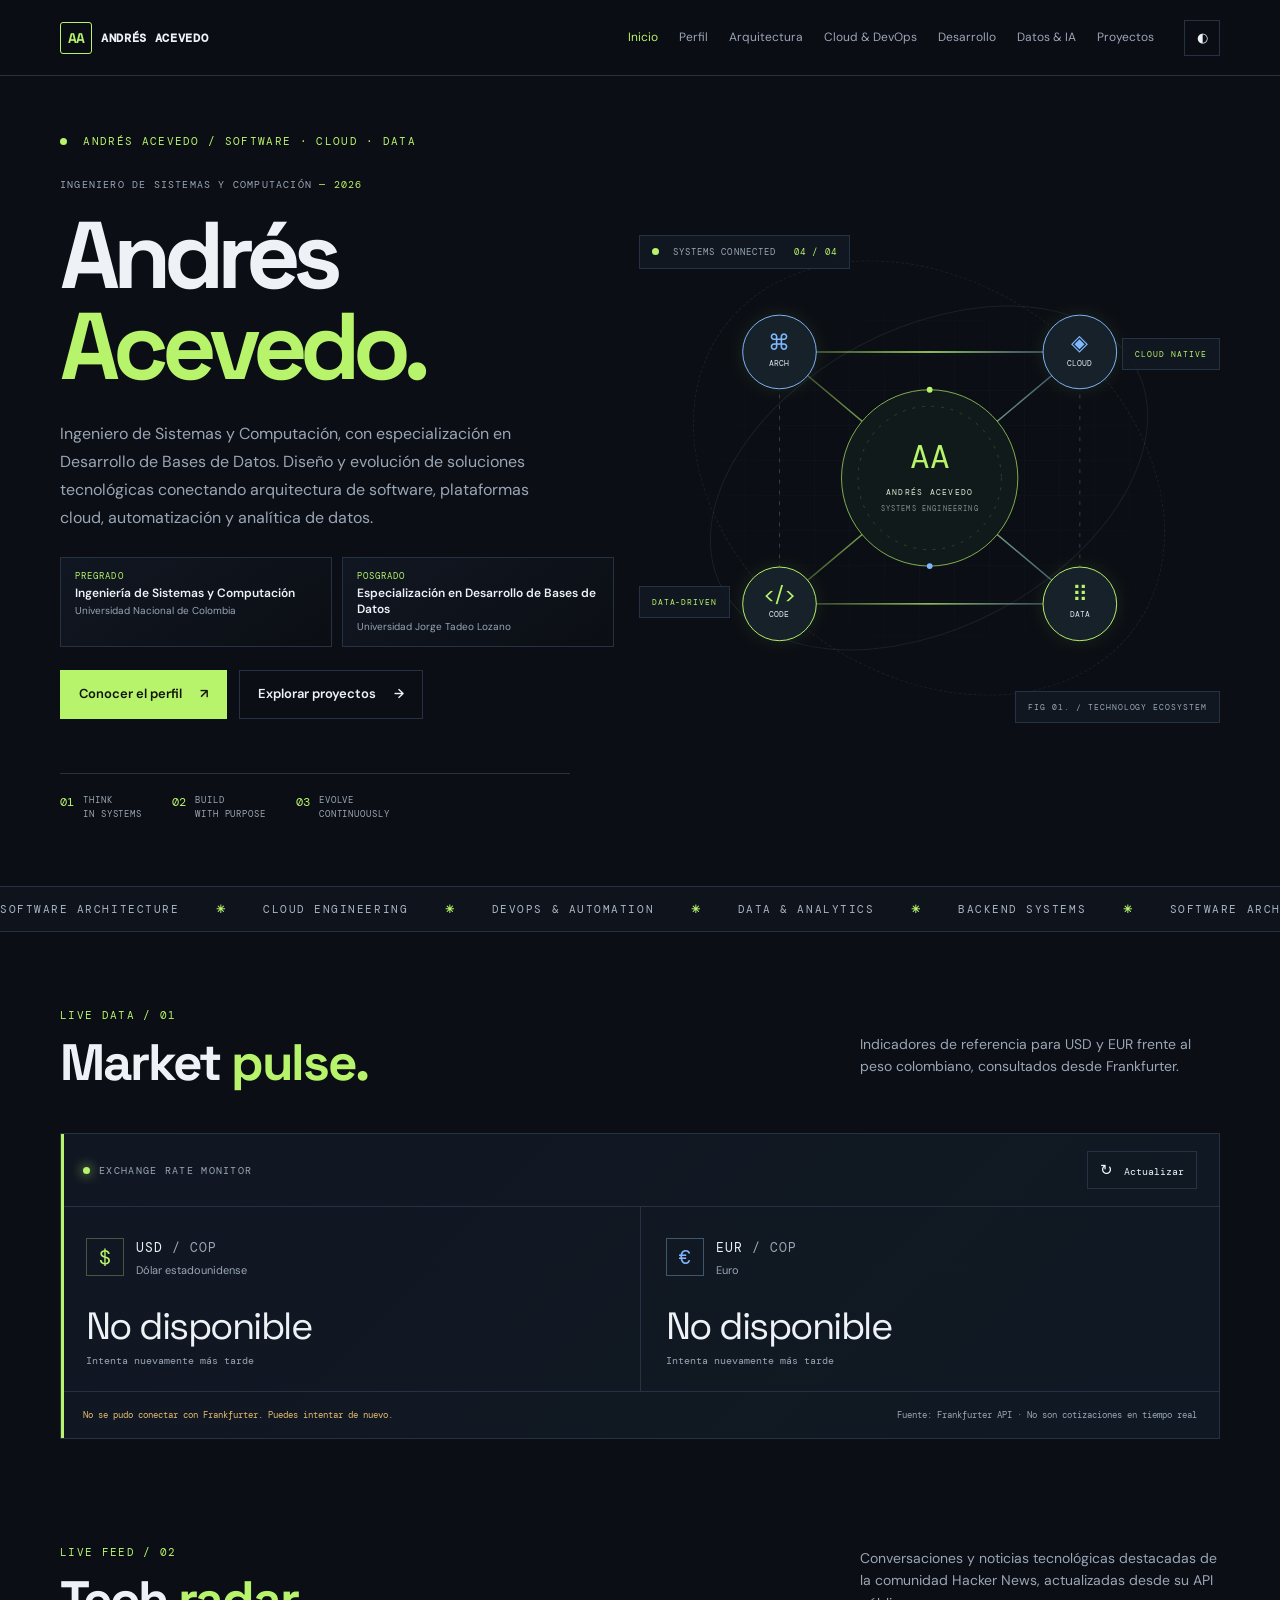
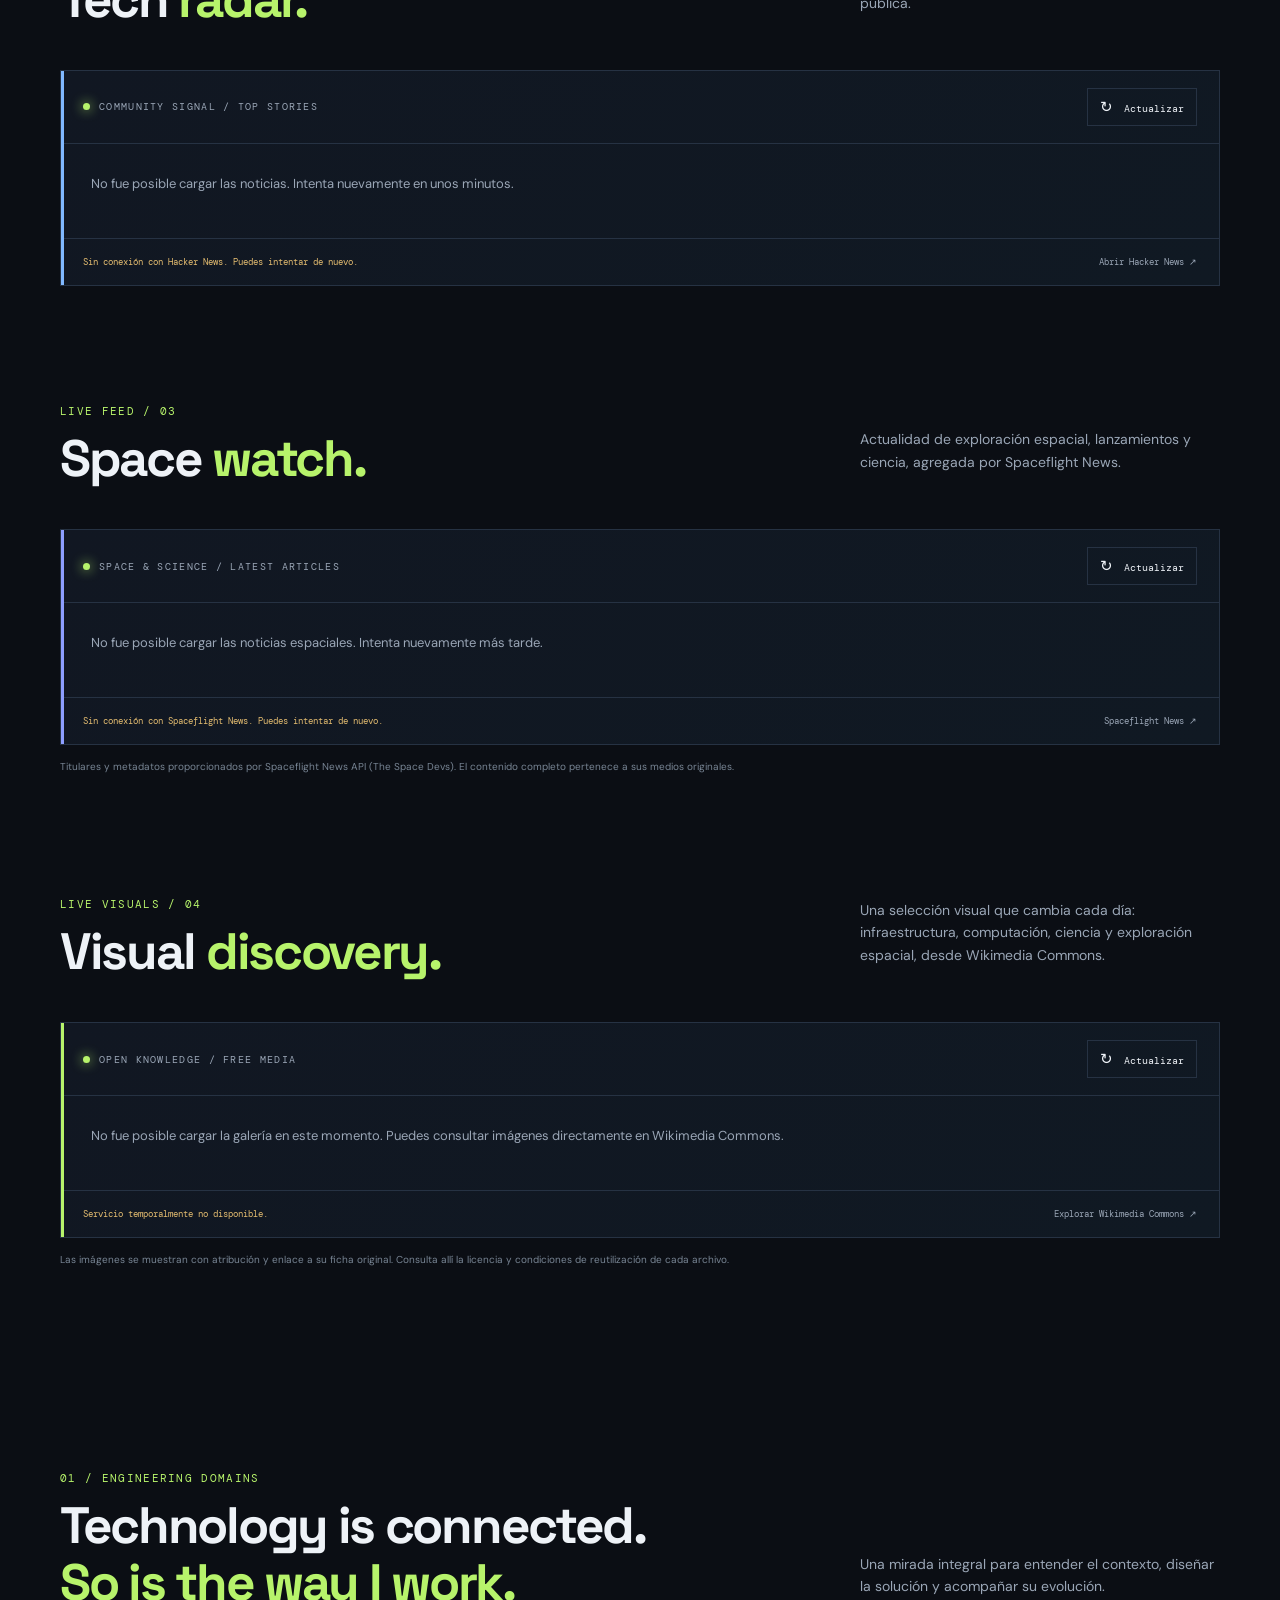
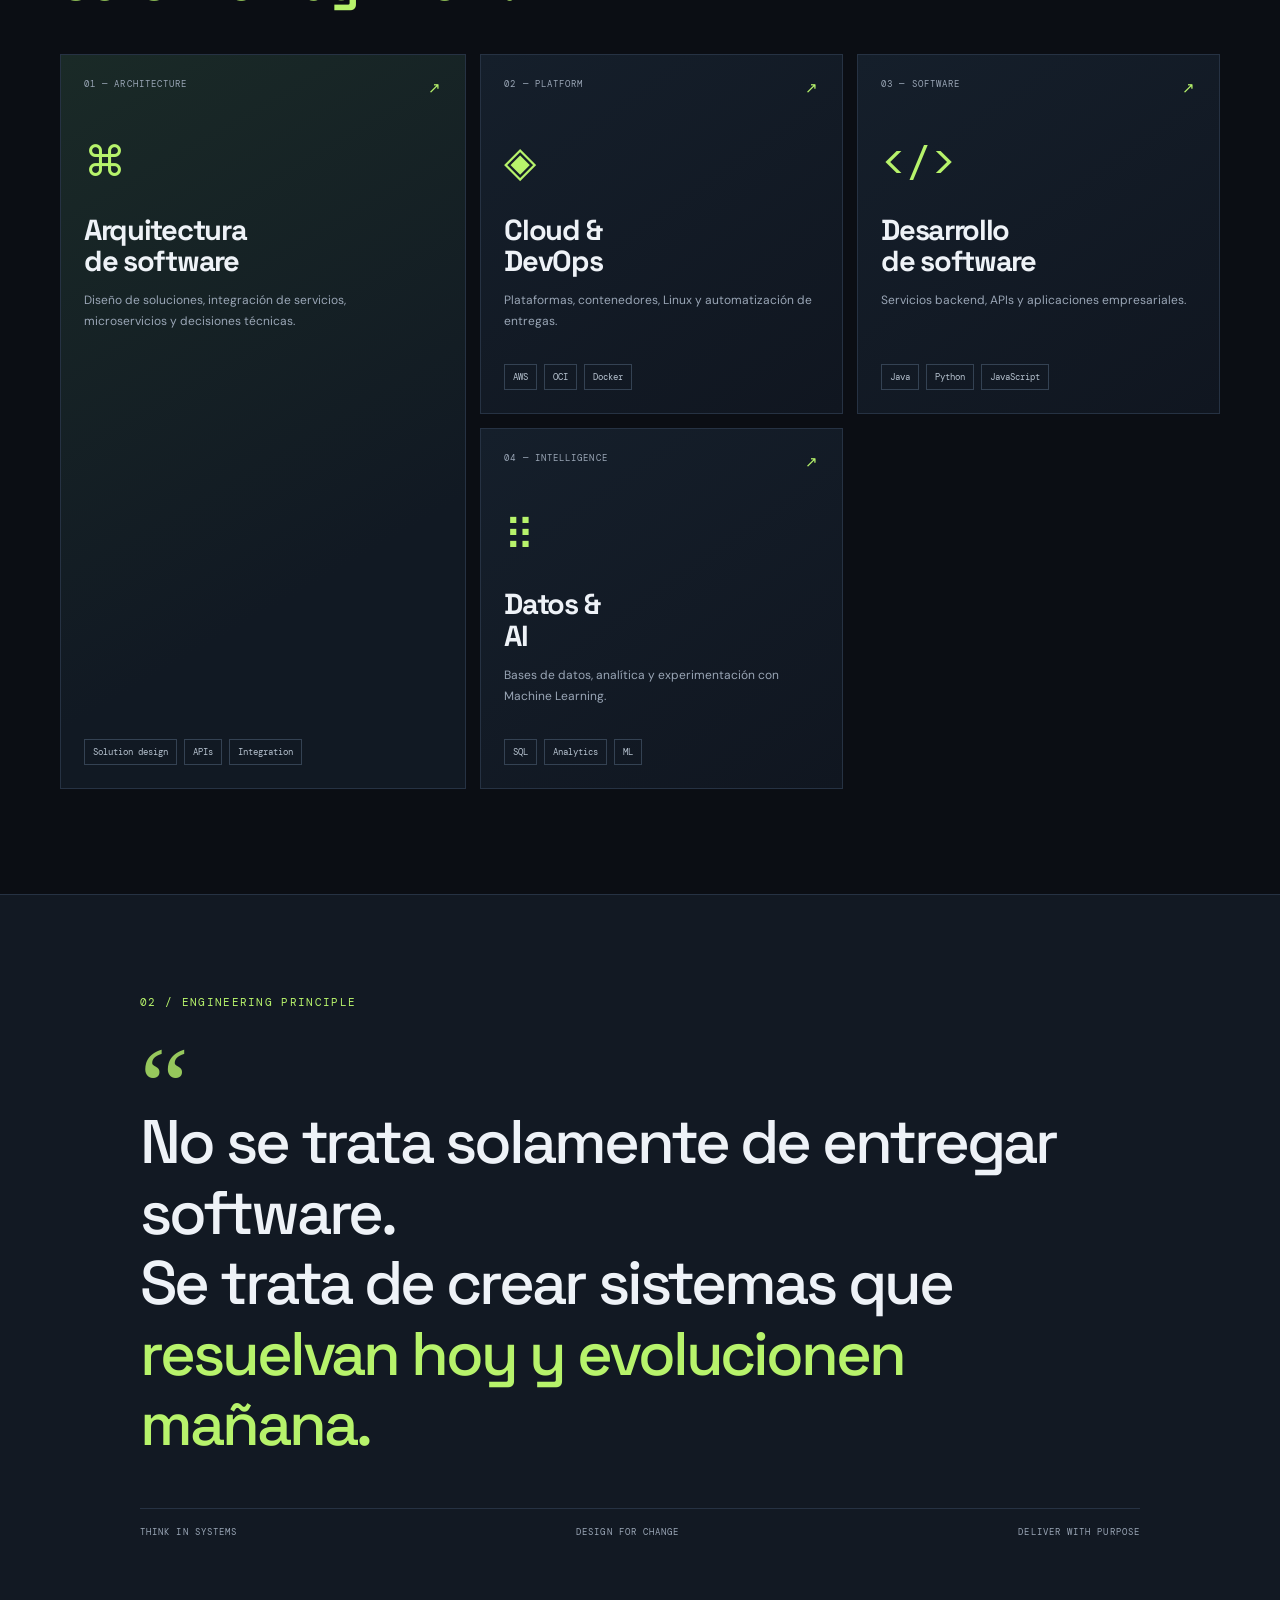
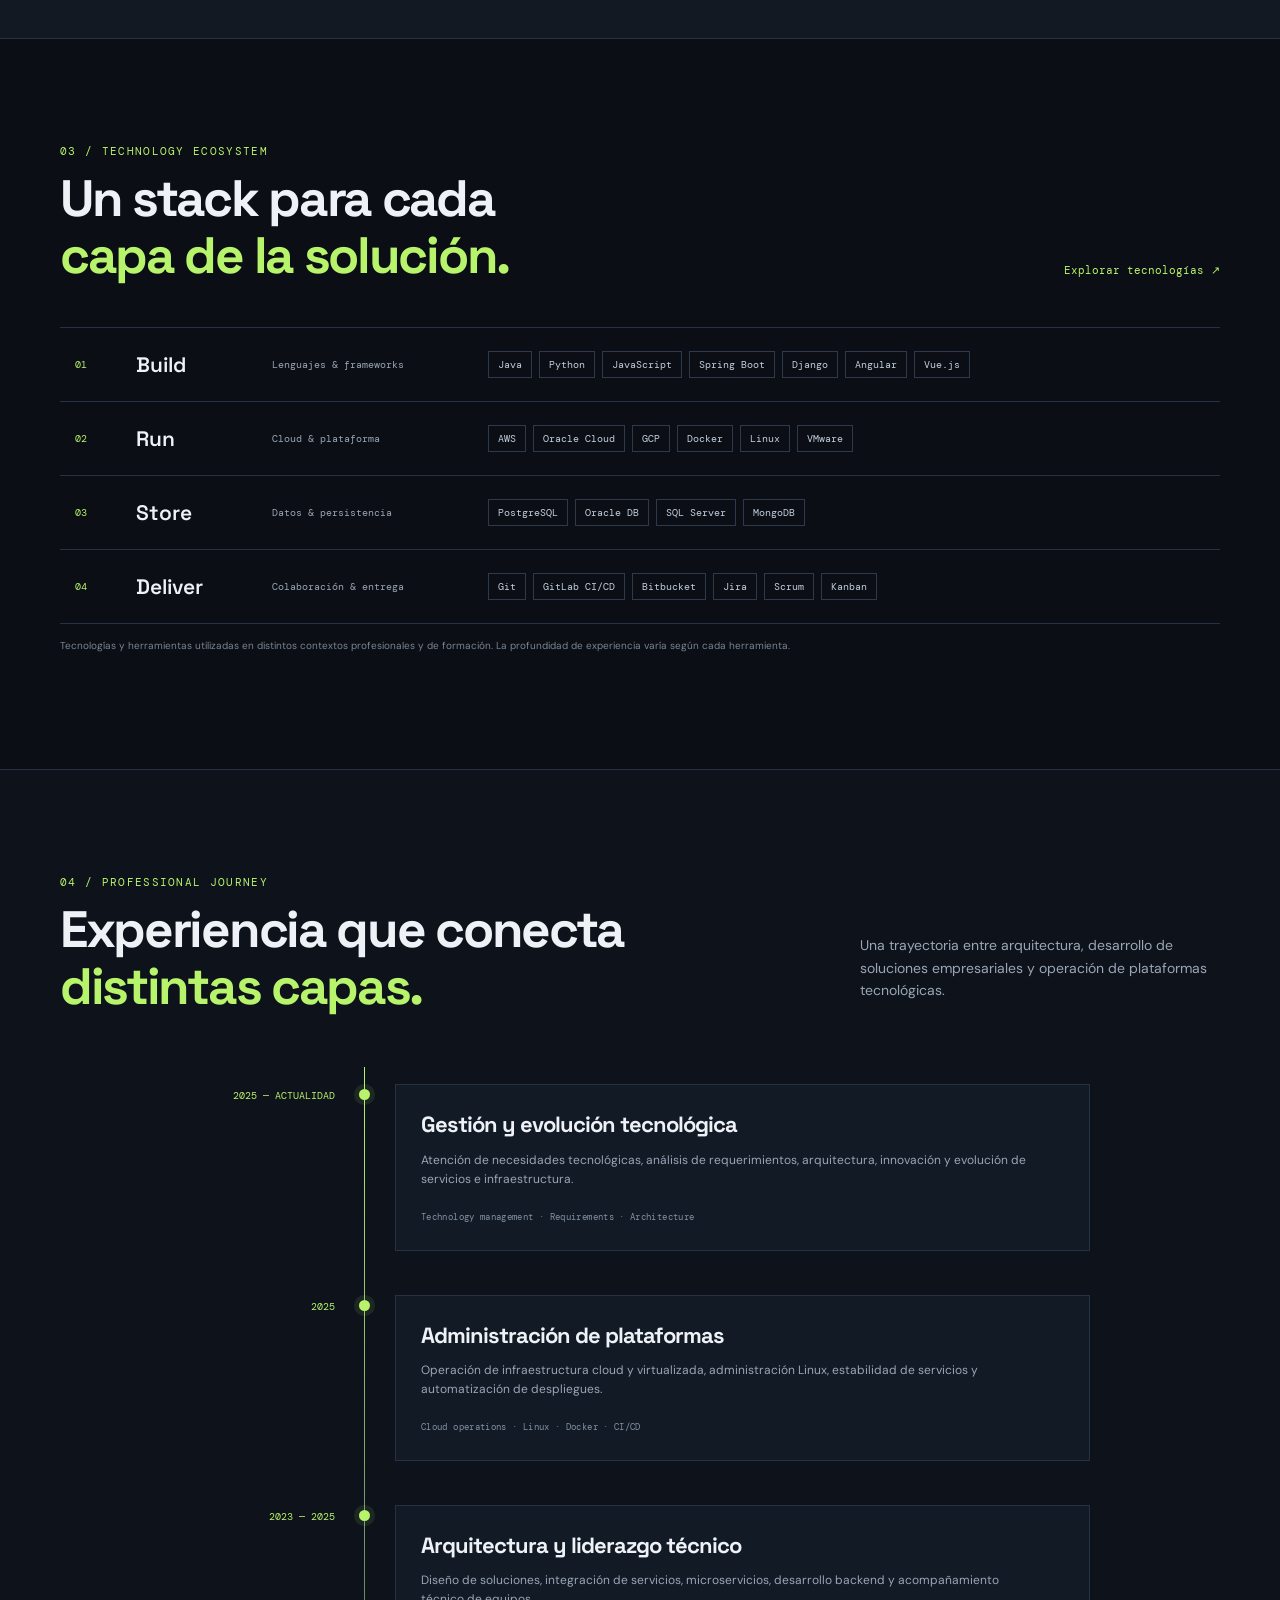
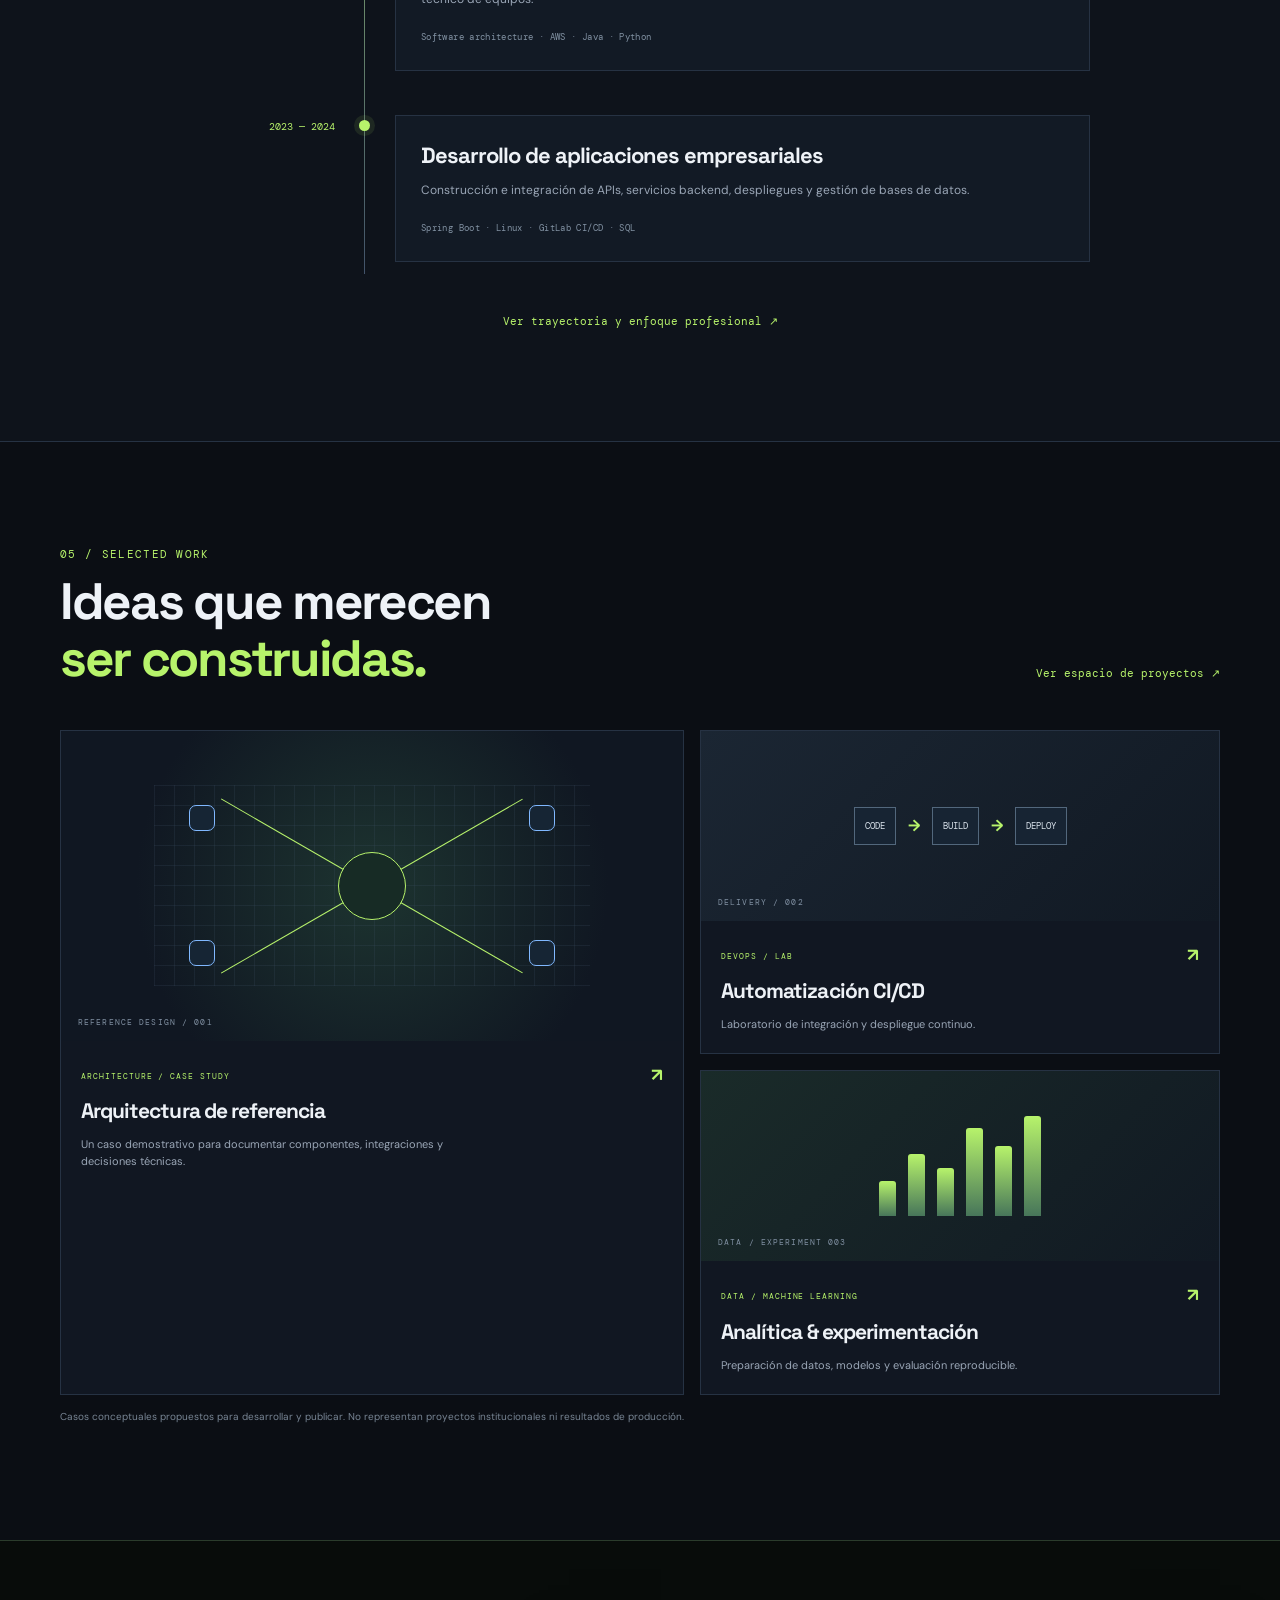
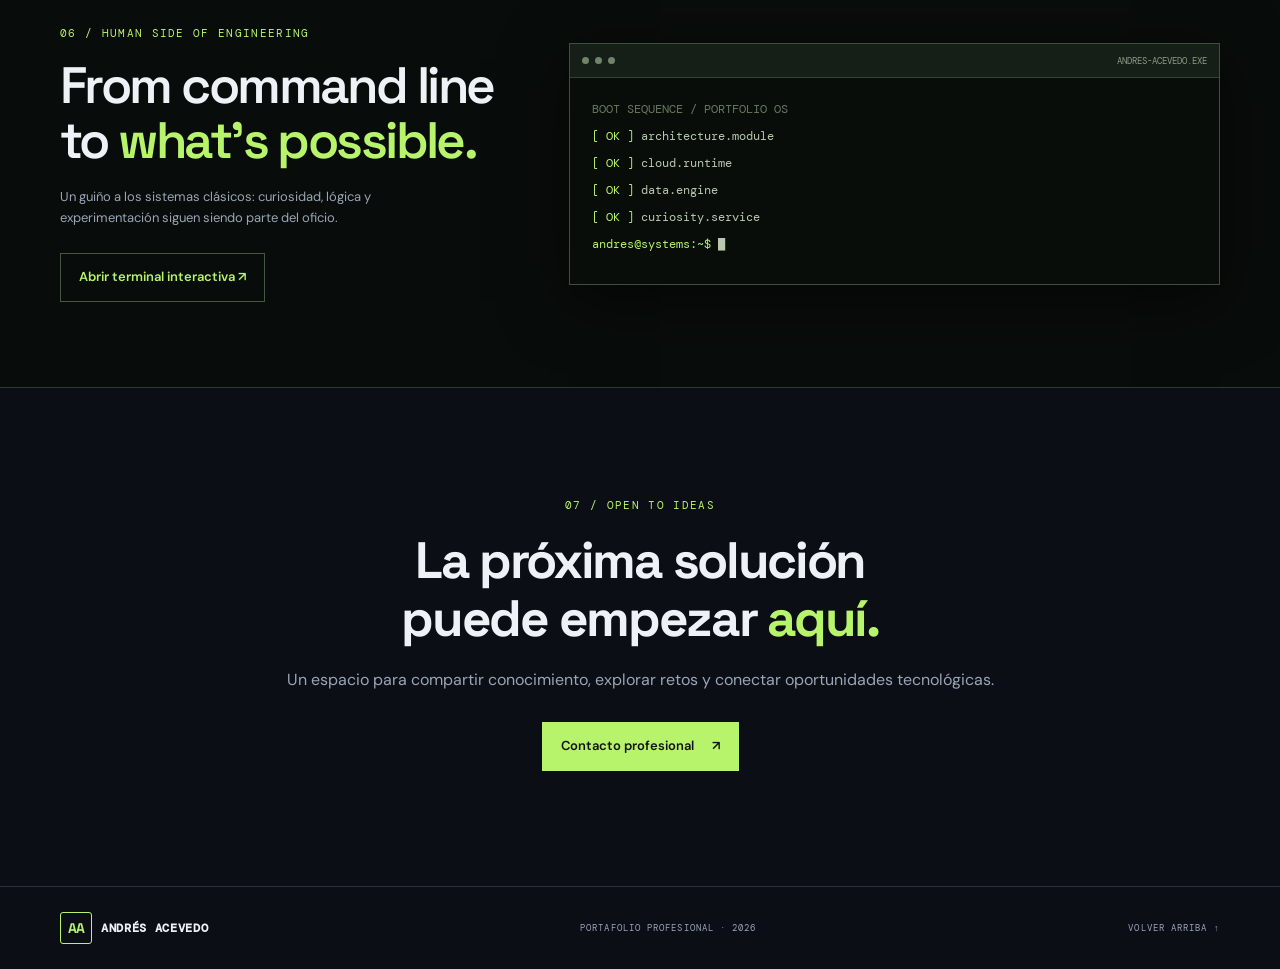
==== commit 82fec024: "nueva imagen" ====
--- a/index.html
+++ b/index.html
@@ -2,9 +2,9 @@
 <html lang="es">
 <head>
   <meta charset="utf-8"><meta name="viewport" content="width=device-width, initial-scale=1">
-  <meta name="description" content="Portafolio profesional de ingeniería de software, arquitectura, cloud, DevOps y datos.">
+  <meta name="description" content="Portafolio profesional de Andrés Acevedo, Ingeniero de Sistemas y Computación de la Universidad Nacional de Colombia y Especialista en Desarrollo de Bases de Datos de la Universidad Jorge Tadeo Lozano. Arquitectura de software, cloud, DevOps y datos."><meta name="author" content="Andrés Acevedo"><meta property="og:type" content="website"><meta property="og:locale" content="es_CO"><meta property="og:title" content="Andrés Acevedo | Ingeniero de Sistemas y Computación"><meta property="og:description" content="Portafolio profesional de Andrés Acevedo, Ingeniero de Sistemas y Computación de la Universidad Nacional de Colombia y Especialista en Desarrollo de Bases de Datos de la Universidad Jorge Tadeo Lozano. Arquitectura de software, cloud, DevOps y datos.">
   <meta name="theme-color" content="#0b0e14">
-  <title>Ingeniería en evolución — Portafolio</title>
+  <title>Andrés Acevedo | Ingeniero de Sistemas y Computación</title>
   <link rel="icon" href="assets/favicon.svg" type="image/svg+xml">
   <link rel="stylesheet" href="assets/css/styles.css">
   <script defer src="assets/js/main.js"></script>
@@ -15,7 +15,7 @@
 </head>
 <body>
 <header class="site-header">
-  <a class="brand" href="index.html" aria-label="Inicio"><span class="brand-mark">∑</span><span>ENGINEERING<span class="brand-muted">.LAB</span></span></a>
+  <a class="brand" href="index.html" aria-label="Andrés Acevedo — inicio"><span class="brand-mark" aria-hidden="true">AA</span><span class="brand-name">ANDRÉS ACEVEDO</span></a>
   <button class="menu-toggle" aria-label="Abrir menú" aria-expanded="false">☰</button>
   <nav class="nav">
     <a class="active" href="index.html">Inicio</a><a href="pages/perfil.html">Perfil</a>
@@ -28,10 +28,14 @@
 <main>
   <section class="hero-v2 container">
     <div class="hero-v2-copy">
-      <div class="eyebrow"><span class="pulse"></span> SOFTWARE ENGINEERING / SYSTEMS THINKING</div>
-      <p class="hero-kicker">INDEPENDENT TECHNOLOGY PORTFOLIO <span>— 2026</span></p>
-      <h1>Engineering<br><em>what’s next.</em></h1>
-      <p class="hero-lead">Diseño y evolución de soluciones tecnológicas conectando arquitectura de software, plataformas cloud, automatización y datos.</p>
+      <div class="eyebrow"><span class="pulse"></span> ANDRÉS ACEVEDO / SOFTWARE · CLOUD · DATA</div>
+      <p class="hero-kicker">INGENIERO DE SISTEMAS Y COMPUTACIÓN <span>— <span data-current-year>2026</span></span></p>
+      <h1>Andrés<br><em>Acevedo.</em></h1>
+      <p class="hero-lead">Ingeniero de Sistemas y Computación, con especialización en Desarrollo de Bases de Datos. Diseño y evolución de soluciones tecnológicas conectando arquitectura de software, plataformas cloud, automatización y analítica de datos.</p>
+      <div class="identity-education" aria-label="Formación académica principal">
+        <div><span>PREGRADO</span><strong>Ingeniería de Sistemas y Computación</strong><small>Universidad Nacional de Colombia</small></div>
+        <div><span>POSGRADO</span><strong>Especialización en Desarrollo de Bases de Datos</strong><small>Universidad Jorge Tadeo Lozano</small></div>
+      </div>
       <div class="hero-actions">
         <a class="button button-primary" href="pages/perfil.html">Conocer el perfil <span>↗</span></a>
         <a class="button button-quiet" href="pages/proyectos.html">Explorar proyectos <span>→</span></a>
@@ -51,9 +55,9 @@
         <path d="M145 130 L145 390 M455 130 L455 390" stroke="#52677c" stroke-opacity=".55" stroke-dasharray="4 7" fill="none"/>
         <circle cx="300" cy="260" r="91" fill="#101a1a" stroke="#b7f36b" stroke-opacity=".7"/>
         <circle cx="300" cy="260" r="74" fill="none" stroke="#b7f36b" stroke-opacity=".18" stroke-dasharray="3 7"/>
-        <text x="300" y="250" text-anchor="middle" fill="#b7f36b" font-size="42" font-family="DM Mono">∑</text>
-        <text x="300" y="278" text-anchor="middle" fill="#dce8d5" font-size="10" letter-spacing="2" font-family="DM Mono">ENGINEERING</text>
-        <text x="300" y="294" text-anchor="middle" fill="#82918a" font-size="8" letter-spacing="2" font-family="DM Mono">CORE SYSTEM</text>
+        <text x="300" y="250" text-anchor="middle" fill="#b7f36b" font-size="34" font-family="DM Mono">AA</text>
+        <text x="300" y="278" text-anchor="middle" fill="#dce8d5" font-size="8" letter-spacing="1.3" font-family="DM Mono">ANDRÉS ACEVEDO</text>
+        <text x="300" y="294" text-anchor="middle" fill="#82918a" font-size="7" letter-spacing="1.2" font-family="DM Mono">SYSTEMS ENGINEERING</text>
         <g class="diagram-node" transform="translate(145 130)"><circle r="38" fill="#17212a" stroke="#80b8ff"/><text y="-2" text-anchor="middle" fill="#80b8ff" font-size="23">⌘</text><text y="14" text-anchor="middle" fill="#dce4ed" font-size="8" font-family="DM Mono">ARCH</text></g>
         <g class="diagram-node" transform="translate(455 130)"><circle r="38" fill="#17212a" stroke="#80b8ff"/><text y="-2" text-anchor="middle" fill="#80b8ff" font-size="23">◈</text><text y="14" text-anchor="middle" fill="#dce4ed" font-size="8" font-family="DM Mono">CLOUD</text></g>
         <g class="diagram-node" transform="translate(145 390)"><circle r="38" fill="#17212a" stroke="#b7f36b"/><text y="-2" text-anchor="middle" fill="#b7f36b" font-size="23">&lt;/&gt;</text><text y="14" text-anchor="middle" fill="#dce4ed" font-size="8" font-family="DM Mono">CODE</text></g>
@@ -190,9 +194,12 @@
     <p class="micro-note">Casos conceptuales propuestos para desarrollar y publicar. No representan proyectos institucionales ni resultados de producción.</p>
   </section>
 
-  <section class="retro-v2"><div class="container retro-v2-inner"><div><p class="eyebrow">06 / HUMAN SIDE OF ENGINEERING</p><h2>From command line<br>to <em>what’s possible.</em></h2><p>Un guiño a los sistemas clásicos: curiosidad, lógica y experimentación siguen siendo parte del oficio.</p><a class="button button-outline" href="pages/lab.html">Abrir terminal interactiva ↗</a></div><div class="terminal terminal-v2"><div class="terminal-bar"><span></span><span></span><span></span><b>ENGINEERING-LAB.EXE</b></div><div class="terminal-body"><p class="terminal-dim">BOOT SEQUENCE / PORTFOLIO OS</p><p><span class="terminal-ok">[ OK ]</span> architecture.module</p><p><span class="terminal-ok">[ OK ]</span> cloud.runtime</p><p><span class="terminal-ok">[ OK ]</span> data.engine</p><p><span class="terminal-ok">[ OK ]</span> curiosity.service</p><p><span class="terminal-prompt">engineer@lab:~$</span> <span class="terminal-cursor">█</span></p></div></div></div></section>
+  <section class="retro-v2"><div class="container retro-v2-inner"><div><p class="eyebrow">06 / HUMAN SIDE OF ENGINEERING</p><h2>From command line<br>to <em>what’s possible.</em></h2><p>Un guiño a los sistemas clásicos: curiosidad, lógica y experimentación siguen siendo parte del oficio.</p><a class="button button-outline" href="pages/lab.html">Abrir terminal interactiva ↗</a></div><div class="terminal terminal-v2"><div class="terminal-bar"><span></span><span></span><span></span><b>ANDRES-ACEVEDO.EXE</b></div><div class="terminal-body"><p class="terminal-dim">BOOT SEQUENCE / PORTFOLIO OS</p><p><span class="terminal-ok">[ OK ]</span> architecture.module</p><p><span class="terminal-ok">[ OK ]</span> cloud.runtime</p><p><span class="terminal-ok">[ OK ]</span> data.engine</p><p><span class="terminal-ok">[ OK ]</span> curiosity.service</p><p><span class="terminal-prompt">andres@systems:~$</span> <span class="terminal-cursor">█</span></p></div></div></div></section>
 
   <section class="closing container"><p class="eyebrow">07 / OPEN TO IDEAS</p><h2>La próxima solución<br>puede empezar <em>aquí.</em></h2><p>Un espacio para compartir conocimiento, explorar retos y conectar oportunidades tecnológicas.</p><a class="button button-primary" href="pages/contacto.html">Contacto profesional <span>↗</span></a></section>
 </main>
-<footer class="footer"><div class="container footer-inner"><a class="brand" href="index.html"><span class="brand-mark">∑</span><span>ENGINEERING<span class="brand-muted">.LAB</span></span></a><span>PORTAFOLIO PROFESIONAL · 2026</span><a href="#top">VOLVER ARRIBA ↑</a></div></footer>
+<footer class="footer"><div class="container footer-inner"><a class="brand" href="index.html" aria-label="Andrés Acevedo — inicio"><span class="brand-mark" aria-hidden="true">AA</span><span class="brand-name">ANDRÉS ACEVEDO</span></a><span>PORTAFOLIO PROFESIONAL · <span data-current-year>2026</span></span><a href="#top">VOLVER ARRIBA ↑</a></div></footer>
+
+<script defer src="assets/js/config/cloudflare-analytics.config.js"></script>
+<script defer src="assets/js/services/cloudflare-analytics.js"></script>
 </body></html>
--- a/assets/css/styles.css
+++ b/assets/css/styles.css
@@ -254,3 +254,49 @@
 @media(max-width:760px){.commons-grid{grid-template-columns:1fr 1fr}.commons-card:nth-child(2){border-right:0}.commons-image-link{height:190px}}
 @media(max-width:600px){.live-commons{padding-top:10px;padding-bottom:65px}.commons-grid{grid-template-columns:1fr}.commons-card{border-right:0}.commons-image-link{height:210px}.commons-panel-head,.commons-panel-foot{padding:14px 17px}.commons-panel-foot{display:grid;gap:8px}.commons-card-body{min-height:unset}}
 @media(prefers-reduced-motion:reduce){.commons-card,.commons-image-link img{animation:none;transition:none}}
+
+
+/* CONTACT / EMAILJS */
+.contact-form-section{padding:35px 0 100px;border-top:1px solid var(--line)}
+.contact-layout{display:grid;grid-template-columns:minmax(0,.82fr) minmax(0,1.18fr);gap:clamp(35px,7vw,100px);align-items:start}
+.contact-intro h2{font:500 clamp(35px,5vw,58px)/1.04 var(--display);letter-spacing:-.045em;margin:14px 0 20px}
+.contact-intro h2 em{font-style:normal;color:var(--accent)}
+.contact-intro>p:not(.eyebrow){max-width:420px;color:var(--muted);font-size:14px;line-height:1.8}
+.contact-note{display:flex;align-items:center;gap:10px;margin-top:30px;color:var(--muted);font:9px var(--mono);letter-spacing:.12em}
+.status-dot{width:7px;height:7px;border-radius:50%;background:var(--accent);box-shadow:0 0 12px color-mix(in srgb,var(--accent) 65%,transparent)}
+.contact-form-card{border:1px solid var(--line);background:linear-gradient(145deg,var(--panel),#101923);padding:clamp(20px,3vw,34px);position:relative}
+.contact-form-card:before{content:"";position:absolute;inset:0 auto 0 0;width:2px;background:var(--accent)}
+.contact-form{display:grid;gap:19px}
+.form-row{display:grid;gap:8px}
+.form-row label{font:10px var(--mono);letter-spacing:.1em;text-transform:uppercase;color:var(--muted)}
+.form-row input,.form-row textarea{width:100%;border:1px solid var(--line);background:var(--bg);color:var(--text);padding:13px 14px;font:13px/1.5 var(--body);border-radius:0;outline:none;transition:border-color .2s,box-shadow .2s}
+.form-row textarea{resize:vertical;min-height:130px}
+.form-row input:focus,.form-row textarea:focus{border-color:var(--accent);box-shadow:0 0 0 3px color-mix(in srgb,var(--accent) 12%,transparent)}
+.form-row input::placeholder,.form-row textarea::placeholder{color:var(--muted);opacity:.65}
+.field-hint{font:9px var(--mono);color:var(--muted)}
+.form-consent{font-size:10px;line-height:1.6;color:var(--muted)}
+.contact-submit{display:flex;align-items:center;justify-content:space-between;gap:20px;width:100%;cursor:pointer}
+.contact-submit:disabled{opacity:.65;cursor:wait}
+.contact-submit.is-sending [aria-hidden="true"]{animation:marketSpin .8s linear infinite}
+.contact-form-status{margin:0;padding:12px 14px;border:1px solid var(--line);color:var(--muted);font-size:11px;line-height:1.6}
+.contact-form-status[data-state="success"]{border-color:#4c9b75;color:#75c99c}
+.contact-form-status[data-state="error"]{border-color:#bd6b6b;color:#e59a9a}
+.contact-form-status[data-state="pending"]{border-color:#a88b50;color:#d7b976}
+.form-trap{position:absolute!important;width:1px!important;height:1px!important;padding:0!important;margin:-1px!important;overflow:hidden!important;clip:rect(0,0,0,0)!important;white-space:nowrap!important;border:0!important}
+@media(max-width:760px){.contact-layout{grid-template-columns:1fr;gap:30px}.contact-form-section{padding-bottom:65px}}
+@media(prefers-reduced-motion:reduce){.contact-form-card *{scroll-behavior:auto}}
+
+
+/* PERSONAL BRAND — ANDRÉS ACEVEDO */
+.brand{gap:9px;font-size:12px;letter-spacing:.055em}
+.brand-mark{font-family:var(--display);font-size:14px;font-weight:700;letter-spacing:-.08em;border-radius:3px}
+.brand-name{color:var(--text)}
+.hero-v2 h1{max-width:560px}
+.identity-education{display:grid;grid-template-columns:1fr 1fr;gap:10px;max-width:560px;margin:25px 0 0}
+.identity-education>div{padding:12px 14px;border:1px solid var(--line);background:linear-gradient(145deg,var(--panel),transparent);display:flex;flex-direction:column;gap:3px;min-width:0}
+.identity-education span{font:9px var(--mono);letter-spacing:.12em;color:var(--accent)}
+.identity-education strong{font:600 12px/1.35 var(--sans);color:var(--text)}
+.identity-education small{font:10px/1.4 var(--sans);color:var(--muted)}
+.hero-v2 .hero-actions{margin-top:23px}
+@media(max-width:760px){.brand{font-size:11px}.identity-education{grid-template-columns:1fr;max-width:100%;margin-top:20px}.hero-v2 .hero-actions{margin-bottom:35px}}
+@media(max-width:430px){.brand{font-size:10px;gap:7px}.brand-mark{width:30px;height:30px;font-size:13px}.brand-name{letter-spacing:.025em}}
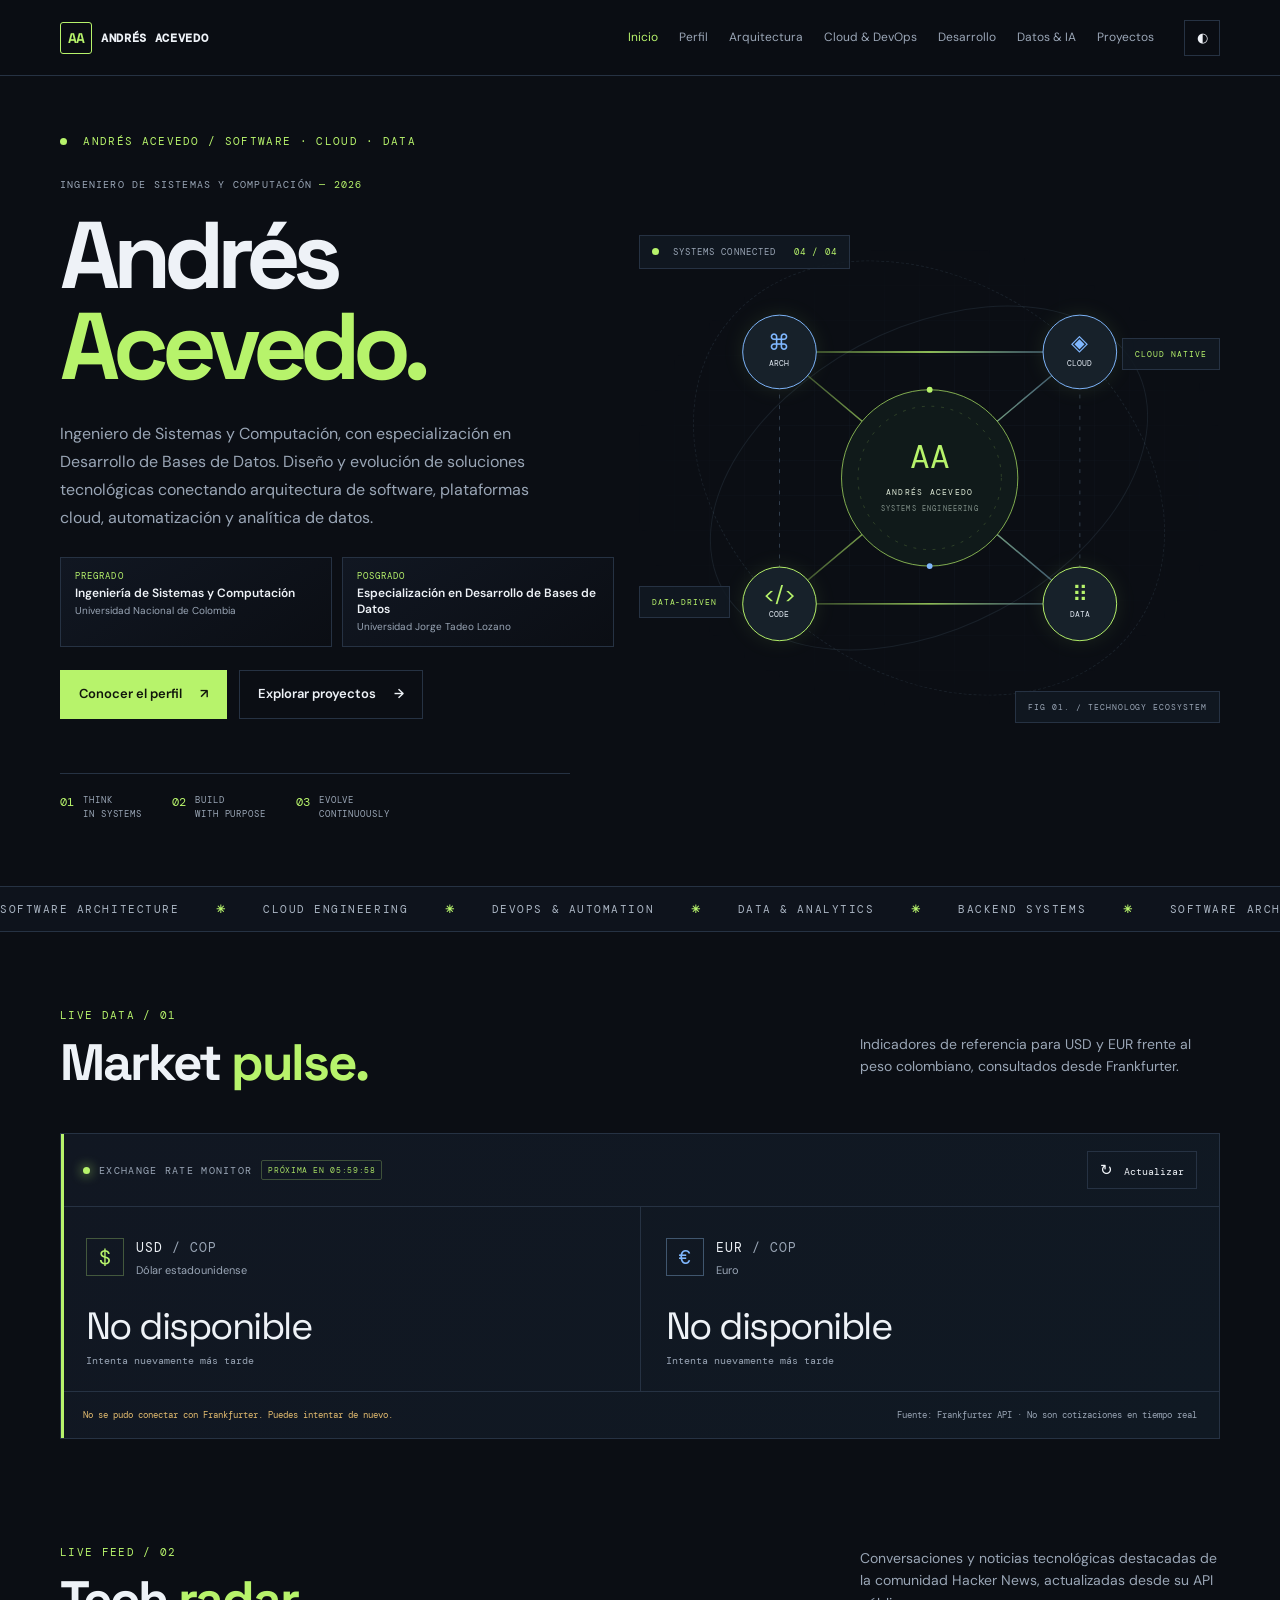
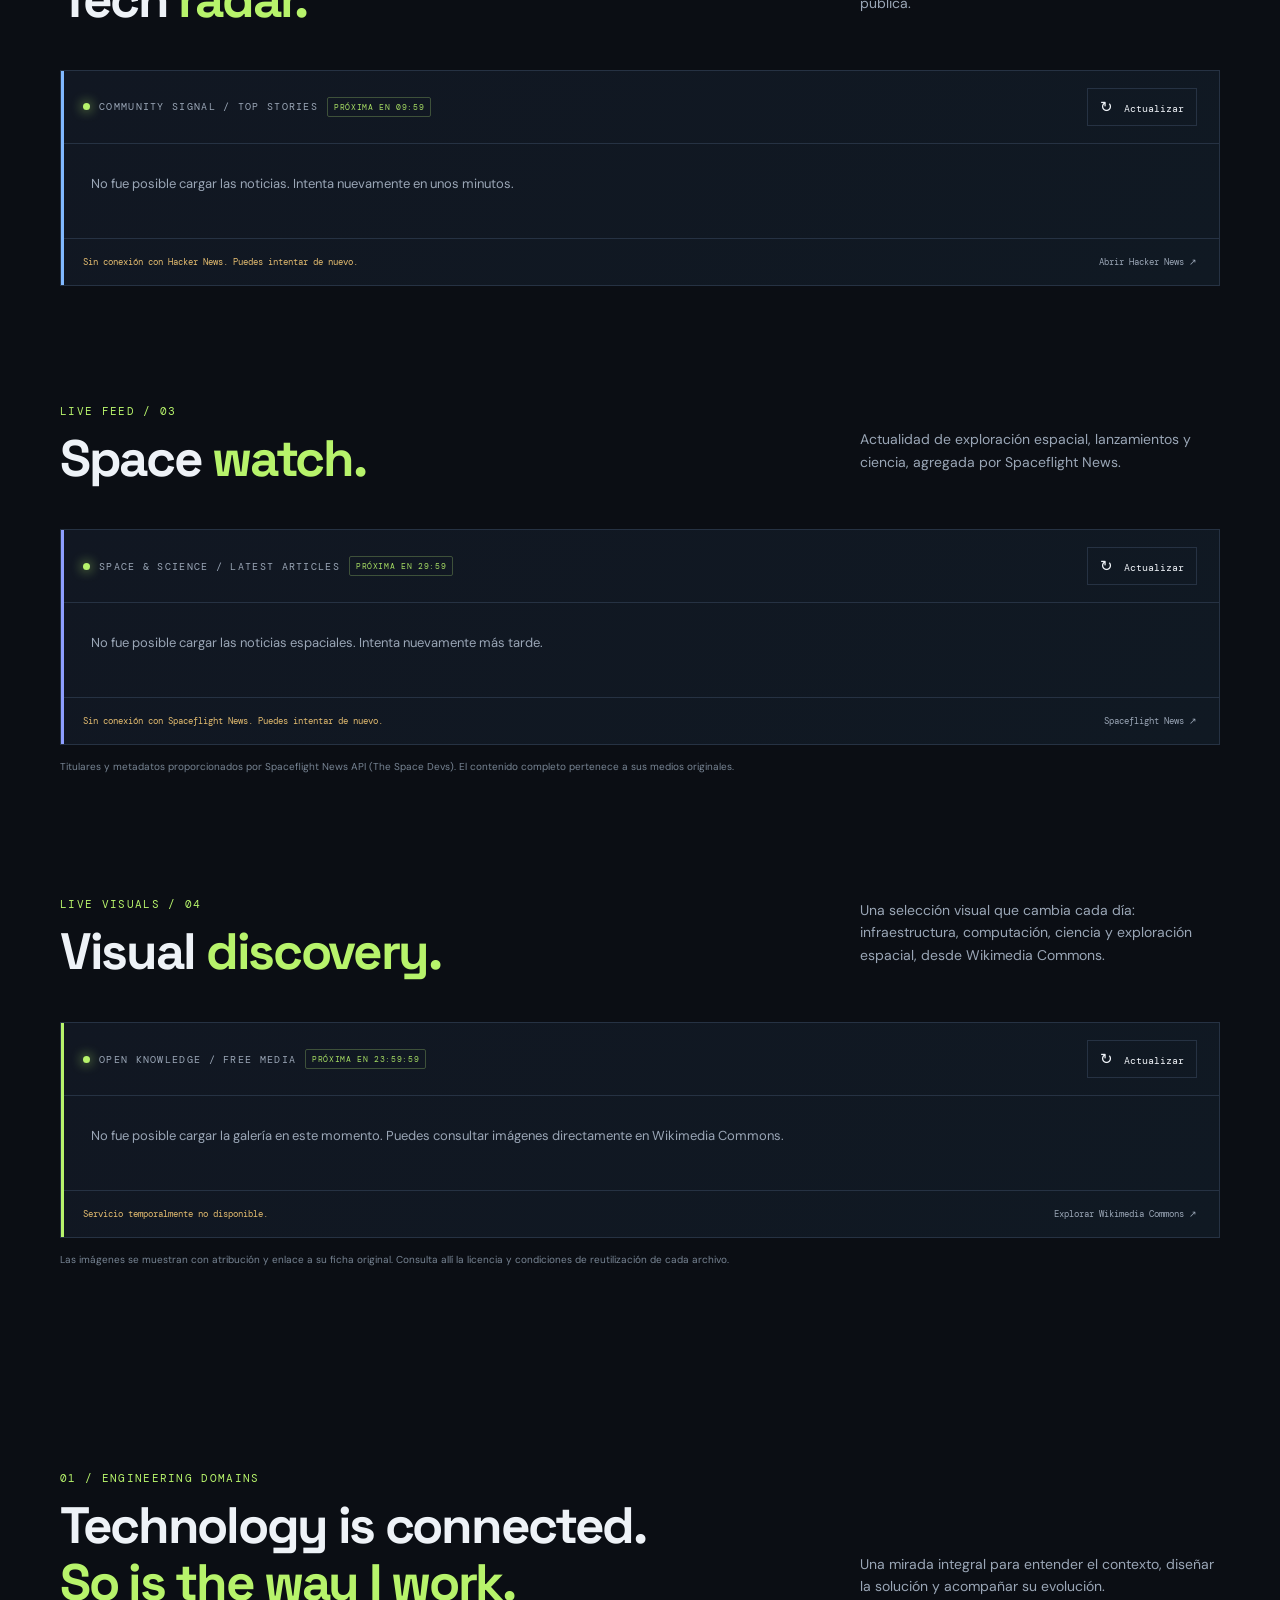
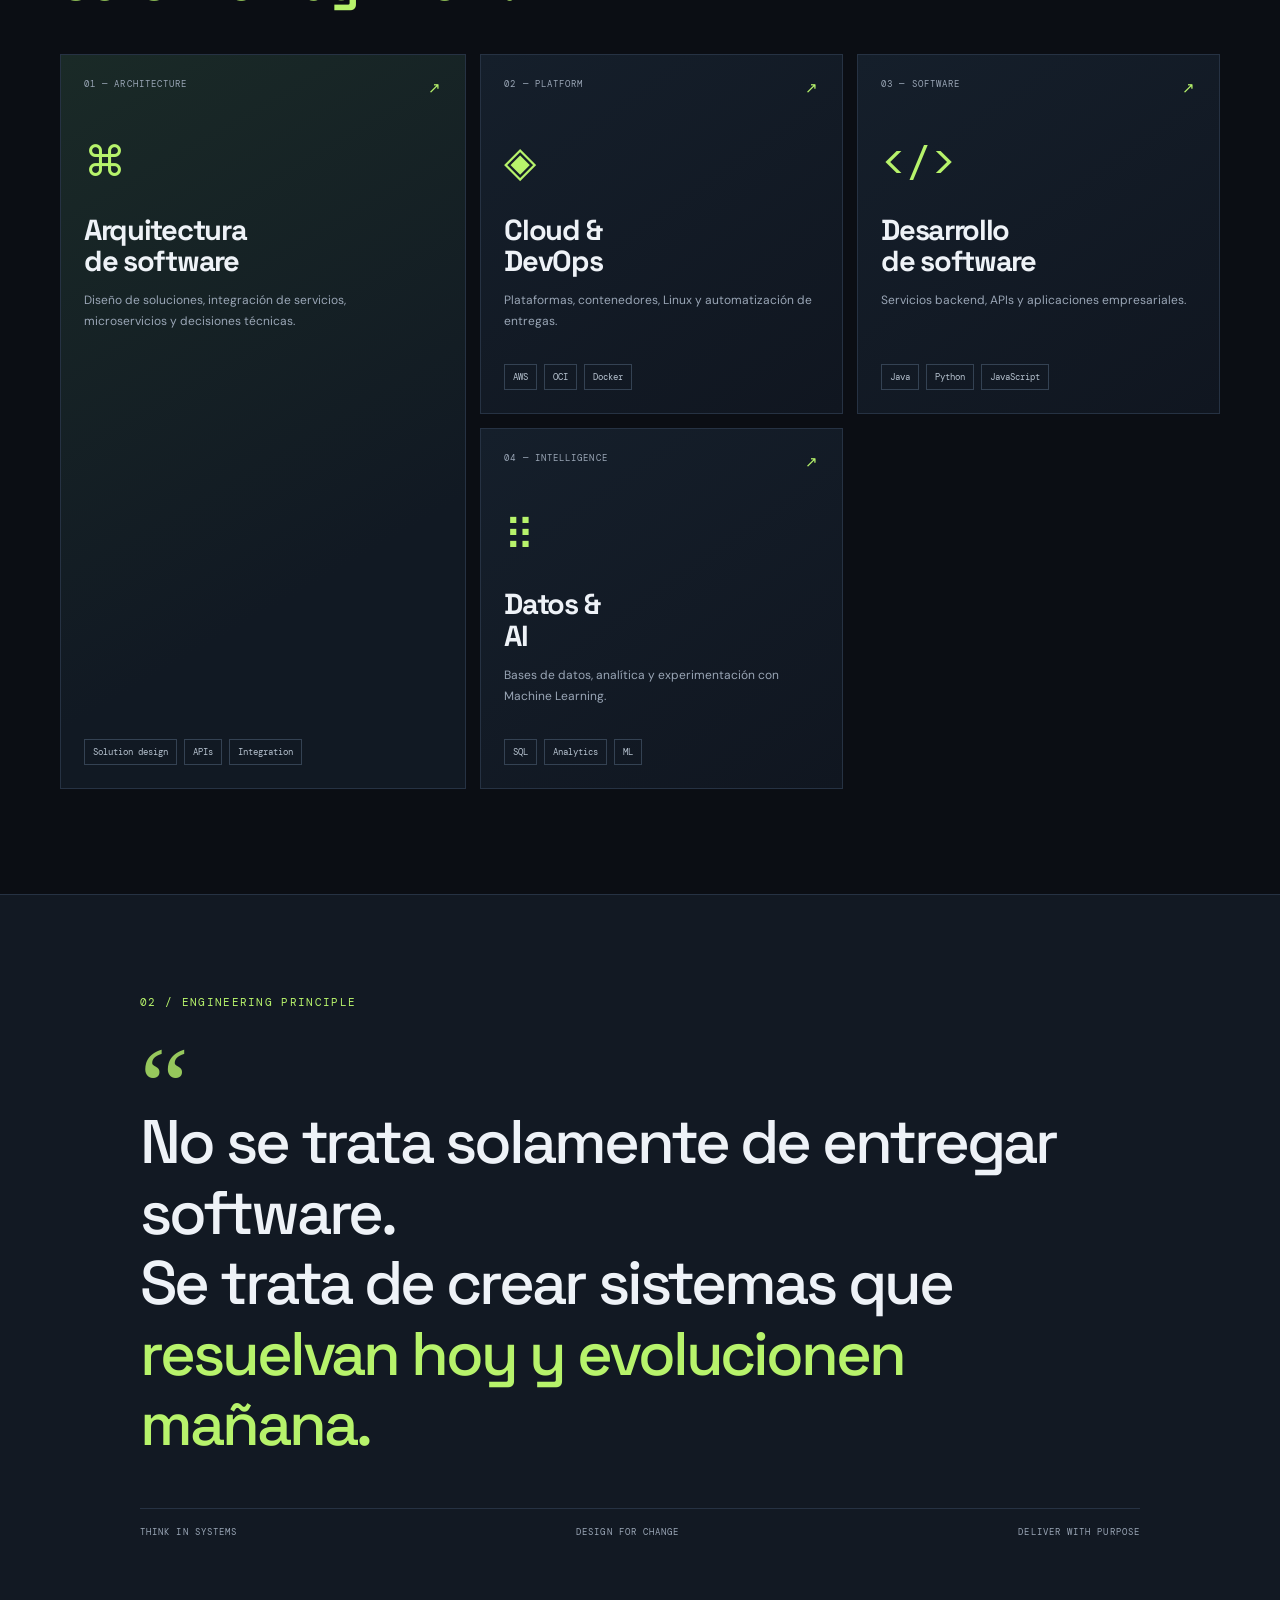
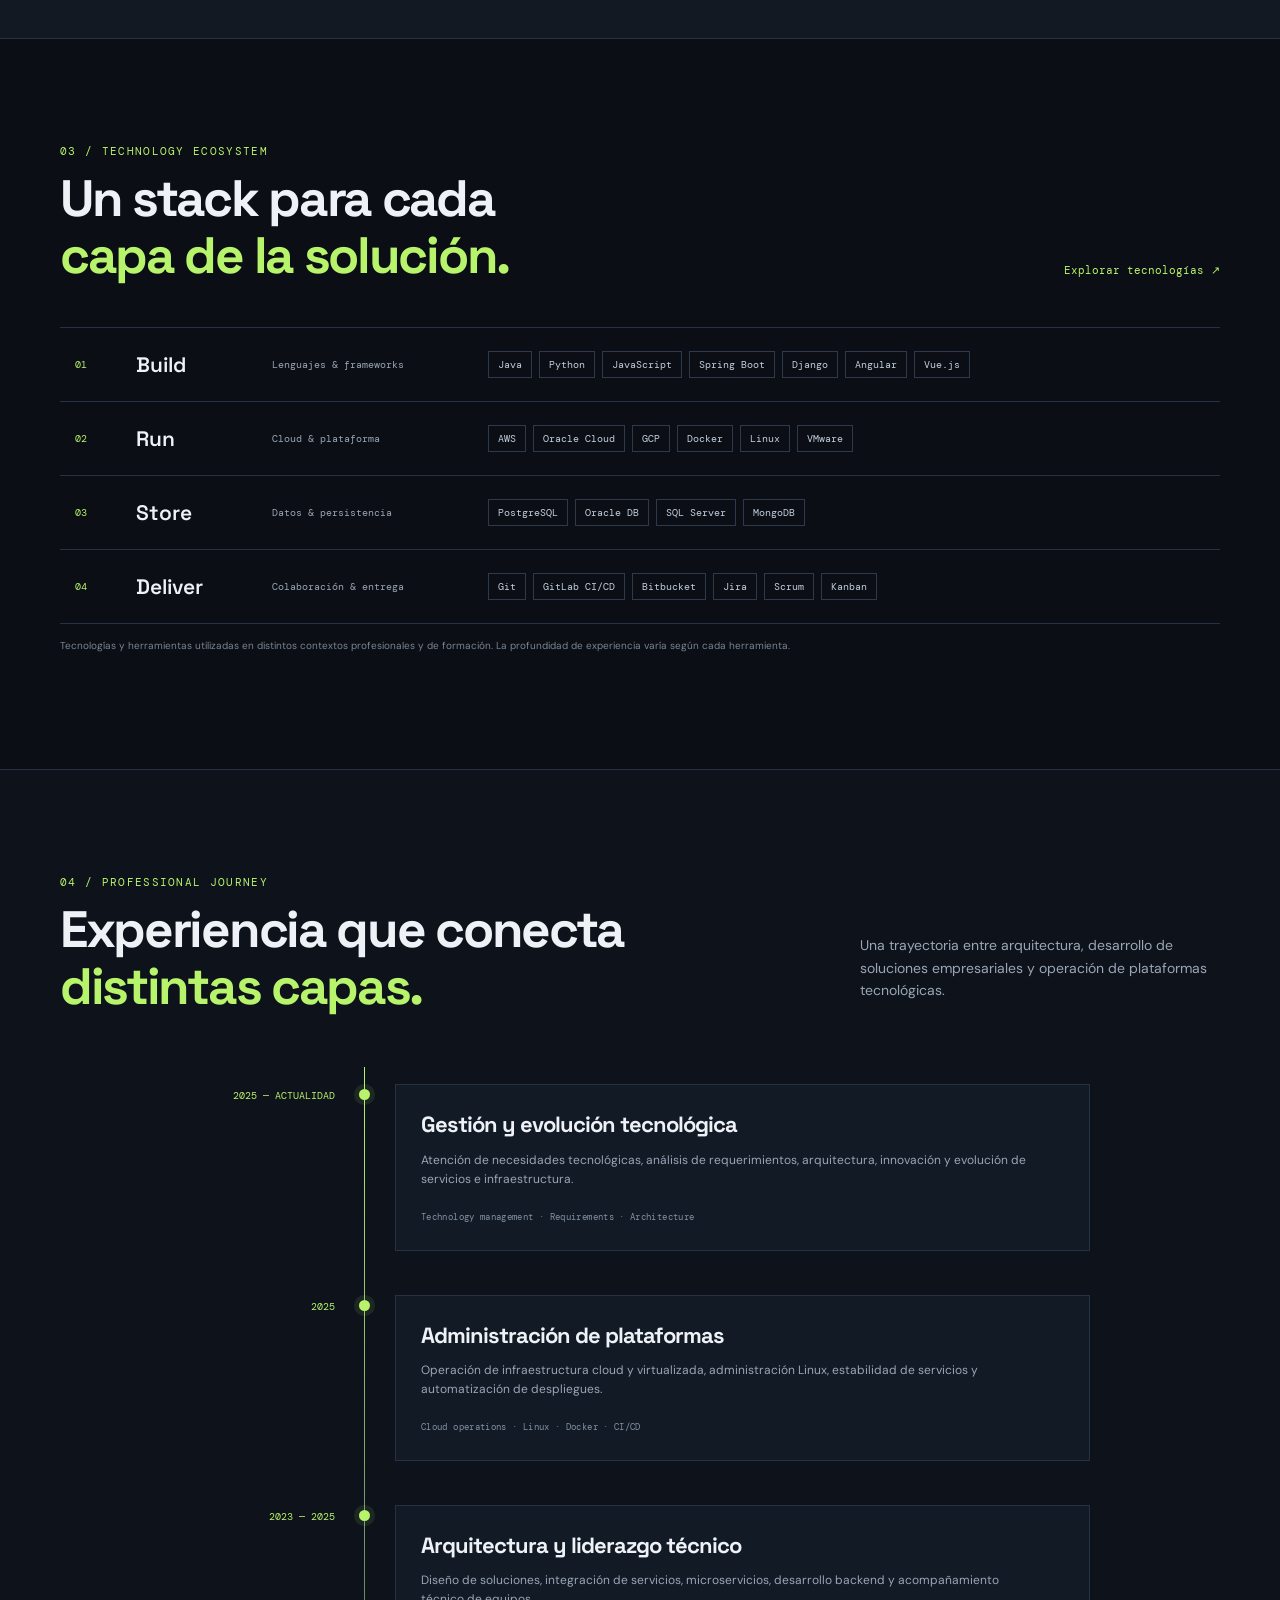
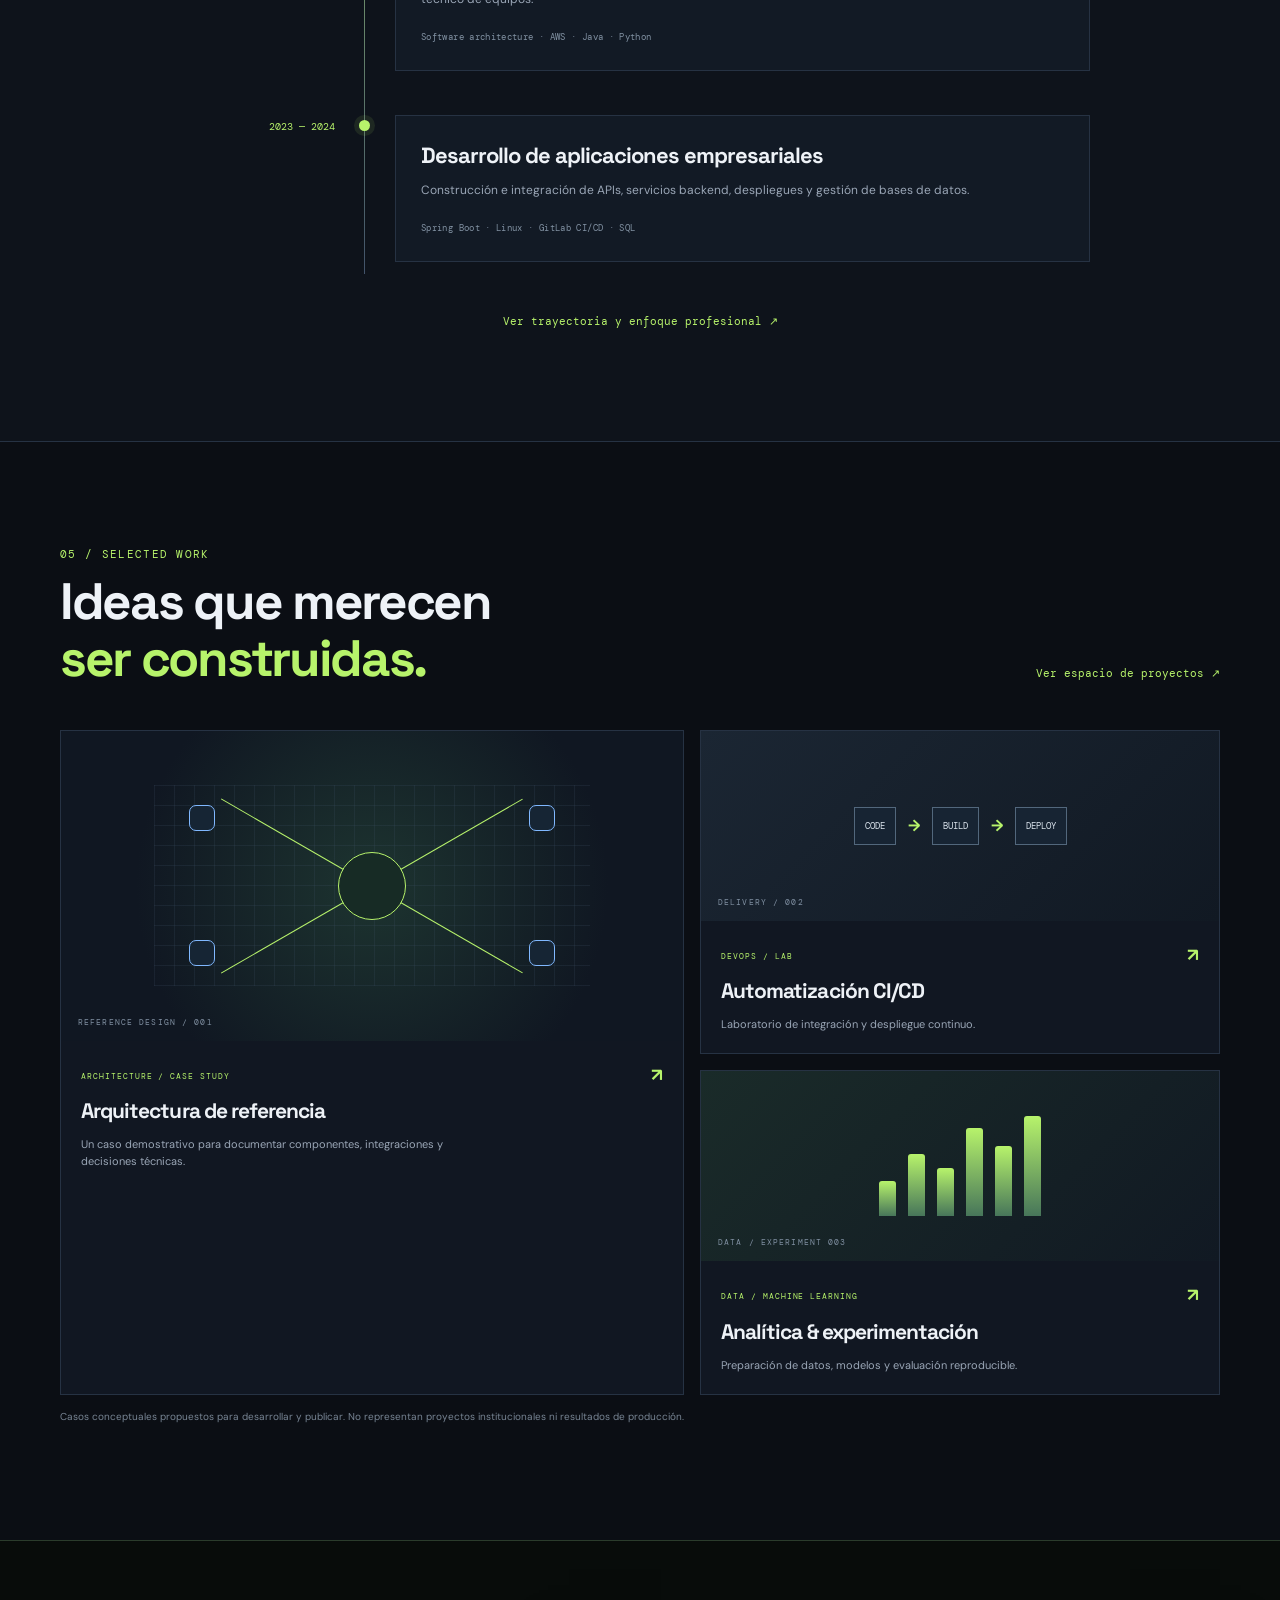
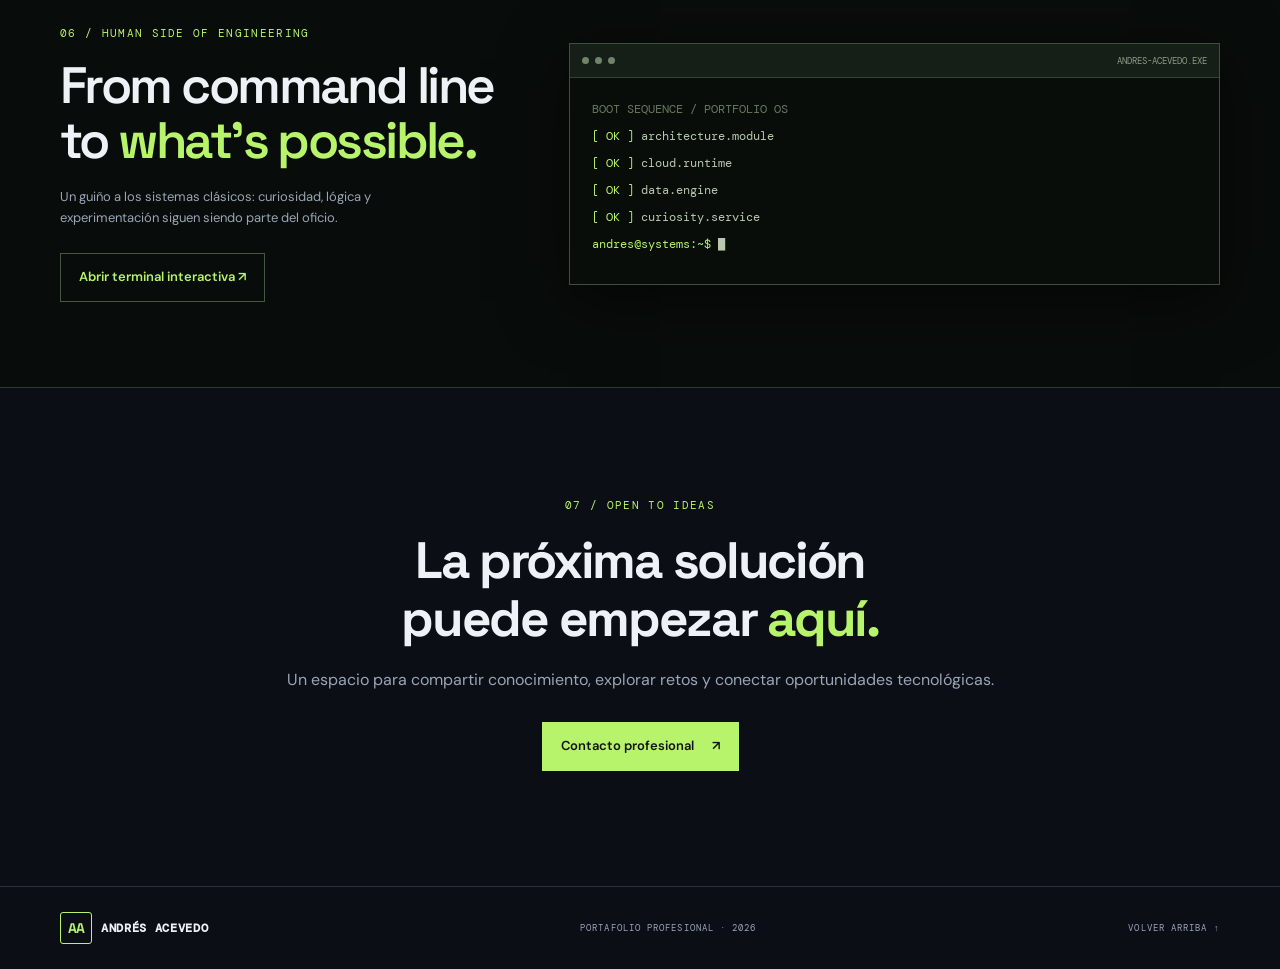
==== commit 4c311c1f: "nueva actualizacion en vivo" ====
--- a/index.html
+++ b/index.html
@@ -8,6 +8,7 @@
   <link rel="icon" href="assets/favicon.svg" type="image/svg+xml">
   <link rel="stylesheet" href="assets/css/styles.css">
   <script defer src="assets/js/main.js"></script>
+  <script defer src="assets/js/core/live-refresh.js"></script>
   <script defer src="assets/js/services/frankfurter.js"></script>
   <script defer src="assets/js/services/hackernews.js"></script>
   <script defer src="assets/js/services/spaceflight.js"></script>
@@ -78,7 +79,7 @@
     </div>
     <div class="market-panel" data-market-widget>
       <div class="market-panel-head">
-        <div><span class="market-live-dot"></span><span class="market-label">EXCHANGE RATE MONITOR</span></div>
+        <div><span class="market-live-dot"></span><span class="market-label">EXCHANGE RATE MONITOR</span><span class="live-mode" data-refresh-countdown="Frankfurter">PRÓXIMA EN --:--</span></div>
         <button class="market-refresh" type="button" data-market-refresh><span aria-hidden="true">↻</span> Actualizar</button>
       </div>
       <div class="market-rates">
@@ -104,7 +105,7 @@
     </div>
     <div class="news-panel" data-hn-widget>
       <div class="news-panel-head">
-        <div><span class="market-live-dot"></span><span class="market-label">COMMUNITY SIGNAL / TOP STORIES</span></div>
+        <div><span class="market-live-dot"></span><span class="market-label">COMMUNITY SIGNAL / TOP STORIES</span><span class="live-mode" data-refresh-countdown="Hacker News">PRÓXIMA EN --:--</span></div>
         <button class="market-refresh" type="button" data-hn-refresh><span aria-hidden="true">↻</span> Actualizar</button>
       </div>
       <div class="news-grid" data-hn-list aria-live="polite">
@@ -121,7 +122,7 @@
     </div>
     <div class="space-panel" data-spaceflight-widget>
       <div class="space-panel-head">
-        <div><span class="market-live-dot"></span><span class="market-label">SPACE & SCIENCE / LATEST ARTICLES</span></div>
+        <div><span class="market-live-dot"></span><span class="market-label">SPACE & SCIENCE / LATEST ARTICLES</span><span class="live-mode" data-refresh-countdown="Spaceflight News">PRÓXIMA EN --:--</span></div>
         <button class="market-refresh" type="button" data-spaceflight-refresh><span aria-hidden="true">↻</span> Actualizar</button>
       </div>
       <div class="space-grid" data-spaceflight-list aria-live="polite">
@@ -139,7 +140,7 @@
     </div>
     <div class="commons-panel" data-wikimedia-widget>
       <div class="commons-panel-head">
-        <div><span class="market-live-dot"></span><span class="market-label">OPEN KNOWLEDGE / FREE MEDIA</span></div>
+        <div><span class="market-live-dot"></span><span class="market-label">OPEN KNOWLEDGE / FREE MEDIA</span><span class="live-mode" data-refresh-countdown="Wikimedia Commons">PRÓXIMA EN --:--</span></div>
         <button class="market-refresh" type="button" data-wikimedia-refresh><span aria-hidden="true">↻</span> Actualizar</button>
       </div>
       <div class="commons-grid" data-wikimedia-list aria-live="polite">
--- a/assets/css/styles.css
+++ b/assets/css/styles.css
@@ -129,6 +129,8 @@
 .market-panel-head>div{display:flex;align-items:center;gap:9px}
 .market-live-dot{width:7px;height:7px;border-radius:50%;background:var(--accent);box-shadow:0 0 12px #b7f36b;animation:marketPulse 1.8s ease-in-out infinite}
 .market-label{font:10px var(--mono);letter-spacing:.13em;color:var(--muted)}
+.live-mode{display:inline-flex;align-items:center;border:1px solid #43583d;border-radius:2px;padding:4px 6px;color:var(--accent);font:8px var(--mono);letter-spacing:.08em;white-space:nowrap;opacity:.9}
+.market-panel-head>div,.news-panel-head>div,.space-panel-head>div,.commons-panel-head>div{flex-wrap:wrap}
 .market-refresh{border:1px solid var(--line);background:transparent;color:var(--text);padding:8px 12px;font:10px var(--mono);cursor:pointer;transition:.2s}
 .market-refresh:hover{border-color:var(--accent);color:var(--accent)}
 .market-refresh:disabled{opacity:.5;cursor:wait}
@@ -300,3 +302,7 @@
 .hero-v2 .hero-actions{margin-top:23px}
 @media(max-width:760px){.brand{font-size:11px}.identity-education{grid-template-columns:1fr;max-width:100%;margin-top:20px}.hero-v2 .hero-actions{margin-bottom:35px}}
 @media(max-width:430px){.brand{font-size:10px;gap:7px}.brand-mark{width:30px;height:30px;font-size:13px}.brand-name{letter-spacing:.025em}}
+
+/* Cuenta regresiva de actualización por fuente */
+.live-mode{font-variant-numeric:tabular-nums;min-width:max-content;transition:color .2s,border-color .2s}
+.live-mode.is-refreshing{color:var(--text);border-color:var(--accent);opacity:1}
